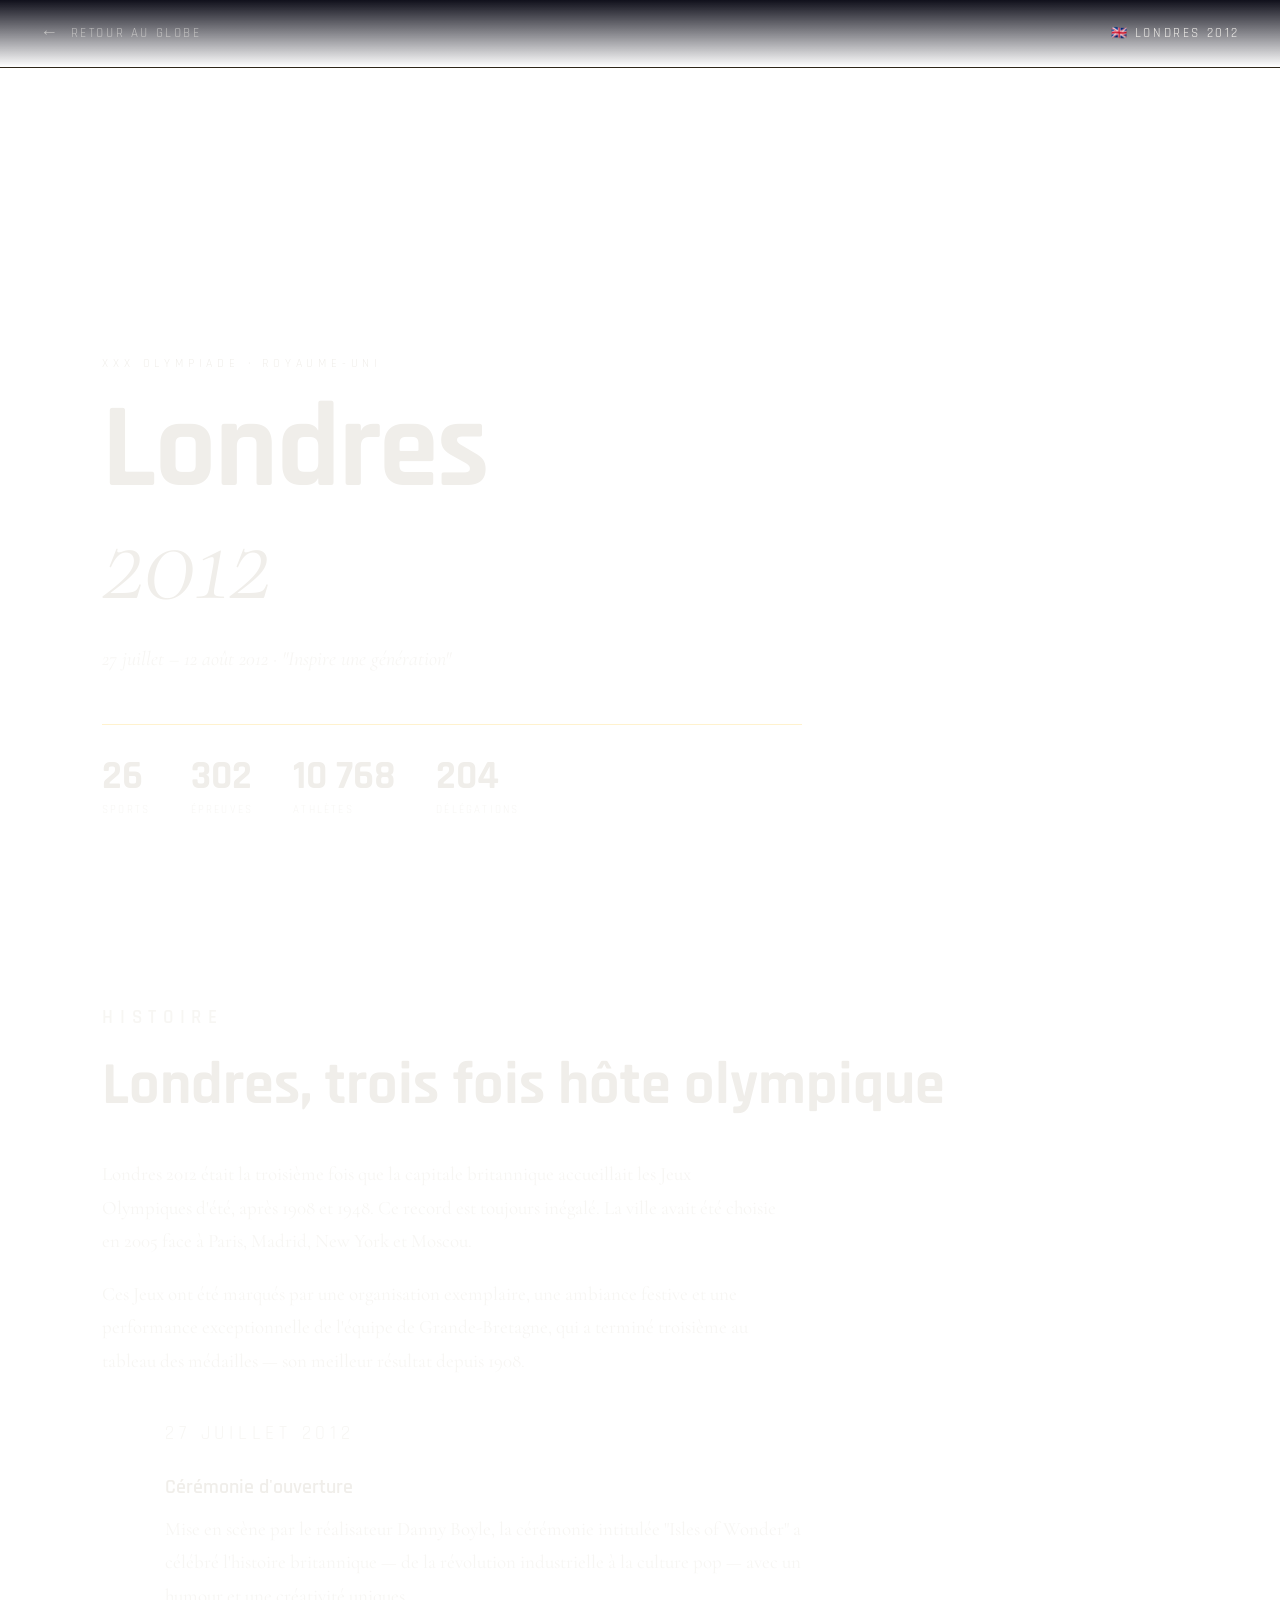
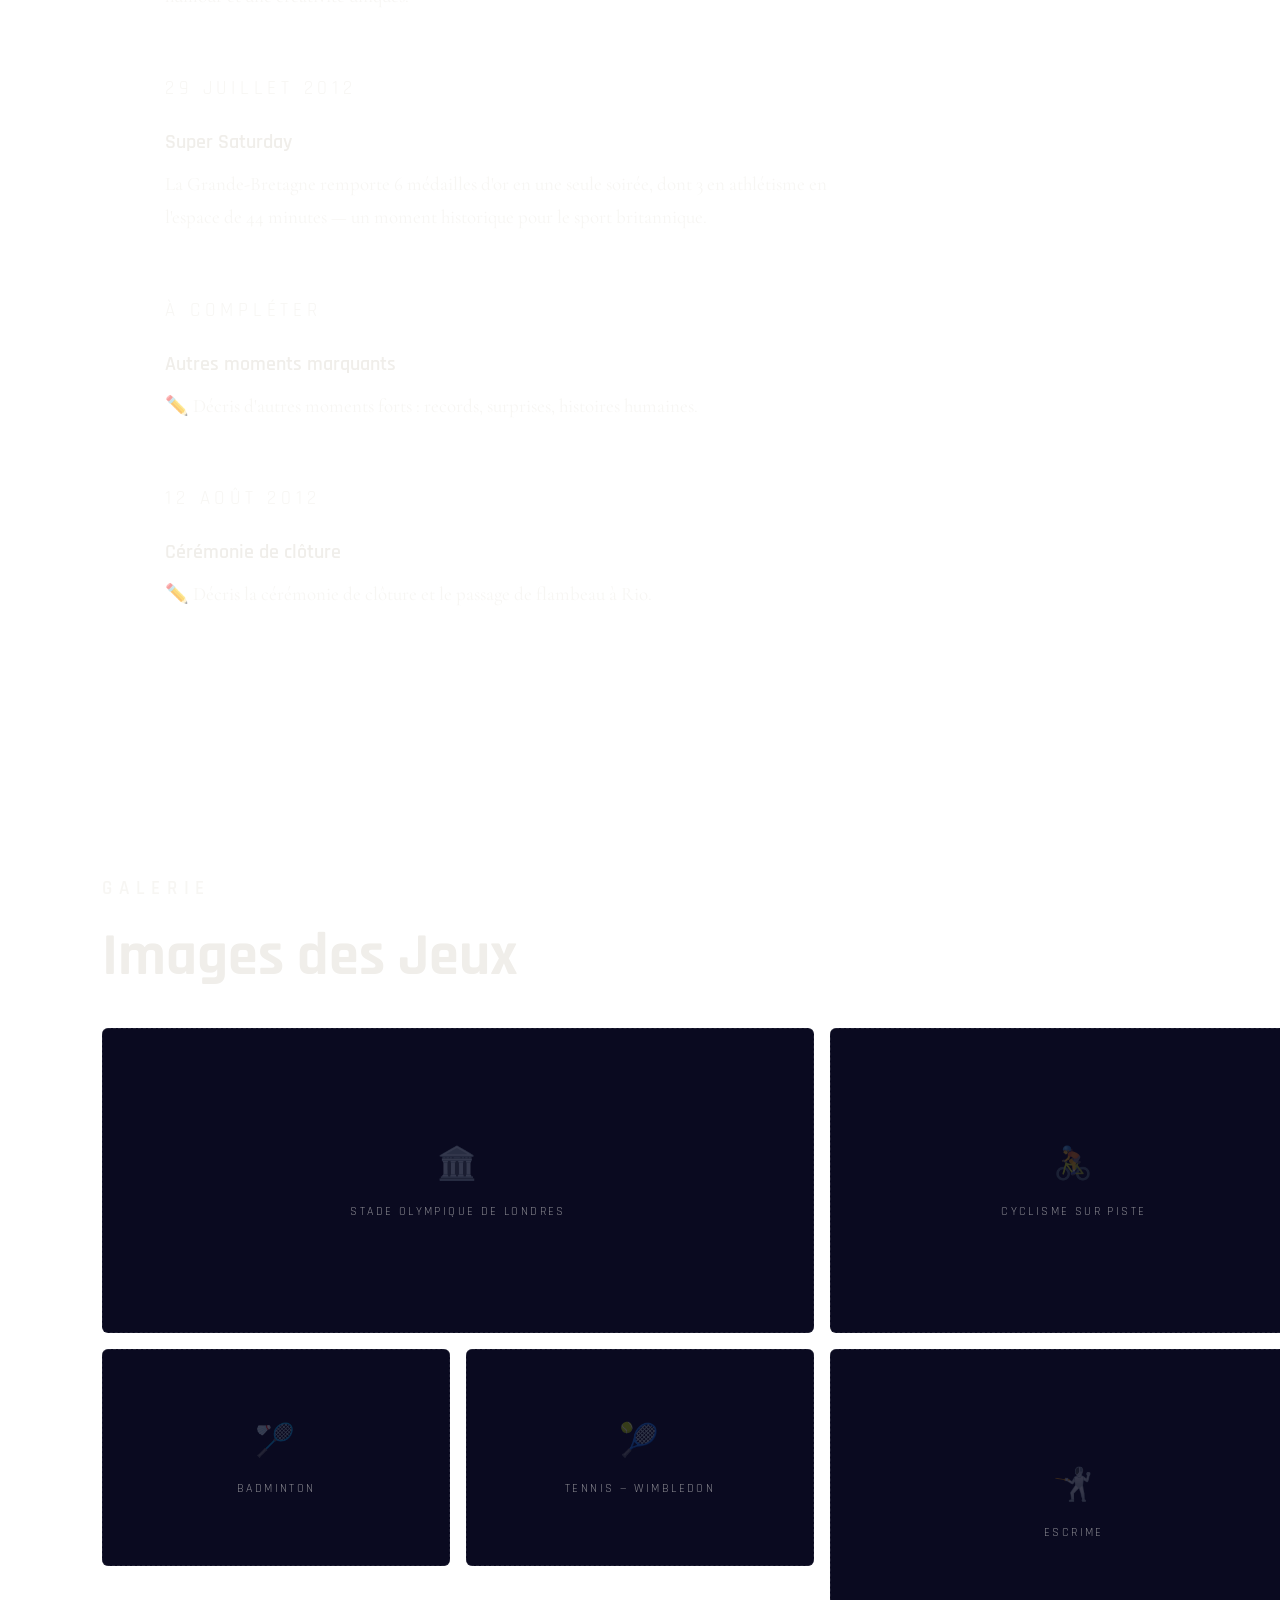
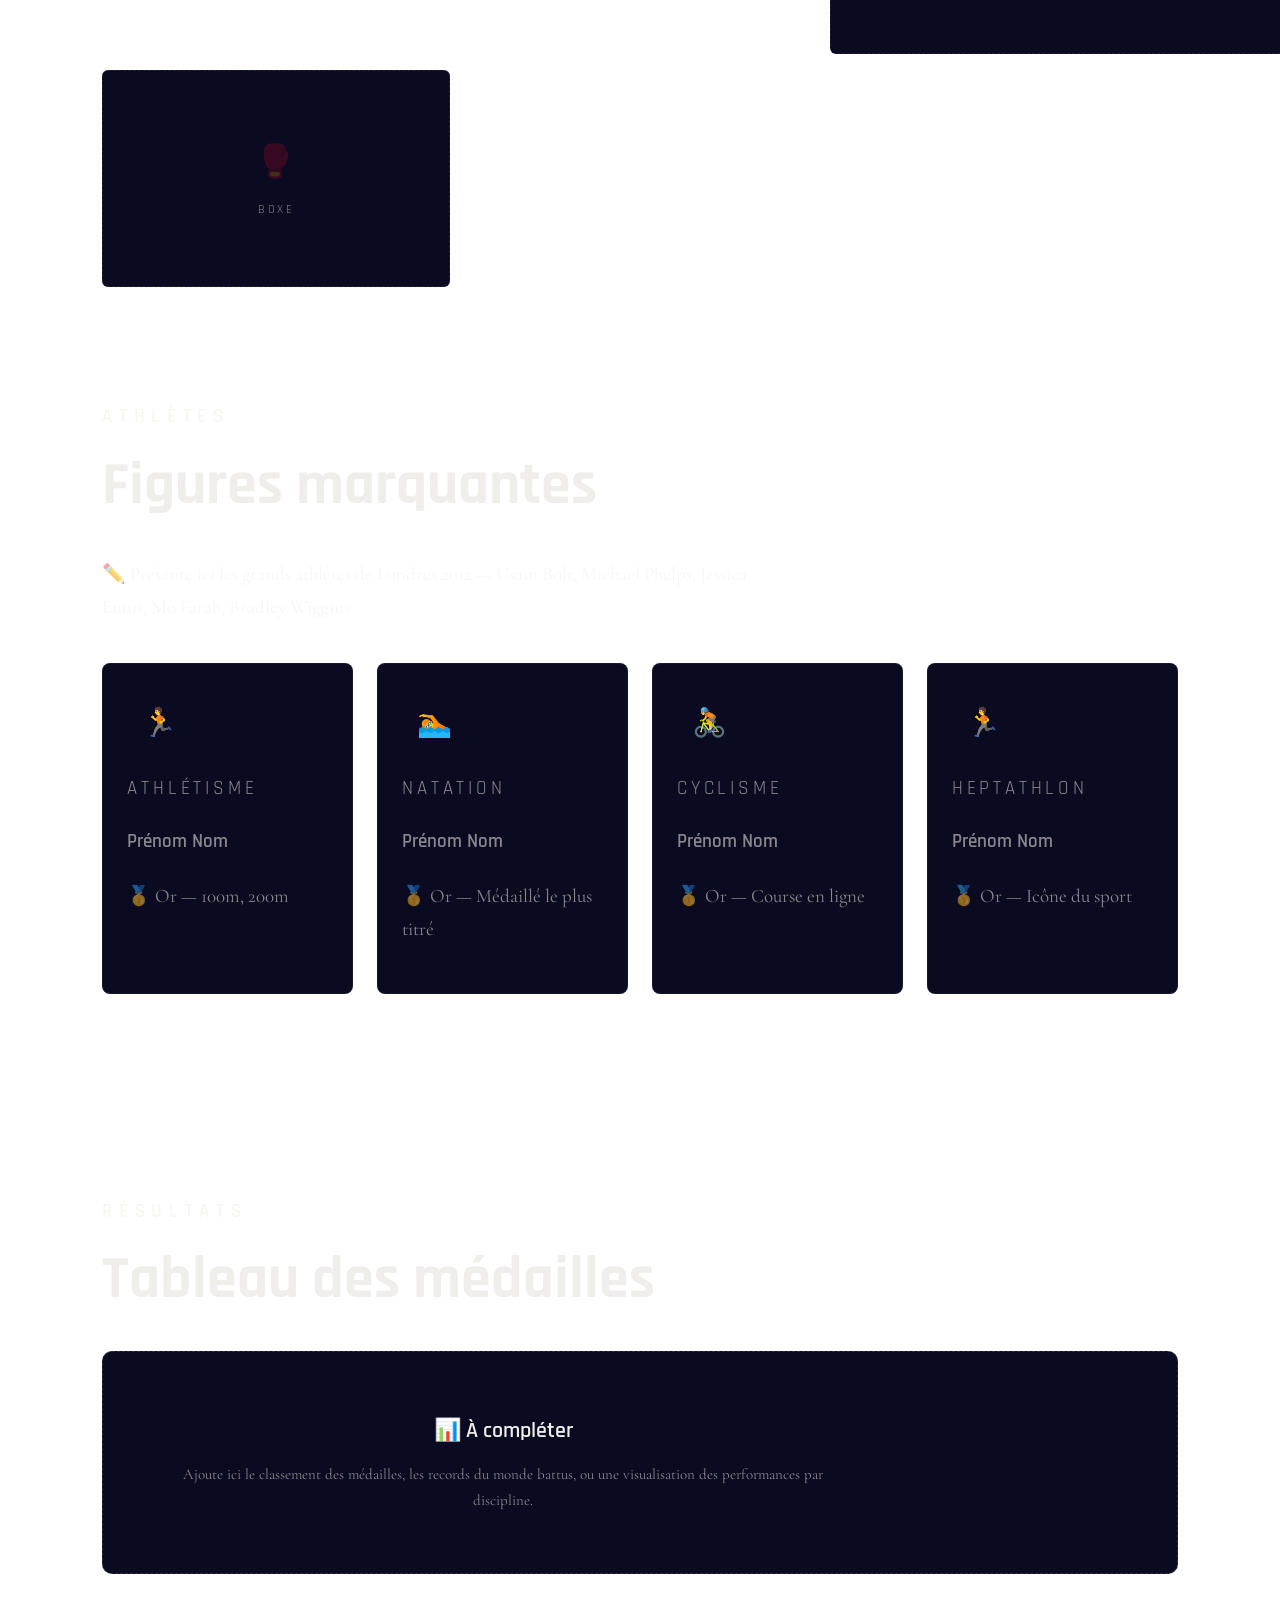
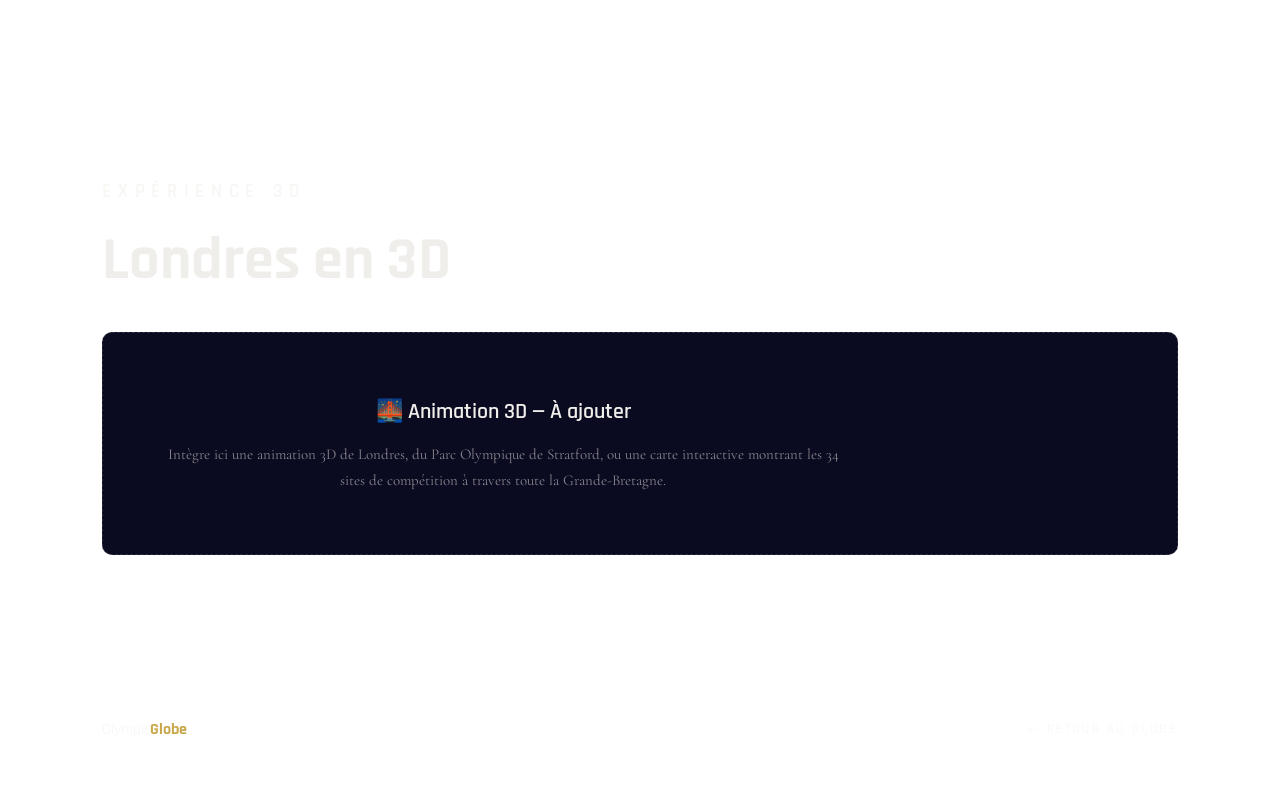
==== pages/london-2012.html @ 2f96860a "Add files via upload" ====
<!DOCTYPE html>
<html lang="fr">
<head>
  <meta charset="UTF-8" />
  <meta name="viewport" content="width=device-width, initial-scale=1.0" />
  <title>Londres 2012 — Jeux Olympiques</title>
  <link rel="preconnect" href="https://fonts.googleapis.com" />
  <link href="https://fonts.googleapis.com/css2?family=Rajdhani:wght@300;400;600;700&family=Cormorant+Garamond:ital,wght@0,300;0,400;1,300&display=swap" rel="stylesheet" />
  <link rel="stylesheet" href="../css/london-2012.css" />
</head>
<body>

  <!-- ══ Navigation ══ -->
  <nav class="page-nav">
    <a href="../index.html" class="back-btn">Retour au globe</a>
    <span class="nav-edition">🇬🇧 Londres 2012</span>
  </nav>

  <!-- ══ Section Héro ══ -->
  <section class="hero">
    <div class="hero-bg"></div>
    <div class="hero-content">
      <p class="hero-eyebrow fade-in">XXX Olympiade · Royaume-Uni</p>
      <h1 class="fade-in fade-in-delay-1">
        Londres<br /><em>2012</em>
      </h1>
      <p class="hero-subtitle fade-in fade-in-delay-2">
        27 juillet – 12 août 2012 · "Inspire une génération"
      </p>

      <div class="hero-stats fade-in fade-in-delay-3">
        <div class="stat-item">
          <span class="stat-number">26</span>
          <span class="stat-label">Sports</span>
        </div>
        <div class="stat-item">
          <span class="stat-number">302</span>
          <span class="stat-label">Épreuves</span>
        </div>
        <div class="stat-item">
          <span class="stat-number">10 768</span>
          <span class="stat-label">Athlètes</span>
        </div>
        <div class="stat-item">
          <span class="stat-number">204</span>
          <span class="stat-label">Délégations</span>
        </div>
      </div>
    </div>
  </section>

  <!-- ══ Section Histoire ══ -->
  <section class="section" id="histoire">
    <p class="section-label">Histoire</p>
    <h2>Londres, trois fois hôte olympique</h2>

    <p>
      Londres 2012 était la troisième fois que la capitale britannique accueillait 
      les Jeux Olympiques d'été, après 1908 et 1948. Ce record est toujours inégalé. 
      La ville avait été choisie en 2005 face à Paris, Madrid, New York et Moscou.
    </p>

    <p>
      Ces Jeux ont été marqués par une organisation exemplaire, une ambiance festive 
      et une performance exceptionnelle de l'équipe de Grande-Bretagne, qui a terminé 
      troisième au tableau des médailles — son meilleur résultat depuis 1908.
    </p>

    <div class="timeline">
      <div class="timeline-item">
        <p class="timeline-date">27 Juillet 2012</p>
        <h3 class="timeline-title">Cérémonie d'ouverture</h3>
        <p class="timeline-desc">
          Mise en scène par le réalisateur Danny Boyle, la cérémonie intitulée 
          "Isles of Wonder" a célébré l'histoire britannique — de la révolution 
          industrielle à la culture pop — avec un humour et une créativité uniques.
        </p>
      </div>
      <div class="timeline-item">
        <p class="timeline-date">29 Juillet 2012</p>
        <h3 class="timeline-title">Super Saturday</h3>
        <p class="timeline-desc">
          La Grande-Bretagne remporte 6 médailles d'or en une seule soirée, dont 
          3 en athlétisme en l'espace de 44 minutes — un moment historique pour 
          le sport britannique.
        </p>
      </div>
      <div class="timeline-item">
        <p class="timeline-date">À compléter</p>
        <h3 class="timeline-title">Autres moments marquants</h3>
        <p class="timeline-desc">
          ✏️ Décris d'autres moments forts : records, surprises, histoires humaines.
        </p>
      </div>
      <div class="timeline-item">
        <p class="timeline-date">12 Août 2012</p>
        <h3 class="timeline-title">Cérémonie de clôture</h3>
        <p class="timeline-desc">
          ✏️ Décris la cérémonie de clôture et le passage de flambeau à Rio.
        </p>
      </div>
    </div>
  </section>

  <!-- ══ Section Galerie ══ -->
  <section class="section" id="galerie">
    <p class="section-label">Galerie</p>
    <h2>Images des Jeux</h2>

    <div class="gallery-grid">
      <div class="span-2">
        <div class="img-placeholder">
          <span class="ph-icon">🏛️</span>
          <span>Stade olympique de Londres</span>
        </div>
      </div>
      <div class="img-placeholder">
        <span class="ph-icon">🚴</span>
        <span>Cyclisme sur piste</span>
      </div>
      <div class="img-placeholder">
        <span class="ph-icon">🏸</span>
        <span>Badminton</span>
      </div>
      <div class="img-placeholder">
        <span class="ph-icon">🎾</span>
        <span>Tennis — Wimbledon</span>
      </div>
      <div class="img-placeholder">
        <span class="ph-icon">🤺</span>
        <span>Escrime</span>
      </div>
      <div class="img-placeholder">
        <span class="ph-icon">🥊</span>
        <span>Boxe</span>
      </div>
    </div>
  </section>

  <!-- ══ Section Athlètes ══ -->
  <section class="section" id="athletes">
    <p class="section-label">Athlètes</p>
    <h2>Figures marquantes</h2>

    <p>
      ✏️ Présente ici les grands athlètes de Londres 2012 — Usain Bolt, 
      Michael Phelps, Jessica Ennis, Mo Farah, Bradley Wiggins...
    </p>

    <div class="athletes-grid">
      <div class="athlete-card">
        <div class="athlete-avatar">🏃</div>
        <p class="athlete-sport">Athlétisme</p>
        <p class="athlete-name">Prénom Nom</p>
        <p class="athlete-medal">🥇 Or — 100m, 200m</p>
      </div>
      <div class="athlete-card">
        <div class="athlete-avatar">🏊</div>
        <p class="athlete-sport">Natation</p>
        <p class="athlete-name">Prénom Nom</p>
        <p class="athlete-medal">🥇 Or — Médaillé le plus titré</p>
      </div>
      <div class="athlete-card">
        <div class="athlete-avatar">🚴</div>
        <p class="athlete-sport">Cyclisme</p>
        <p class="athlete-name">Prénom Nom</p>
        <p class="athlete-medal">🥇 Or — Course en ligne</p>
      </div>
      <div class="athlete-card">
        <div class="athlete-avatar">🏃</div>
        <p class="athlete-sport">Heptathlon</p>
        <p class="athlete-name">Prénom Nom</p>
        <p class="athlete-medal">🥇 Or — Icône du sport</p>
      </div>
    </div>
  </section>

  <!-- ══ Section Résultats ══ -->
  <section class="section" id="resultats">
    <p class="section-label">Résultats</p>
    <h2>Tableau des médailles</h2>
    <div class="todo-placeholder">
      <p class="ph-title">📊 À compléter</p>
      <p>Ajoute ici le classement des médailles, les records du monde battus, ou une visualisation des performances par discipline.</p>
    </div>
  </section>

  <!-- ══ Section Animation 3D future ══ -->
  <section class="section" id="animation-3d">
    <p class="section-label">Expérience 3D</p>
    <h2>Londres en 3D</h2>
    <div class="todo-placeholder">
      <p class="ph-title">🌉 Animation 3D — À ajouter</p>
      <p>Intègre ici une animation 3D de Londres, du Parc Olympique de Stratford, ou une carte interactive montrant les 34 sites de compétition à travers toute la Grande-Bretagne.</p>
    </div>
  </section>

  <!-- ══ Footer ══ -->
  <footer class="page-footer">
    <p class="footer-brand">Olympic<strong>Globe</strong></p>
    <a href="../index.html" class="footer-back">← Retour au globe</a>
  </footer>

</body>
</html>
---- css/london-2012.css ----
/* ════════════════════════════════════════════════════════════
   css/page.css  —  Styles partagés pour toutes les pages ville
   
   Ce fichier est utilisé par :
     - pages/paris-2024.html
     - pages/tokyo-2020.html
     - pages/rio-2016.html
     - pages/london-2012.html
   
   Tu peux personnaliser l'apparence de chaque page en 
   modifiant les variables CSS --city-color et --city-accent
   dans la balise <style> de chaque page.
   ════════════════════════════════════════════════════════════ */

/* ── Variables par défaut (peuvent être remplacées par page) ── */
:root {
  --city-color:  #ffbe0b   /* couleur principale de la ville */
  --city-accent: #c8102e   /* couleur d'accent */
  --bg-dark:     #03030f;
  --bg-mid:      #0a0a20;
  --text:        #f0eeea;
  --text-dim:    rgba(240, 238, 234, 0.55);
  --gold:        #c9a84c;

  --font-title: 'Rajdhani', sans-serif;
  --font-body:  'Cormorant Garamond', serif;
}

/* ── Reset & base ───────────────────────────────────────────── */
*, *::before, *::after { box-sizing: border-box; margin: 0; padding: 0; }

html { scroll-behavior: smooth; }

body {
  background: var(--bg-dark);
  color: var(--text);
  font-family: var(--font-body);
  font-size: 18px;
  line-height: 1.7;
  overflow-x: hidden;
}

img {
  width: 100%;
  display: block;
  border-radius: 6px;
}

/* ── Barre de navigation (retour au globe) ──────────────────── */
.page-nav {
  position: fixed;
  top: 0; left: 0; right: 0;
  z-index: 100;
  padding: 18px 40px;
  display: flex;
  justify-content: space-between;
  align-items: center;
  background: linear-gradient(to bottom, rgba(3,3,15,0.95), transparent);
  backdrop-filter: blur(8px);
}

.back-btn {
  display: flex;
  align-items: center;
  gap: 10px;
  text-decoration: none;
  color: var(--text-dim);
  font-family: var(--font-title);
  font-size: 13px;
  letter-spacing: 0.2em;
  text-transform: uppercase;
  transition: color 0.25s;
}

.back-btn:hover { color: var(--city-color); }

.back-btn::before {
  content: '←';
  font-size: 18px;
  transition: transform 0.25s;
}

.back-btn:hover::before { transform: translateX(-4px); }

.nav-edition {
  font-family: var(--font-title);
  font-size: 13px;
  letter-spacing: 0.2em;
  text-transform: uppercase;
  color: var(--city-color);
}

/* ── Section Héro ───────────────────────────────────────────── */
.hero {
  position: relative;
  min-height: 100vh;
  display: flex;
  flex-direction: column;
  justify-content: flex-end;
  padding: 0 8% 80px;
  overflow: hidden;
}

/* Fond dégradé coloré de la ville (personnaliser dans chaque page) */
.hero-bg {
  position: absolute;
  inset: 0;
  background:
    radial-gradient(ellipse 80% 60% at 70% 40%, color-mix(in srgb, var(--city-color) 25%, transparent), transparent 70%),
    linear-gradient(to bottom, var(--bg-dark) 0%, #050518 100%);
}

/* Image de fond (si fournie) */
.hero-bg-img {
  position: absolute;
  inset: 0;
  background-size: cover;
  background-position: center;
  opacity: 0.18;
  filter: saturate(0.6);
}

.hero-content { position: relative; z-index: 1; max-width: 700px; }

.hero-eyebrow {
  font-family: var(--font-title);
  font-size: 12px;
  letter-spacing: 0.4em;
  text-transform: uppercase;
  color: var(--city-color);
  margin-bottom: 20px;
}

.hero h1 {
  font-family: var(--font-title);
  font-size: clamp(56px, 10vw, 120px);
  font-weight: 700;
  line-height: 0.92;
  letter-spacing: -0.01em;
  color: var(--text);
}

.hero h1 em {
  font-family: var(--font-body);
  font-style: italic;
  font-weight: 300;
  color: var(--city-color);
}

.hero-subtitle {
  margin-top: 24px;
  font-size: 20px;
  font-style: italic;
  color: var(--text-dim);
}

/* Bande de statistiques rapides sous le titre */
.hero-stats {
  display: flex;
  gap: 40px;
  margin-top: 48px;
  padding-top: 32px;
  border-top: 1px solid rgba(255,255,255,0.1);
  flex-wrap: wrap;
}

.stat-item {
  display: flex;
  flex-direction: column;
  gap: 4px;
}

.stat-number {
  font-family: var(--font-title);
  font-size: 36px;
  font-weight: 700;
  color: var(--city-color);
  line-height: 1;
}

.stat-label {
  font-family: var(--font-title);
  font-size: 11px;
  letter-spacing: 0.2em;
  text-transform: uppercase;
  color: var(--text-dim);
}

/* ── Sections principales ───────────────────────────────────── */
.section {
  padding: 100px 8%;
  border-top: 1px solid rgba(255,255,255,0.06);
}

.section-label {
  font-family: var(--font-title);
  font-size: 11px;
  letter-spacing: 0.4em;
  text-transform: uppercase;
  color: var(--city-color);
  margin-bottom: 24px;
}

.section h2 {
  font-family: var(--font-title);
  font-size: clamp(32px, 5vw, 60px);
  font-weight: 700;
  line-height: 1.05;
  color: var(--text);
  margin-bottom: 40px;
}

.section p {
  max-width: 680px;
  color: var(--text-dim);
  font-size: 19px;
  line-height: 1.75;
  margin-bottom: 20px;
}

/* ── Grille de galerie photo ────────────────────────────────── */
.gallery-grid {
  display: grid;
  grid-template-columns: repeat(3, 1fr);
  gap: 16px;
  margin-top: 40px;
}

.gallery-grid .span-2 {
  grid-column: span 2;
}

/* Placeholder image (à remplacer par de vraies images) */
.img-placeholder {
  background: var(--bg-mid);
  border: 1px dashed rgba(255,255,255,0.1);
  border-radius: 6px;
  aspect-ratio: 16/10;
  display: flex;
  align-items: center;
  justify-content: center;
  flex-direction: column;
  gap: 10px;
  color: var(--text-dim);
  font-family: var(--font-title);
  font-size: 12px;
  letter-spacing: 0.2em;
  text-transform: uppercase;
}

.img-placeholder .ph-icon { font-size: 32px; opacity: 0.4; }

.gallery-grid .span-2 .img-placeholder { aspect-ratio: 21/9; }

/* ── Grille athlètes ────────────────────────────────────────── */
.athletes-grid {
  display: grid;
  grid-template-columns: repeat(auto-fill, minmax(220px, 1fr));
  gap: 24px;
  margin-top: 40px;
}

.athlete-card {
  background: var(--bg-mid);
  border: 1px solid rgba(255,255,255,0.06);
  border-radius: 8px;
  padding: 28px 24px;
  transition: border-color 0.25s, transform 0.25s;
}

.athlete-card:hover {
  border-color: var(--city-color);
  transform: translateY(-4px);
}

.athlete-avatar {
  width: 64px;
  height: 64px;
  border-radius: 50%;
  background: linear-gradient(135deg, var(--city-color), var(--bg-mid));
  margin-bottom: 16px;
  display: flex;
  align-items: center;
  justify-content: center;
  font-size: 28px;
}

.athlete-name {
  font-family: var(--font-title);
  font-size: 17px;
  font-weight: 600;
  color: var(--text);
  margin-bottom: 4px;
}

.athlete-sport {
  font-family: var(--font-title);
  font-size: 11px;
  letter-spacing: 0.2em;
  text-transform: uppercase;
  color: var(--city-color);
  margin-bottom: 8px;
}

.athlete-medal {
  font-size: 20px;
}

/* ── Section "À compléter" (placeholder visuel) ─────────────── */
.todo-placeholder {
  background: var(--bg-mid);
  border: 1px dashed rgba(255,255,255,0.15);
  border-radius: 10px;
  padding: 60px;
  text-align: center;
  margin-top: 30px;
  color: var(--text-dim);
}

.todo-placeholder .ph-title {
  font-family: var(--font-title);
  font-size: 22px;
  font-weight: 600;
  margin-bottom: 10px;
  color: var(--text);
}

.todo-placeholder p {
  font-size: 15px;
  color: var(--text-dim);
  margin: 0;
}

/* ── Timeline ────────────────────────────────────────────────── */
.timeline {
  position: relative;
  padding-left: 30px;
  margin-top: 40px;
  border-left: 2px solid rgba(255,255,255,0.1);
}

.timeline-item {
  position: relative;
  padding: 0 0 40px 30px;
}

.timeline-item::before {
  content: '';
  position: absolute;
  left: -7px;
  top: 6px;
  width: 12px;
  height: 12px;
  border-radius: 50%;
  background: var(--city-color);
}

.timeline-date {
  font-family: var(--font-title);
  font-size: 12px;
  letter-spacing: 0.25em;
  text-transform: uppercase;
  color: var(--city-color);
  margin-bottom: 8px;
}

.timeline-title {
  font-family: var(--font-title);
  font-size: 20px;
  font-weight: 600;
  color: var(--text);
  margin-bottom: 8px;
}

.timeline-desc {
  font-size: 16px;
  color: var(--text-dim);
  line-height: 1.6;
  margin: 0;
}

/* ── Footer ──────────────────────────────────────────────────── */
.page-footer {
  padding: 60px 8%;
  border-top: 1px solid rgba(255,255,255,0.06);
  display: flex;
  justify-content: space-between;
  align-items: center;
  flex-wrap: wrap;
  gap: 20px;
}

.footer-brand {
  font-family: var(--font-title);
  font-size: 16px;
  color: var(--text-dim);
}

.footer-brand strong { color: var(--gold); }

.footer-back {
  font-family: var(--font-title);
  font-size: 13px;
  letter-spacing: 0.2em;
  text-transform: uppercase;
  color: var(--text-dim);
  text-decoration: none;
  transition: color 0.25s;
}

.footer-back:hover { color: var(--city-color); }

/* ── Animations d'entrée ─────────────────────────────────────── */
@keyframes fadeInUp {
  from { opacity: 0; transform: translateY(30px); }
  to   { opacity: 1; transform: translateY(0);    }
}

.fade-in {
  opacity: 0;
  animation: fadeInUp 0.8s ease forwards;
}

.fade-in-delay-1 { animation-delay: 0.1s; }
.fade-in-delay-2 { animation-delay: 0.25s; }
.fade-in-delay-3 { animation-delay: 0.4s; }
.fade-in-delay-4 { animation-delay: 0.6s; }

/* ── Responsive ──────────────────────────────────────────────── */
@media (max-width: 768px) {
  .page-nav  { padding: 16px 20px; }
  .hero      { padding: 0 6% 60px; }
  .section   { padding: 70px 6%; }
  .gallery-grid { grid-template-columns: 1fr 1fr; }
  .gallery-grid .span-2 { grid-column: span 2; }
  .hero-stats { gap: 24px; }
  .page-footer { flex-direction: column; text-align: center; }
}

@media (max-width: 480px) {
  .gallery-grid { grid-template-columns: 1fr; }
  .gallery-grid .span-2 { grid-column: span 1; }
}

/* Londres 2012 — Classicisme britannique */
.page-nav { border-bottom: 1px solid rgba(255,190,11,0.12); }
.timeline { border-left-width: 3px; }
.section-label { font-size: 13px; font-weight: 600; letter-spacing: 0.35em; }
.stat-number { font-size: 40px; }
.hero-stats { border-top-color: rgba(255,190,11,0.2); }
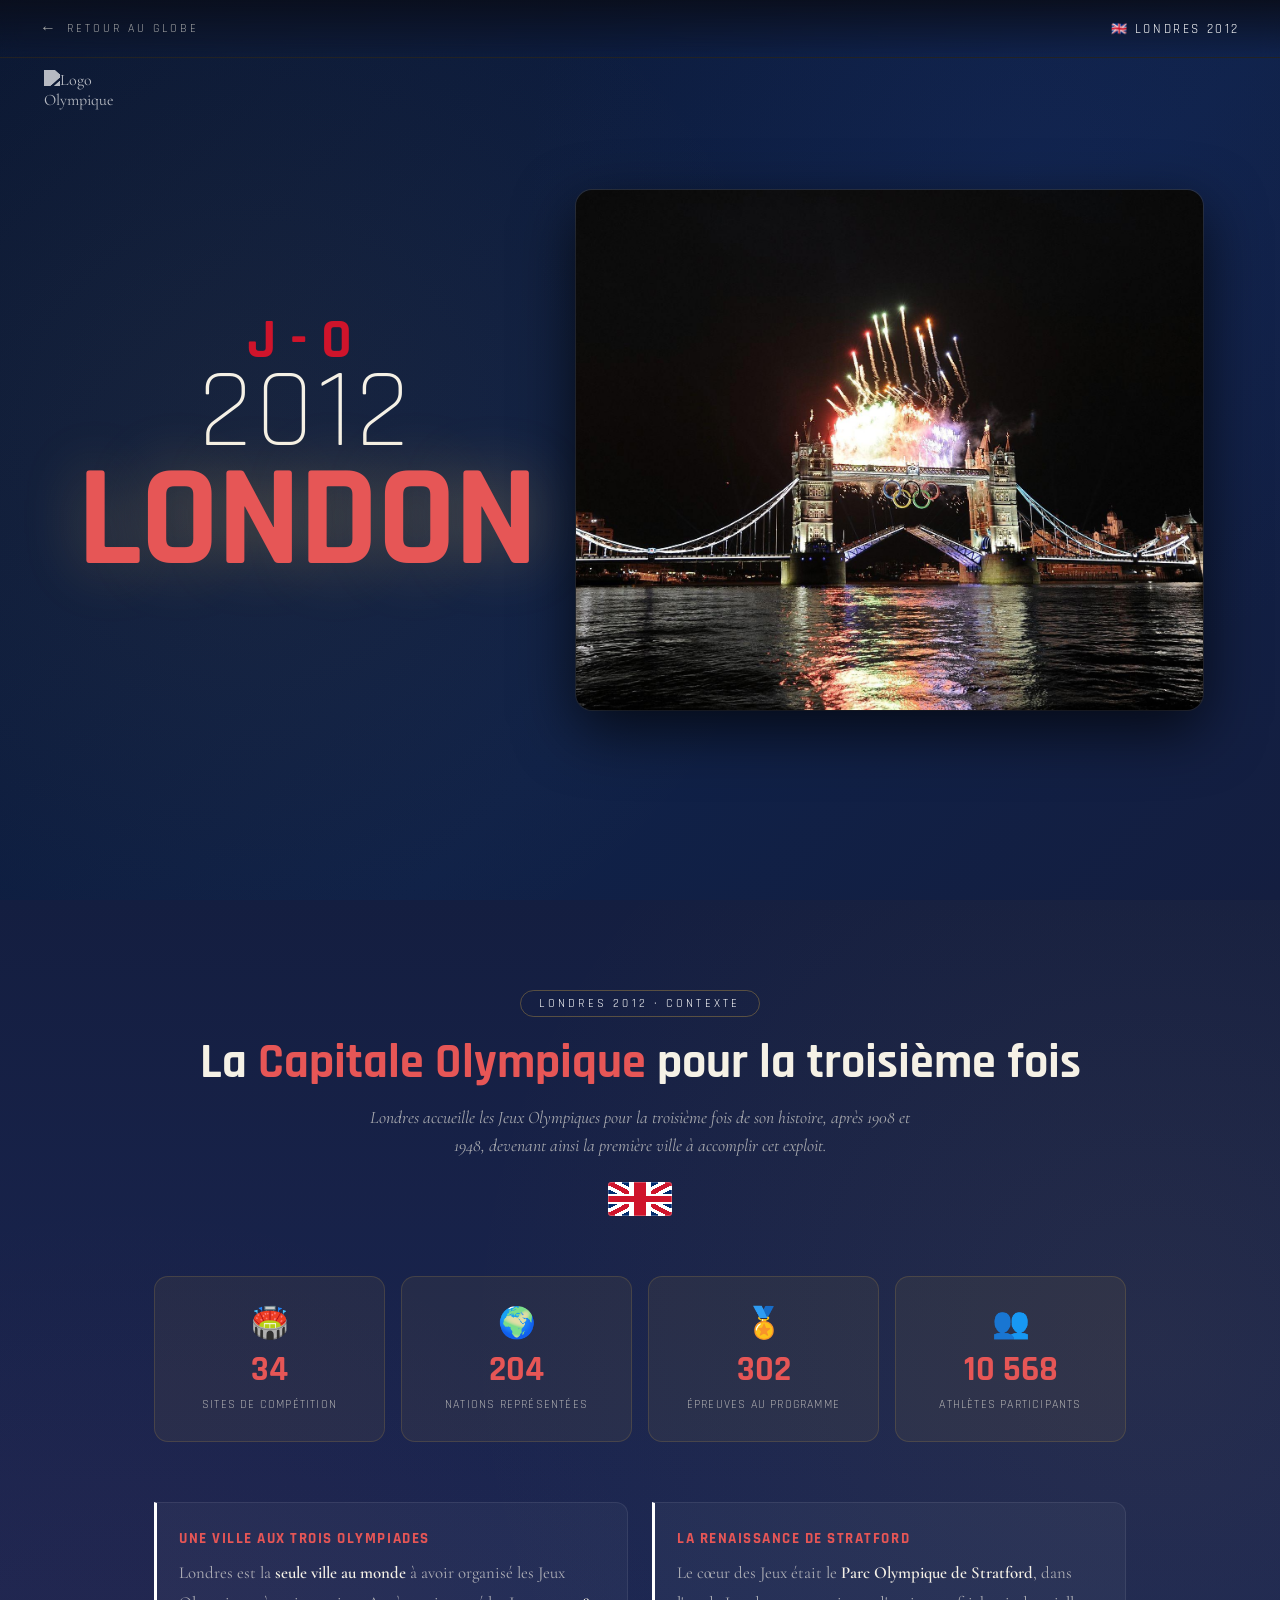
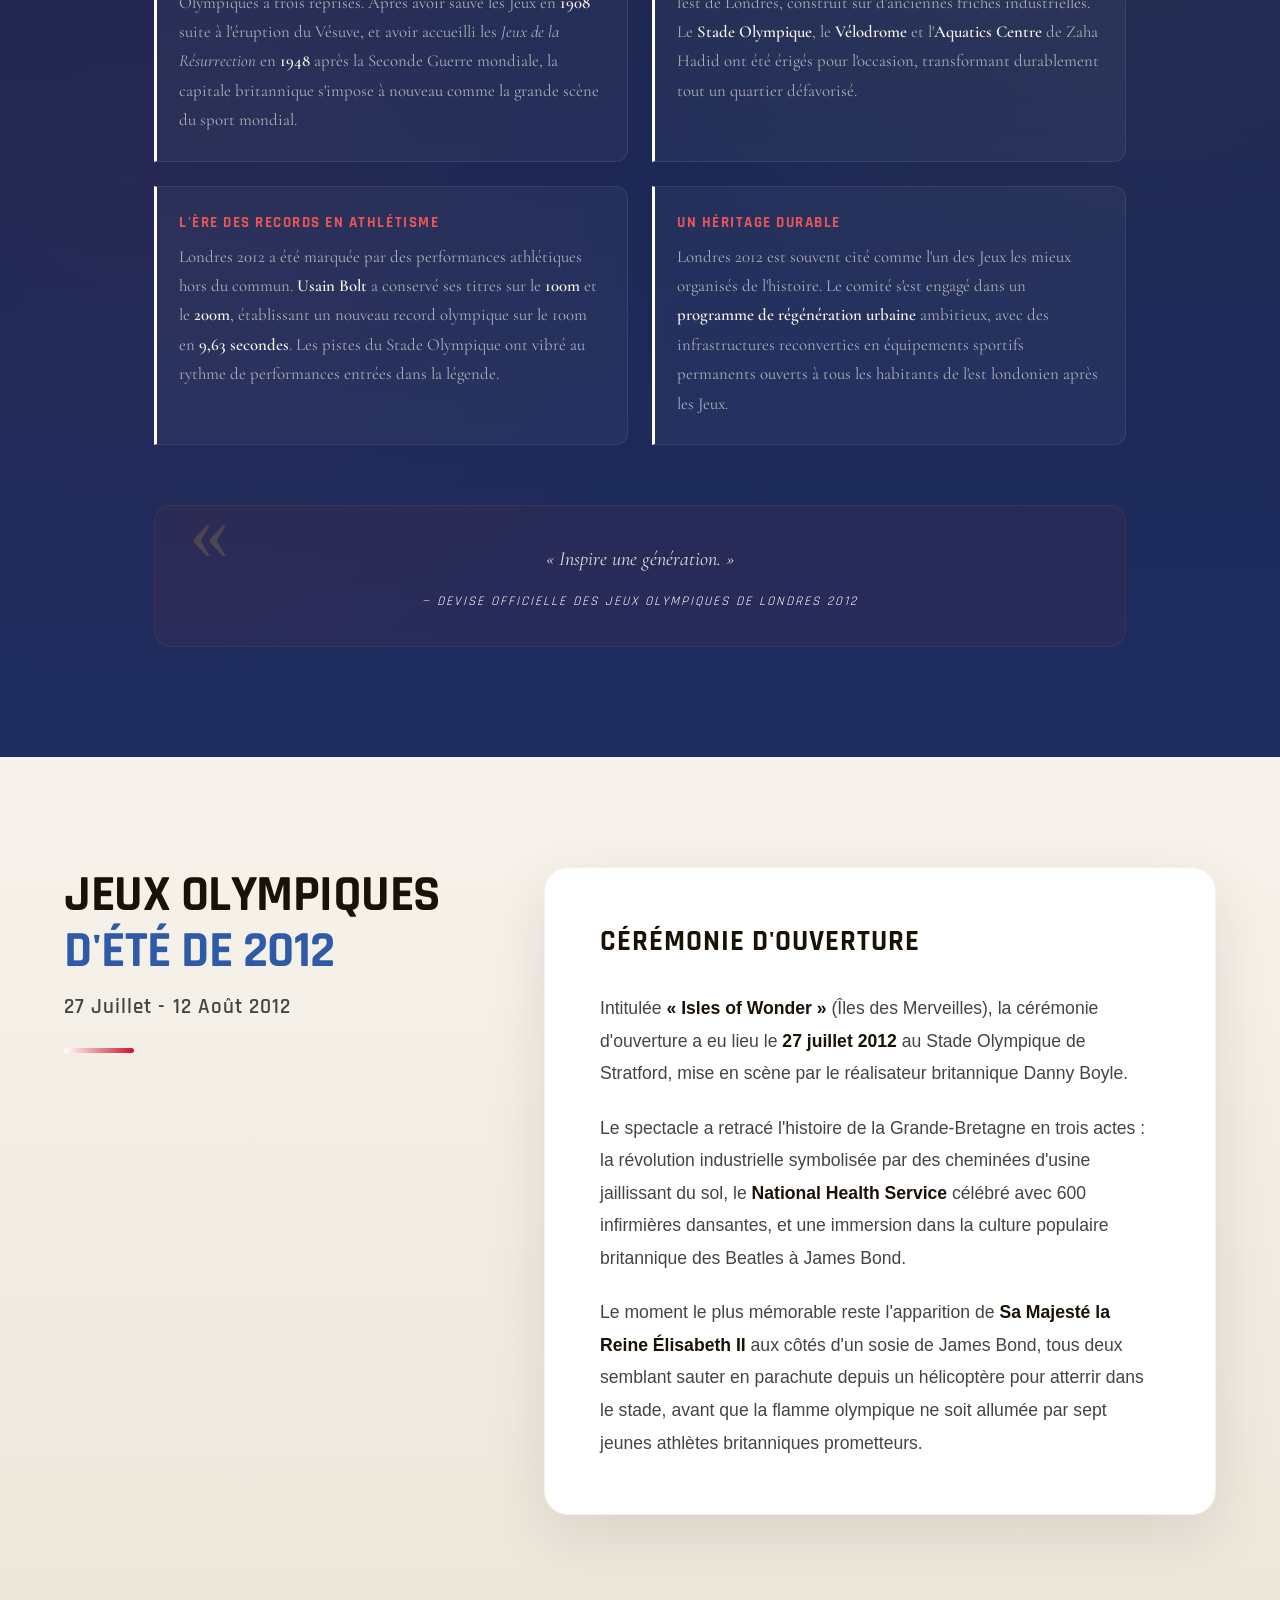
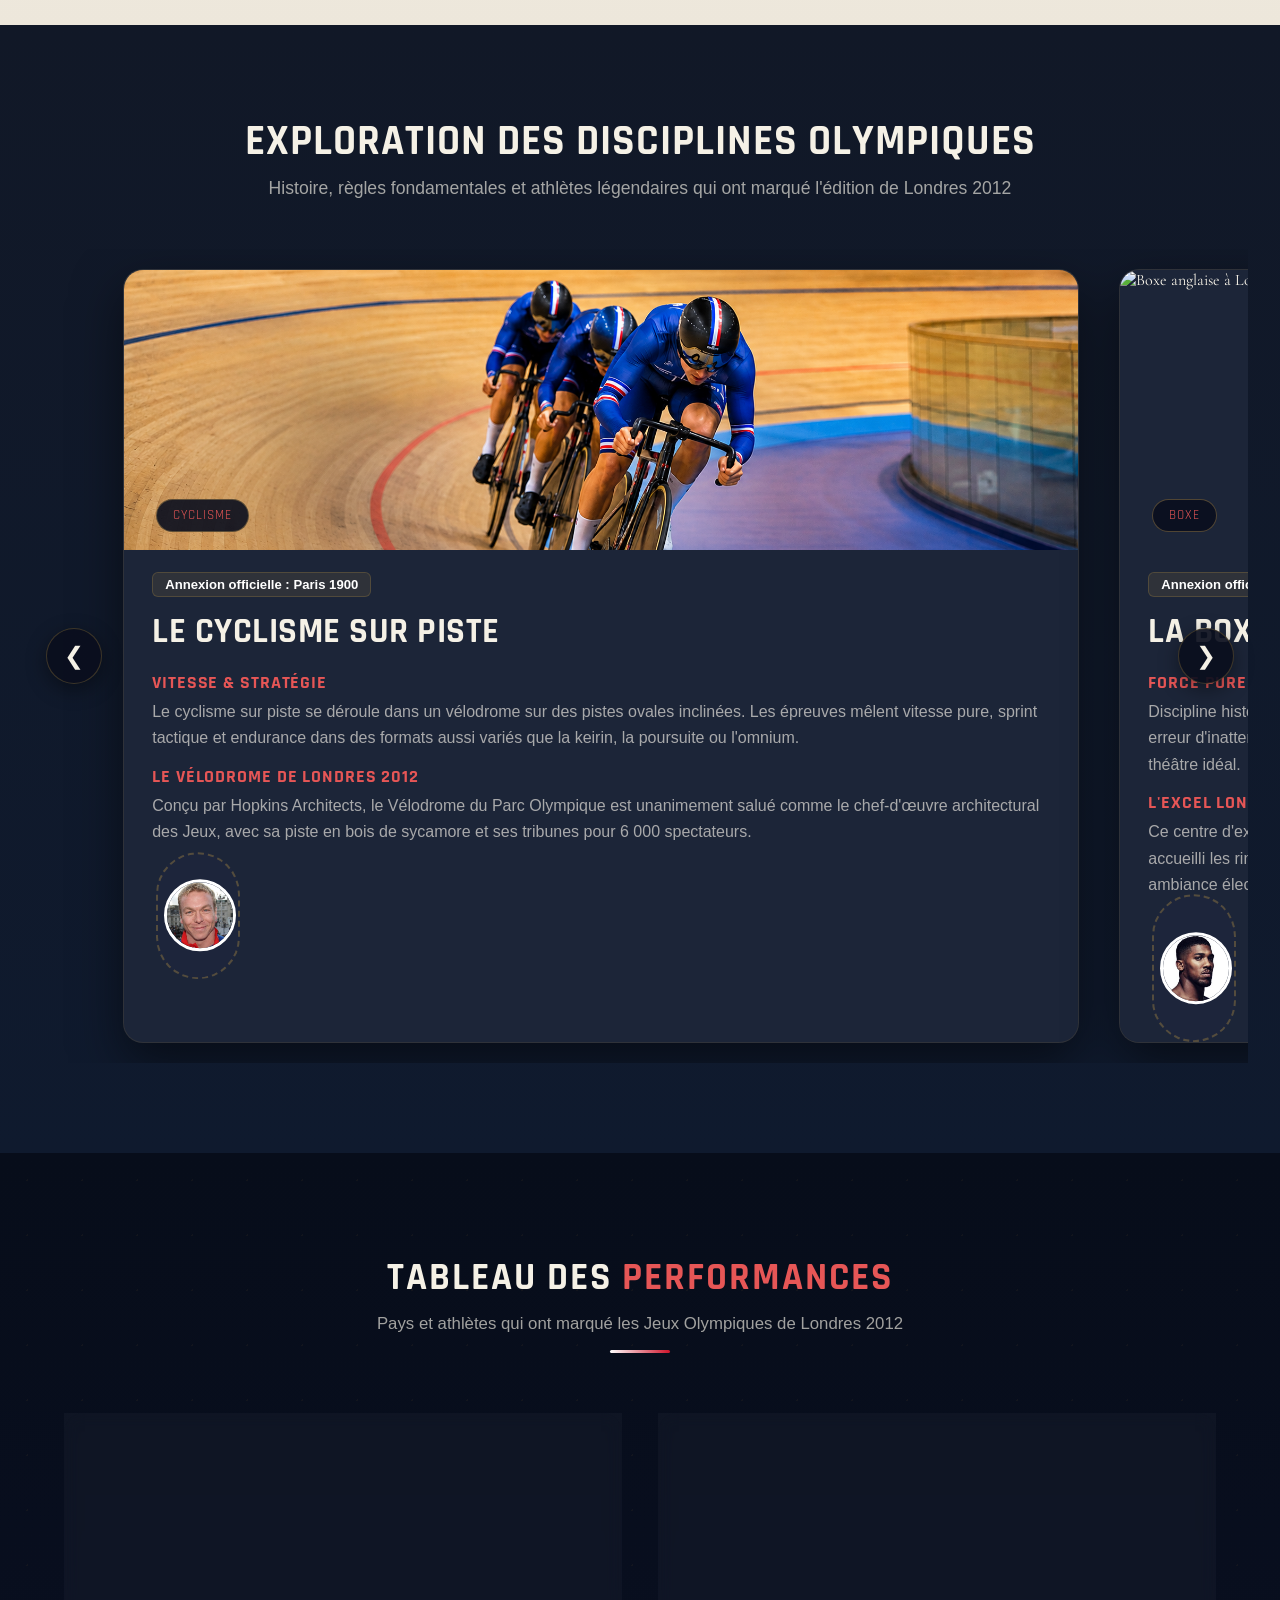
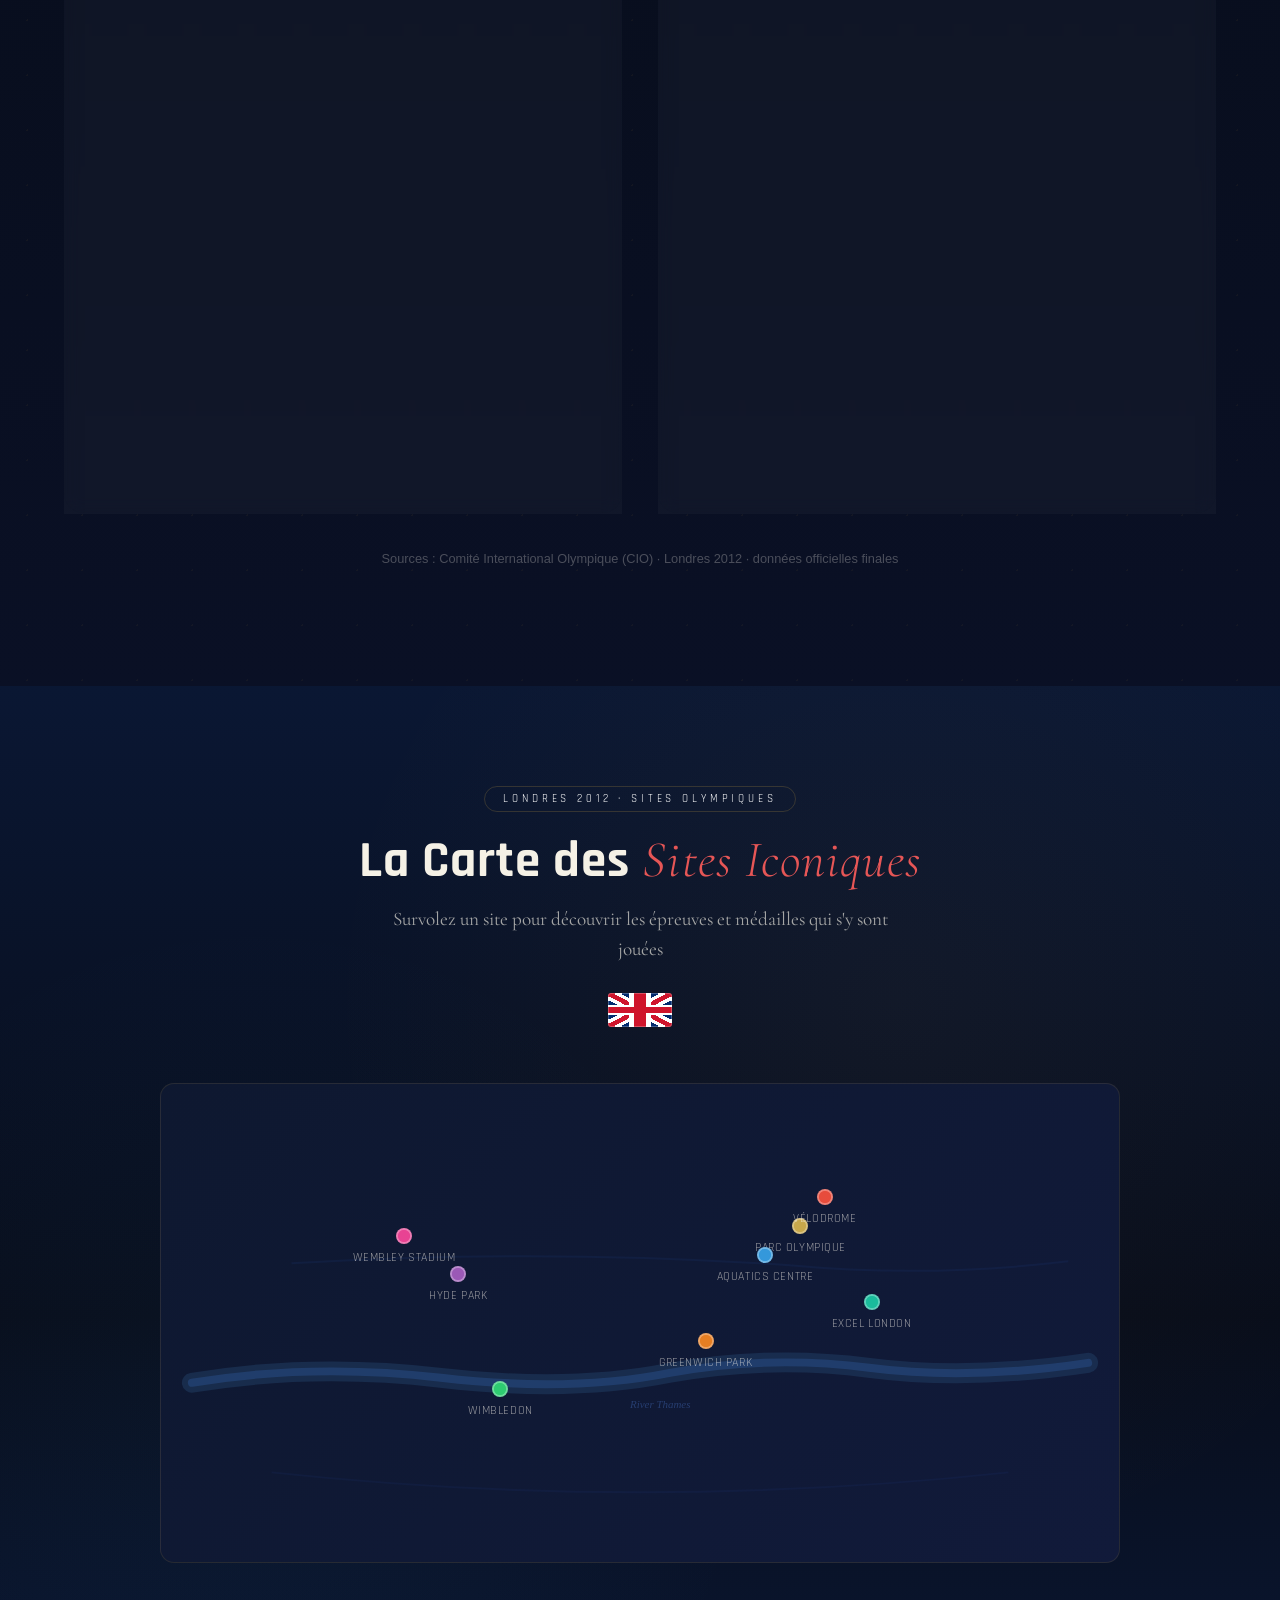
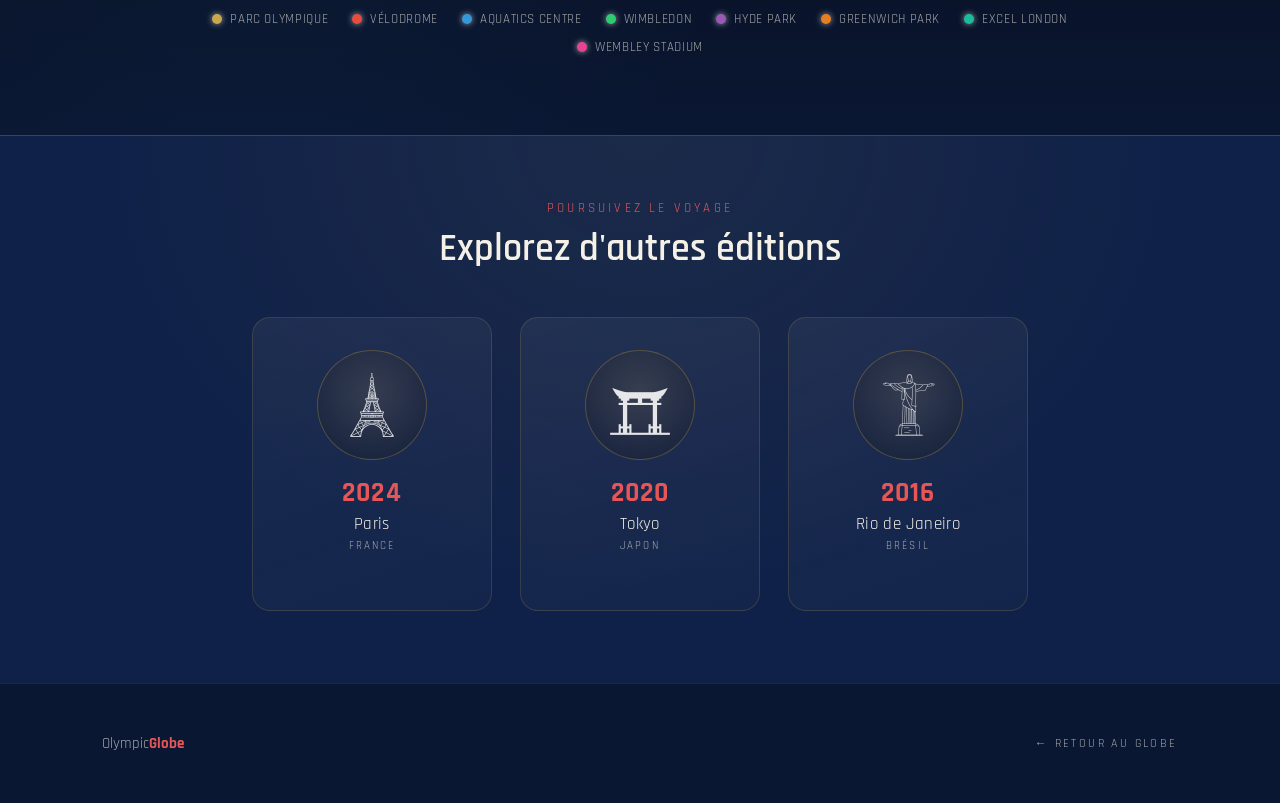
==== commit b62266e9: "Add files via upload" ====
--- a/pages/london-2012.html
+++ b/pages/london-2012.html
@@ -16,190 +16,890 @@
     <span class="nav-edition">🇬🇧 Londres 2012</span>
   </nav>
 
-  <!-- ══ Section Héro ══ -->
-  <section class="hero">
-    <div class="hero-bg"></div>
-    <div class="hero-content">
-      <p class="hero-eyebrow fade-in">XXX Olympiade · Royaume-Uni</p>
-      <h1 class="fade-in fade-in-delay-1">
-        Londres<br /><em>2012</em>
-      </h1>
-      <p class="hero-subtitle fade-in fade-in-delay-2">
-        27 juillet – 12 août 2012 · "Inspire une génération"
-      </p>
-
-      <div class="hero-stats fade-in fade-in-delay-3">
-        <div class="stat-item">
-          <span class="stat-number">26</span>
-          <span class="stat-label">Sports</span>
-        </div>
-        <div class="stat-item">
-          <span class="stat-number">302</span>
-          <span class="stat-label">Épreuves</span>
-        </div>
-        <div class="stat-item">
-          <span class="stat-number">10 768</span>
-          <span class="stat-label">Athlètes</span>
-        </div>
-        <div class="stat-item">
-          <span class="stat-number">204</span>
-          <span class="stat-label">Délégations</span>
-        </div>
+    <img src="https://upload.wikimedia.org/wikipedia/commons/5/5c/Olympic_rings_without_rims.svg" class="top-logo" alt="Logo Olympique">
+
+    <section class="hero-section">
+        <div class="hero-text">
+            <h1 class="jo-title">
+                <span class="red small">J-O</span>
+                <span class="white medium">2012</span>
+                <span class="blue-paris large">LONDON</span>
+            </h1>
+        </div>
+
+        <div class="hero-image-container">
+            <div class="slider">
+                <img src="../Images/ph_london/i1.avif" class="slide active">
+                <img src="../Images/ph_london/i2.jpg" class="slide">
+                <img src="../Images/ph_london/i4.jpg" class="slide">
+            </div>
+        </div>
+    </section>
+
+    <!-- ══════════════════════════════════════════════════
+         SECTION CONTEXTE — Londres 2012
+         ══════════════════════════════════════════════════ -->
+    <section class="section-contexte">
+      <div class="contexte-interieur">
+
+        <div class="contexte-entete">
+          <span class="contexte-etiquette">Londres 2012 · Contexte</span>
+          <h2 class="contexte-titre">La <em>Capitale Olympique</em> pour la troisième fois</h2>
+          <p class="contexte-sous-titre">
+            Londres accueille les Jeux Olympiques pour la troisième fois de son histoire,
+            après 1908 et 1948, devenant ainsi la première ville à accomplir cet exploit.
+          </p>
+          <!-- Drapeau du Royaume-Uni : il est dessine entierement en CSS,
+               donc cette balise vide suffit (voir .bande-tricolore dans le CSS). -->
+          <div class="bande-tricolore"></div>
+        </div>
+
+        <div class="chiffres-cles">
+          <div class="chiffre-cle-carte">
+            <span class="chiffre-cle-icone">🏟️</span>
+            <span class="chiffre-cle-valeur">34</span>
+            <span class="chiffre-cle-label">Sites de compétition</span>
+          </div>
+          <div class="chiffre-cle-carte">
+            <span class="chiffre-cle-icone">🌍</span>
+            <span class="chiffre-cle-valeur">204</span>
+            <span class="chiffre-cle-label">Nations représentées</span>
+          </div>
+          <div class="chiffre-cle-carte">
+            <span class="chiffre-cle-icone">🏅</span>
+            <span class="chiffre-cle-valeur">302</span>
+            <span class="chiffre-cle-label">Épreuves au programme</span>
+          </div>
+          <div class="chiffre-cle-carte">
+            <span class="chiffre-cle-icone">👥</span>
+            <span class="chiffre-cle-valeur">10 568</span>
+            <span class="chiffre-cle-label">Athlètes participants</span>
+          </div>
+        </div>
+
+        <div class="contexte-colonnes">
+          <div class="contexte-bloc">
+            <h3 class="contexte-bloc-titre">Une ville aux trois Olympiades</h3>
+            <p class="contexte-bloc-texte">
+              Londres est la <strong>seule ville au monde</strong> à avoir organisé les Jeux Olympiques
+              à trois reprises. Après avoir sauvé les Jeux en <strong>1908</strong> suite à l'éruption
+              du Vésuve, et avoir accueilli les <em>Jeux de la Résurrection</em> en <strong>1948</strong>
+              après la Seconde Guerre mondiale, la capitale britannique s'impose à nouveau comme
+              la grande scène du sport mondial.
+            </p>
+          </div>
+          <div class="contexte-bloc">
+            <h3 class="contexte-bloc-titre">La renaissance de Stratford</h3>
+            <p class="contexte-bloc-texte">
+              Le cœur des Jeux était le <strong>Parc Olympique de Stratford</strong>, dans l'est de Londres,
+              construit sur d'anciennes friches industrielles. Le <strong>Stade Olympique</strong>,
+              le <strong>Vélodrome</strong> et l'<strong>Aquatics Centre</strong> de Zaha Hadid
+              ont été érigés pour l'occasion, transformant durablement tout un quartier défavorisé.
+            </p>
+          </div>
+          <div class="contexte-bloc">
+            <h3 class="contexte-bloc-titre">L'ère des records en athlétisme</h3>
+            <p class="contexte-bloc-texte">
+              Londres 2012 a été marquée par des performances athlétiques hors du commun.
+              <strong>Usain Bolt</strong> a conservé ses titres sur le <strong>100m</strong> et le <strong>200m</strong>,
+              établissant un nouveau record olympique sur le 100m en <strong>9,63 secondes</strong>.
+              Les pistes du Stade Olympique ont vibré au rythme de performances entrées dans la légende.
+            </p>
+          </div>
+          <div class="contexte-bloc">
+            <h3 class="contexte-bloc-titre">Un héritage durable</h3>
+            <p class="contexte-bloc-texte">
+              Londres 2012 est souvent cité comme l'un des Jeux les mieux organisés de l'histoire.
+              Le comité s'est engagé dans un <strong>programme de régénération urbaine</strong>
+              ambitieux, avec des infrastructures reconverties en équipements sportifs permanents
+              ouverts à tous les habitants de l'est londonien après les Jeux.
+            </p>
+          </div>
+        </div>
+
+        <blockquote class="contexte-citation">
+          <p class="citation-texte">
+            « Inspire une génération. »
+          </p>
+          <cite class="citation-auteur">— Devise officielle des Jeux Olympiques de Londres 2012</cite>
+        </blockquote>
+
       </div>
+    </section>
+    <!-- FIN SECTION CONTEXTE -->
+
+    <section class="ceremoni-overture">
+        <div class="ceremoni-container">
+            
+            <div class="ceremoni-title-block">
+                <h2>Jeux Olympiques<br><span class="highlight">d'été de 2012</span></h2>
+                <p class="dates">27 Juillet - 12 Août 2012</p>
+                <div class="decorative-line"></div>
+            </div>
+            
+            <div class="ceremoni-content-card">
+                <h3>Cérémonie d'ouverture</h3>
+                
+                <p>
+                    Intitulée <strong>« Isles of Wonder »</strong> (Îles des Merveilles), la cérémonie d'ouverture a eu lieu le <strong>27 juillet 2012</strong> au Stade Olympique de Stratford, mise en scène par le réalisateur britannique Danny Boyle.
+                </p>
+                
+                <p>
+                    Le spectacle a retracé l'histoire de la Grande-Bretagne en trois actes : la révolution industrielle symbolisée par des cheminées d'usine jaillissant du sol, le <strong>National Health Service</strong> célébré avec 600 infirmières dansantes, et une immersion dans la culture populaire britannique des Beatles à James Bond.
+                </p>
+                
+                <p>
+                    Le moment le plus mémorable reste l'apparition de <strong>Sa Majesté la Reine Élisabeth II</strong> aux côtés d'un sosie de James Bond, tous deux semblant sauter en parachute depuis un hélicoptère pour atterrir dans le stade, avant que la flamme olympique ne soit allumée par sept jeunes athlètes britanniques prometteurs.
+                </p>
+                
+            </div>
+
+        </div>
+    </section>
+
+    <section class="sports-section">
+        <h1 class="main-carousel-title">Exploration des Disciplines Olympiques</h1>
+        <p class="main-carousel-subtitle">Histoire, règles fondamentales et athlètes légendaires qui ont marqué l'édition de Londres 2012</p>
+        
+        <div class="carousel-container">
+            <button class="nav-btn prev-btn" aria-label="Précédent">&#10094;</button>
+            
+            <div class="carousel-track-container">
+                <div class="carousel-track">
+
+                    <!-- CARD 1: CYCLISME SUR PISTE (Chris Hoy) -->
+                    <div class="sport-card">
+                        <div class="sport-image-wrapper">
+                            <img src="../Images/ph_london/i6.png" alt="Cyclisme sur piste à Londres 2012">
+                            <div class="sport-tag">Cyclisme</div>
+                        </div>
+                        
+                        <div class="sport-info">
+                            <div class="sport-text">
+                                <span class="sport-date-badge">Annexion officielle : Paris 1900</span>
+                                <h3>Le Cyclisme sur Piste</h3>
+                                <h4 class="sub-part-title">Vitesse & Stratégie</h4>
+                                <p class="sport-desc">
+                                    Le cyclisme sur piste se déroule dans un vélodrome sur des pistes ovales inclinées. Les épreuves mêlent vitesse pure, sprint tactique et endurance dans des formats aussi variés que la keirin, la poursuite ou l'omnium.
+                                </p>
+                                <h4 class="sub-part-title">Le Vélodrome de Londres 2012</h4>
+                                <p class="sport-desc">
+                                    Conçu par Hopkins Architects, le Vélodrome du Parc Olympique est unanimement salué comme le chef-d'œuvre architectural des Jeux, avec sa piste en bois de sycamore et ses tribunes pour 6 000 spectateurs.
+                                </p>
+                            </div>
+                        </div>
+
+                        <div class="athlete-footer-zone">
+                            <div class="athlete-anchor">
+                                <div class="athlete-spotlight">
+                                    <div class="athlete-avatar">
+                                        <img src="../Images/ph_london/i8.jpg" alt="Chris Hoy">
+                                    </div>
+                                    <div class="athlete-details">
+                                        <div class="athlete-header">
+                                            <h5>Chris Hoy</h5>
+                                            <span class="country-tag">Grande-Bretagne 🇬🇧</span>
+                                        </div>
+                                        <span class="athlete-status">Le Plus Grand Cycliste Olympique Britannique</span>
+                                        <p class="athlete-bio">
+                                            À domicile, Sir Chris Hoy a décroché deux médailles d'or (keirin et sprint par équipes), portant son total olympique à 6 titres et devenant le Britannique le plus médaillé de l'histoire olympique.
+                                        </p>
+                                    </div>
+                                </div>
+                            </div>
+                        </div>
+                    </div>
+
+                    <!-- CARD 2: BOXE ANGLAISE (Anthony Joshua) -->
+                    <div class="sport-card">
+                        <div class="sport-image-wrapper">
+                            <!-- IMAGE A REMPLACER : deposer une photo de boxe a la place
+                                 de i7.jpg (on garde le meme nom de fichier pour ne rien casser). -->
+                            <img src="../Images\ph_london\i7.png" alt="Boxe anglaise à Londres 2012">
+                            <div class="sport-tag">Boxe</div>
+                        </div>
+                        
+                        <div class="sport-info">
+                            <div class="sport-text">
+                                <span class="sport-date-badge">Annexion officielle : Saint-Louis 1904</span>
+                                <h3>La Boxe Anglaise</h3>
+                                <h4 class="sub-part-title">Force Pure & Stratégie</h4>
+                                <p class="sport-desc">
+                                    Discipline historique regroupant plusieurs catégories de poids où la vitesse de bras s'allie à la science de l'esquive. La moindre erreur d'inattention ou de garde y est fatale. L'ExCeL London, immense complexe moderne au cœur des Docklands, en était le théâtre idéal.
+                                </p>
+                                <h4 class="sub-part-title">L'ExCeL London</h4>
+                                <p class="sport-desc">
+                                    Ce centre d'exposition gigantesque est devenu l'épicentre des sports de combat des Jeux de 2012. Ses arènes survoltées ont accueilli les rings olympiques et des milliers de spectateurs venus encourager les meilleurs boxeurs de la planète dans une ambiance électrique.
+                                </p>
+                            </div>
+                        </div>
+
+                        <div class="athlete-footer-zone">
+                            <div class="athlete-anchor">
+                                <div class="athlete-spotlight">
+                                    <div class="athlete-avatar">
+                                        <!-- IMAGE A REMPLACER : deposer une photo d'Anthony Joshua
+                                             a la place de i9.jpg (meme nom de fichier conserve). -->
+                                        <img src="../Images\ph_london\i9.jfif" alt="Anthony Joshua">
+                                    </div>
+                                    <div class="athlete-details">
+                                        <div class="athlete-header">
+                                            <h5>Anthony Joshua</h5>
+                                            <span class="country-tag">Grande-Bretagne 🇬🇧</span>
+                                        </div>
+                                        <span class="athlete-status">Le Nouveau Roi des Super-Lourds</span>
+                                        <p class="athlete-bio">
+                                            À Londres, Joshua a fait vibrer son public en décrochant la médaille d'or des super-lourds au terme d'une finale d'anthologie — un sacre historique qui allait marquer le début de son ascension vers les sommets de la boxe mondiale.
+                                        </p>
+                                    </div>
+                                </div>
+                            </div>
+                        </div>
+                    </div>
+
+
+                    <!-- CARD 3: ATHLÉTISME (Usain Bolt) -->
+                    <div class="sport-card">
+                        <div class="sport-image-wrapper">
+                            <img src="../Images/ph_london/i5.png" alt="Athlétisme à Londres 2012">
+                            <div class="sport-tag">Athlétisme</div>
+                        </div>
+                        
+                        <div class="sport-info">
+                            <div class="sport-text">
+                                <span class="sport-date-badge">Annexion officielle : Athènes 1896</span>
+                                <h3>L'Athlétisme</h3>
+                                <h4 class="sub-part-title">La Reine des Sports</h4>
+                                <p class="sport-desc">
+                                    L'athlétisme regroupe les disciplines de course, de saut et de lancer. Programme le plus fourni des Jeux, il est le reflet direct des capacités physiques humaines, de la vitesse pure au marathon de 42 km.
+                                </p>
+                                <h4 class="sub-part-title">Le Super Saturday de Londres</h4>
+                                <p class="sport-desc">
+                                    Le 4 août 2012, surnommé « Super Saturday », la Grande-Bretagne a remporté 3 médailles d'or en athlétisme en moins d'une heure : Jessica Ennis (heptathlon), Greg Rutherford (saut en longueur) et Mo Farah (10 000m).
+                                </p>
+                            </div>
+                        </div>
+
+                        <div class="athlete-footer-zone">
+                            <div class="athlete-anchor">
+                                <div class="athlete-spotlight">
+                                    <div class="athlete-avatar">
+                                        <img src="../Images/ph_london/i10.jpg" alt="Usain Bolt">
+                                    </div>
+                                    <div class="athlete-details">
+                                        <div class="athlete-header">
+                                            <h5>Usain Bolt</h5>
+                                            <span class="country-tag">Jamaïque 🇯🇲</span>
+                                        </div>
+                                        <span class="athlete-status">L'Homme le Plus Rapide de la Planète</span>
+                                        <p class="athlete-bio">
+                                            Le Jamaïcain a conservé ses trois titres olympiques (100m, 200m, relais 4×100m), établissant au passage un nouveau record olympique sur le 100m en 9,63s, confirmant son statut de légende vivante.
+                                        </p>
+                                    </div>
+                                </div>
+                            </div>
+                        </div>
+                    </div>
+
+                </div>
+            </div>
+            
+            <button class="nav-btn next-btn" aria-label="Suivant">&#10095;</button>
+        </div>
+    </section>
+
+    <!-- ============================================================
+         SECTION CLASSEMENTS LONDRES 2012
+         ============================================================ -->
+    <section class="leaderboard-section">
+
+        <div class="leaderboard-header">
+            <h2>Tableau des <span>Performances</span></h2>
+            <p>Pays et athlètes qui ont marqué les Jeux Olympiques de Londres 2012</p>
+            <div class="leaderboard-divider"></div>
+        </div>
+
+        <div class="leaderboard-grid">
+
+            <!-- ==============================
+                 CLASSEMENT PAYS (médailles)
+                 ============================== -->
+            <div class="lb-card">
+                <div class="lb-card-header">
+                    <div class="lb-card-icon countries">🏆</div>
+                    <div class="lb-card-title">
+                        <h3>Top 10 Nations</h3>
+                        <p>Classement par nombre d'or — Londres 2012</p>
+                    </div>
+                </div>
+                <div class="lb-list">
+
+                    <!-- 1. USA -->
+                    <div class="lb-entry rank-1">
+                        <div class="lb-rank">1</div>
+                        <div class="lb-flag">🇺🇸</div>
+                        <div class="lb-info">
+                            <div class="lb-name">États-Unis</div>
+                            <div class="lb-sub">46 🥇 · 29 🥈 · 29 🥉 = 104 total</div>
+                        </div>
+                        <div class="lb-medals">
+                            <span class="medal-pill medal-gold">🥇 46</span>
+                            <span class="medal-pill medal-total">104</span>
+                        </div>
+                    </div>
+
+                    <!-- 2. Chine -->
+                    <div class="lb-entry rank-2">
+                        <div class="lb-rank">2</div>
+                        <div class="lb-flag">🇨🇳</div>
+                        <div class="lb-info">
+                            <div class="lb-name">Chine</div>
+                            <div class="lb-sub">38 🥇 · 27 🥈 · 23 🥉 = 88 total</div>
+                        </div>
+                        <div class="lb-medals">
+                            <span class="medal-pill medal-gold">🥇 38</span>
+                            <span class="medal-pill medal-total">88</span>
+                        </div>
+                    </div>
+
+                    <!-- 3. Grande-Bretagne (pays hôte) -->
+                    <div class="lb-entry rank-3">
+                        <div class="lb-rank">3</div>
+                        <div class="lb-flag">🇬🇧</div>
+                        <div class="lb-info">
+                            <div class="lb-name">Grande-Bretagne <span style="font-size:0.7rem; color:#c8a84b; font-family:sans-serif;">Pays hôte</span></div>
+                            <div class="lb-sub">29 🥇 · 17 🥈 · 19 🥉 = 65 total</div>
+                        </div>
+                        <div class="lb-medals">
+                            <span class="medal-pill medal-gold">🥇 29</span>
+                            <span class="medal-pill medal-total">65</span>
+                        </div>
+                    </div>
+
+                    <!-- 4. Russie -->
+                    <div class="lb-entry">
+                        <div class="lb-rank">4</div>
+                        <div class="lb-flag">🇷🇺</div>
+                        <div class="lb-info">
+                            <div class="lb-name">Russie</div>
+                            <div class="lb-sub">24 🥇 · 26 🥈 · 32 🥉 = 82 total</div>
+                        </div>
+                        <div class="lb-medals">
+                            <span class="medal-pill medal-gold">🥇 24</span>
+                            <span class="medal-pill medal-total">82</span>
+                        </div>
+                    </div>
+
+                    <!-- 5. Corée du Sud -->
+                    <div class="lb-entry">
+                        <div class="lb-rank">5</div>
+                        <div class="lb-flag">🇰🇷</div>
+                        <div class="lb-info">
+                            <div class="lb-name">Corée du Sud</div>
+                            <div class="lb-sub">13 🥇 · 8 🥈 · 7 🥉 = 28 total</div>
+                        </div>
+                        <div class="lb-medals">
+                            <span class="medal-pill medal-gold">🥇 13</span>
+                            <span class="medal-pill medal-total">28</span>
+                        </div>
+                    </div>
+
+                    <!-- 6. Allemagne -->
+                    <div class="lb-entry">
+                        <div class="lb-rank">6</div>
+                        <div class="lb-flag">🇩🇪</div>
+                        <div class="lb-info">
+                            <div class="lb-name">Allemagne</div>
+                            <div class="lb-sub">11 🥇 · 19 🥈 · 14 🥉 = 44 total</div>
+                        </div>
+                        <div class="lb-medals">
+                            <span class="medal-pill medal-gold">🥇 11</span>
+                            <span class="medal-pill medal-total">44</span>
+                        </div>
+                    </div>
+
+                    <!-- 7. France -->
+                    <div class="lb-entry">
+                        <div class="lb-rank">7</div>
+                        <div class="lb-flag">🇫🇷</div>
+                        <div class="lb-info">
+                            <div class="lb-name">France</div>
+                            <div class="lb-sub">11 🥇 · 11 🥈 · 12 🥉 = 34 total</div>
+                        </div>
+                        <div class="lb-medals">
+                            <span class="medal-pill medal-gold">🥇 11</span>
+                            <span class="medal-pill medal-total">34</span>
+                        </div>
+                    </div>
+
+                    <!-- 8. Italie -->
+                    <div class="lb-entry">
+                        <div class="lb-rank">8</div>
+                        <div class="lb-flag">🇮🇹</div>
+                        <div class="lb-info">
+                            <div class="lb-name">Italie</div>
+                            <div class="lb-sub">8 🥇 · 9 🥈 · 11 🥉 = 28 total</div>
+                        </div>
+                        <div class="lb-medals">
+                            <span class="medal-pill medal-gold">🥇 8</span>
+                            <span class="medal-pill medal-total">28</span>
+                        </div>
+                    </div>
+
+                    <!-- 9. Hongrie -->
+                    <div class="lb-entry">
+                        <div class="lb-rank">9</div>
+                        <div class="lb-flag">🇭🇺</div>
+                        <div class="lb-info">
+                            <div class="lb-name">Hongrie</div>
+                            <div class="lb-sub">8 🥇 · 4 🥈 · 5 🥉 = 17 total</div>
+                        </div>
+                        <div class="lb-medals">
+                            <span class="medal-pill medal-gold">🥇 8</span>
+                            <span class="medal-pill medal-total">17</span>
+                        </div>
+                    </div>
+
+                    <!-- 10. Australie -->
+                    <div class="lb-entry">
+                        <div class="lb-rank">10</div>
+                        <div class="lb-flag">🇦🇺</div>
+                        <div class="lb-info">
+                            <div class="lb-name">Australie</div>
+                            <div class="lb-sub">7 🥇 · 16 🥈 · 12 🥉 = 35 total</div>
+                        </div>
+                        <div class="lb-medals">
+                            <span class="medal-pill medal-gold">🥇 7</span>
+                            <span class="medal-pill medal-total">35</span>
+                        </div>
+                    </div>
+
+                </div>
+            </div><!-- /.lb-card countries -->
+
+            <!-- ==============================
+                 CLASSEMENT ATHLÈTES
+                 ============================== -->
+            <div class="lb-card">
+                <div class="lb-card-header">
+                    <div class="lb-card-icon athletes">⭐️</div>
+                    <div class="lb-card-title">
+                        <h3>Top 10 Athlètes</h3>
+                        <p>Les performances individuelles les plus marquantes</p>
+                    </div>
+                </div>
+                <div class="lb-list">
+
+                    <!-- 1. Michael Phelps -->
+                    <div class="lb-entry rank-1">
+                        <div class="lb-rank">1</div>
+                        <div class="lb-flag">🇺🇸</div>
+                        <div class="lb-info">
+                            <div class="lb-name">Michael Phelps</div>
+                            <div class="lb-sub">Natation · 4 🥇 2 🥈 · 22 médailles olympiques</div>
+                        </div>
+                        <div class="lb-score-bar-wrap">
+                            <div class="lb-score-bar"><div class="lb-score-fill" style="width:100%"></div></div>
+                            <span class="lb-score-val">6</span>
+                        </div>
+                    </div>
+
+                    <!-- 2. Usain Bolt -->
+                    <div class="lb-entry rank-2">
+                        <div class="lb-rank">2</div>
+                        <div class="lb-flag">🇯🇲</div>
+                        <div class="lb-info">
+                            <div class="lb-name">Usain Bolt</div>
+                            <div class="lb-sub">Athlétisme · 3 🥇 · 100m en 9,63s (RO)</div>
+                        </div>
+                        <div class="lb-score-bar-wrap">
+                            <div class="lb-score-bar"><div class="lb-score-fill" style="width:90%"></div></div>
+                            <span class="lb-score-val">3</span>
+                        </div>
+                    </div>
+
+                    <!-- 3. Jessica Ennis -->
+                    <div class="lb-entry rank-3">
+                        <div class="lb-rank">3</div>
+                        <div class="lb-flag">🇬🇧</div>
+                        <div class="lb-info">
+                            <div class="lb-name">Jessica Ennis</div>
+                            <div class="lb-sub">Heptathlon · 1 🥇 · Héroïne du Super Saturday</div>
+                        </div>
+                        <div class="lb-score-bar-wrap">
+                            <div class="lb-score-bar"><div class="lb-score-fill" style="width:82%"></div></div>
+                            <span class="lb-score-val">1</span>
+                        </div>
+                    </div>
+
+                    <!-- 4. Chris Hoy -->
+                    <div class="lb-entry">
+                        <div class="lb-rank">4</div>
+                        <div class="lb-flag">🇬🇧</div>
+                        <div class="lb-info">
+                            <div class="lb-name">Chris Hoy</div>
+                            <div class="lb-sub">Cyclisme · 2 🥇 · 6 titres olympiques au total</div>
+                        </div>
+                        <div class="lb-score-bar-wrap">
+                            <div class="lb-score-bar"><div class="lb-score-fill" style="width:78%"></div></div>
+                            <span class="lb-score-val">2</span>
+                        </div>
+                    </div>
+
+                    <!-- 5. Mo Farah -->
+                    <div class="lb-entry">
+                        <div class="lb-rank">5</div>
+                        <div class="lb-flag">🇬🇧</div>
+                        <div class="lb-info">
+                            <div class="lb-name">Mo Farah</div>
+                            <div class="lb-sub">Athlétisme · 2 🥇 · 5 000m et 10 000m</div>
+                        </div>
+                        <div class="lb-score-bar-wrap">
+                            <div class="lb-score-bar"><div class="lb-score-fill" style="width:74%"></div></div>
+                            <span class="lb-score-val">2</span>
+                        </div>
+                    </div>
+
+                    <!-- 6. Ye Shiwen -->
+                    <div class="lb-entry">
+                        <div class="lb-rank">6</div>
+                        <div class="lb-flag">🇨🇳</div>
+                        <div class="lb-info">
+                            <div class="lb-name">Ye Shiwen</div>
+                            <div class="lb-sub">Natation · 2 🥇 · Records du monde à 16 ans</div>
+                        </div>
+                        <div class="lb-score-bar-wrap">
+                            <div class="lb-score-bar"><div class="lb-score-fill" style="width:68%"></div></div>
+                            <span class="lb-score-val">2</span>
+                        </div>
+                    </div>
+
+                    <!-- 7. Gabby Douglas -->
+                    <div class="lb-entry">
+                        <div class="lb-rank">7</div>
+                        <div class="lb-flag">🇺🇸</div>
+                        <div class="lb-info">
+                            <div class="lb-name">Gabby Douglas</div>
+                            <div class="lb-sub">Gymnastique · 2 🥇 · 1ère Afro-Américaine au CG</div>
+                        </div>
+                        <div class="lb-score-bar-wrap">
+                            <div class="lb-score-bar"><div class="lb-score-fill" style="width:64%"></div></div>
+                            <span class="lb-score-val">2</span>
+                        </div>
+                    </div>
+
+                    <!-- 8. Missy Franklin -->
+                    <div class="lb-entry">
+                        <div class="lb-rank">8</div>
+                        <div class="lb-flag">🇺🇸</div>
+                        <div class="lb-info">
+                            <div class="lb-name">Missy Franklin</div>
+                            <div class="lb-sub">Natation · 4 🥇 · Phénomène à 17 ans</div>
+                        </div>
+                        <div class="lb-score-bar-wrap">
+                            <div class="lb-score-bar"><div class="lb-score-fill" style="width:60%"></div></div>
+                            <span class="lb-score-val">4</span>
+                        </div>
+                    </div>
+
+                    <!-- 9. Andy Murray -->
+                    <div class="lb-entry">
+                        <div class="lb-rank">9</div>
+                        <div class="lb-flag">🇬🇧</div>
+                        <div class="lb-info">
+                            <div class="lb-name">Andy Murray</div>
+                            <div class="lb-sub">Tennis · 1 🥇 · Wimbledon en tennis olympique</div>
+                        </div>
+                        <div class="lb-score-bar-wrap">
+                            <div class="lb-score-bar"><div class="lb-score-fill" style="width:55%"></div></div>
+                            <span class="lb-score-val">1</span>
+                        </div>
+                    </div>
+
+                    <!-- 10. Greg Rutherford -->
+                    <div class="lb-entry">
+                        <div class="lb-rank">10</div>
+                        <div class="lb-flag">🇬🇧</div>
+                        <div class="lb-info">
+                            <div class="lb-name">Greg Rutherford</div>
+                            <div class="lb-sub">Saut en longueur · 1 🥇 · Super Saturday</div>
+                        </div>
+                        <div class="lb-score-bar-wrap">
+                            <div class="lb-score-bar"><div class="lb-score-fill" style="width:50%"></div></div>
+                            <span class="lb-score-val">1</span>
+                        </div>
+                    </div>
+
+                </div>
+            </div><!-- /.lb-card athletes -->
+
+        </div><!-- /.leaderboard-grid -->
+
+        <p class="leaderboard-note">
+            Sources : Comité International Olympique (CIO) · Londres 2012 · données officielles finales
+        </p>
+
+    </section>
+    <!-- FIN SECTION CLASSEMENTS -->
+
+    <!-- ============================================================
+         SECTION CARTE DES SITES OLYMPIQUES DE LONDRES
+         ============================================================ -->
+    <section class="venues-map-section">
+      <div class="venues-map-header">
+        <span class="venues-map-etiquette">Londres 2012 · Sites Olympiques</span>
+        <h2 class="venues-map-titre">La Carte des <em>Sites Iconiques</em></h2>
+        <p class="venues-map-sous-titre">
+          Survolez un site pour découvrir les épreuves et médailles qui s'y sont jouées
+        </p>
+        <!-- Drapeau du Royaume-Uni dessine en CSS (voir .bande-tricolore). -->
+        <div class="bande-tricolore"></div>
+      </div>
+
+      <div class="paris-map-container">
+
+        <div class="paris-map-simple">
+
+  <div class="map-point" data-venue="olympicpark" style="left:62%; top:28%">
+    <div class="map-dot" style="background:#c8a84b"></div>
+    <span class="map-label">Parc Olympique</span>
+  </div>
+
+  <div class="map-point" data-venue="velodrome" style="left:66%; top:22%">
+    <div class="map-dot" style="background:#e74c3c"></div>
+    <span class="map-label">Vélodrome</span>
+  </div>
+
+  <div class="map-point" data-venue="aquatics" style="left:58%; top:34%">
+    <div class="map-dot" style="background:#3498db"></div>
+    <span class="map-label">Aquatics Centre</span>
+  </div>
+
+  <div class="map-point" data-venue="wimbledon" style="left:32%; top:62%">
+    <div class="map-dot" style="background:#2ecc71"></div>
+    <span class="map-label">Wimbledon</span>
+  </div>
+
+  <div class="map-point" data-venue="hydropark" style="left:28%; top:38%">
+    <div class="map-dot" style="background:#9b59b6"></div>
+    <span class="map-label">Hyde Park</span>
+  </div>
+
+  <div class="map-point" data-venue="greenwich" style="left:52%; top:52%">
+    <div class="map-dot" style="background:#e67e22"></div>
+    <span class="map-label">Greenwich Park</span>
+  </div>
+
+  <div class="map-point" data-venue="excel" style="left:70%; top:44%">
+    <div class="map-dot" style="background:#1abc9c"></div>
+    <span class="map-label">ExCeL London</span>
+  </div>
+
+  <div class="map-point" data-venue="wembley" style="left:20%; top:30%">
+    <div class="map-dot" style="background:#e84393"></div>
+    <span class="map-label">Wembley Stadium</span>
+  </div>
+
+  <svg class="seine-svg" viewBox="0 0 900 480" xmlns="http://www.w3.org/2000/svg">
+  <!-- La Tamise -->
+  <path d="M 0 300 Q 120 280 250 295 Q 380 310 480 290 Q 580 272 680 285 Q 780 298 900 280"
+        fill="none" stroke="#1e3a5e" stroke-width="20" stroke-linecap="round" opacity="0.6"/>
+  <path d="M 0 300 Q 120 280 250 295 Q 380 310 480 290 Q 580 272 680 285 Q 780 298 900 280"
+        fill="none" stroke="#2e5898" stroke-width="8" stroke-linecap="round" opacity="0.4"/>
+  <!-- Quelques rues -->
+  <path d="M 100 180 Q 350 165 600 182 Q 740 195 880 178"
+        fill="none" stroke="rgba(30,58,120,0.18)" stroke-width="2"/>
+  <path d="M 80 390 Q 450 430 820 390"
+        fill="none" stroke="rgba(30,58,120,0.15)" stroke-width="2"/>
+  <!-- Label Tamise -->
+  <text x="440" y="325" fill="rgba(80,130,220,0.35)" font-size="11"
+        font-family="Georgia, serif" font-style="italic">River Thames</text>
+</svg>
+
+</div>
+
+        <!-- Cartes tooltip survol -->
+        <div class="venue-tooltip" id="tooltip-olympicpark">
+          <div class="tooltip-header" style="border-color:#c8a84b">
+            <span class="tooltip-icon">🏟️</span>
+            <div><h4 class="tooltip-name">Stade Olympique · Parc Olympique</h4>
+            <span class="tooltip-sport">Athlétisme · Cérémonie d'ouverture</span></div>
+          </div>
+          <div class="tooltip-medals">
+            <div class="tooltip-medal-row"><span class="tm-gold">🥇</span><span>Jessica Ennis — Heptathlon (GBR)</span></div>
+            <div class="tooltip-medal-row"><span class="tm-gold">🥇</span><span>Mo Farah — 10 000m & 5 000m (GBR)</span></div>
+            <div class="tooltip-medal-row"><span class="tm-gold">🥇</span><span>Greg Rutherford — Longueur (GBR)</span></div>
+            <div class="tooltip-medal-row"><span class="tm-gold">🥇</span><span>Usain Bolt — 100m, 200m, 4×100m (JAM)</span></div>
+          </div>
+          <p class="tooltip-desc">Le Super Saturday du 4 août 2012 : trois médailles d'or britanniques en moins d'une heure — le soir le plus mémorable de l'histoire sportive britannique.</p>
+        </div>
+
+        <div class="venue-tooltip" id="tooltip-velodrome">
+          <div class="tooltip-header" style="border-color:#e74c3c">
+            <span class="tooltip-icon">🚴</span>
+            <div><h4 class="tooltip-name">Vélodrome Olympique</h4>
+            <span class="tooltip-sport">Cyclisme sur piste</span></div>
+          </div>
+          <div class="tooltip-medals">
+            <div class="tooltip-medal-row"><span class="tm-gold">🥇</span><span>Chris Hoy — Keirin (GBR)</span></div>
+            <div class="tooltip-medal-row"><span class="tm-gold">🥇</span><span>Chris Hoy — Sprint par équipes (GBR)</span></div>
+            <div class="tooltip-medal-row"><span class="tm-gold">🥇</span><span>Victoria Pendleton — Keirin (GBR)</span></div>
+            <div class="tooltip-medal-row"><span class="tm-gold">🥇</span><span>Laura Trott — Omnium (GBR)</span></div>
+          </div>
+          <p class="tooltip-desc">Joyau architectural des Jeux, le Vélodrome de Hopkins Architects est devenu le symbole de la domination britannique sur le cyclisme sur piste mondial.</p>
+        </div>
+
+        <div class="venue-tooltip" id="tooltip-aquatics">
+          <div class="tooltip-header" style="border-color:#3498db">
+            <span class="tooltip-icon">🏊</span>
+            <div><h4 class="tooltip-name">Aquatics Centre · Zaha Hadid</h4>
+            <span class="tooltip-sport">Natation · Plongeon · Water-polo</span></div>
+          </div>
+          <div class="tooltip-medals">
+            <div class="tooltip-medal-row"><span class="tm-gold">🥇</span><span>Michael Phelps — 100m papillon, 4 nages (USA)</span></div>
+            <div class="tooltip-medal-row"><span class="tm-gold">🥇</span><span>Ye Shiwen — 200m & 400m 4 nages (CHN)</span></div>
+            <div class="tooltip-medal-row"><span class="tm-gold">🥇</span><span>Missy Franklin — 100m dos (USA)</span></div>
+            <div class="tooltip-medal-row"><span class="tm-silver">🥈</span><span>Rebecca Adlington — 400m nage libre (GBR)</span></div>
+          </div>
+          <p class="tooltip-desc">La vague ondulante de Zaha Hadid — l'un des plus beaux bâtiments jamais construits pour les Jeux — a été le théâtre des adieux olympiques de Michael Phelps.</p>
+        </div>
+
+        <div class="venue-tooltip" id="tooltip-wimbledon">
+          <div class="tooltip-header" style="border-color:#2ecc71">
+            <span class="tooltip-icon">🎾</span>
+            <div><h4 class="tooltip-name">All England Club · Wimbledon</h4>
+            <span class="tooltip-sport">Tennis</span></div>
+          </div>
+          <div class="tooltip-medals">
+            <div class="tooltip-medal-row"><span class="tm-gold">🥇</span><span>Andy Murray — Simple messieurs (GBR)</span></div>
+            <div class="tooltip-medal-row"><span class="tm-gold">🥇</span><span>Serena Williams — Simple dames (USA)</span></div>
+            <div class="tooltip-medal-row"><span class="tm-gold">🥇</span><span>Williams/Williams — Double dames (USA)</span></div>
+            <div class="tooltip-medal-row"><span class="tm-silver">🥈</span><span>Roger Federer — Simple messieurs (SUI)</span></div>
+          </div>
+          <p class="tooltip-desc">Sur le gazon sacré de Wimbledon, Andy Murray a battu Roger Federer en finale pour offrir à la Grande-Bretagne sa médaille d'or la plus symbolique, deux semaines après sa défaite en finale de Wimbledon face au même adversaire.</p>
+        </div>
+
+        <div class="venue-tooltip" id="tooltip-hydropark">
+          <div class="tooltip-header" style="border-color:#9b59b6">
+            <span class="tooltip-icon">🏃</span>
+            <div><h4 class="tooltip-name">Hyde Park</h4>
+            <span class="tooltip-sport">Triathlon · Marathon natation</span></div>
+          </div>
+          <div class="tooltip-medals">
+            <div class="tooltip-medal-row"><span class="tm-gold">🥇</span><span>Alistair Brownlee — Triathlon hommes (GBR)</span></div>
+            <div class="tooltip-medal-row"><span class="tm-silver">🥈</span><span>Jonathan Brownlee — Triathlon hommes (GBR)</span></div>
+            <div class="tooltip-medal-row"><span class="tm-gold">🥇</span><span>Nicola Spirig — Triathlon femmes (SUI)</span></div>
+          </div>
+          <p class="tooltip-desc">Hyde Park a offert l'une des images les plus touchantes des Jeux : les frères Brownlee, l'un en or et l'autre en argent, devant des centaines de milliers de Londoniens en liesse.</p>
+        </div>
+
+        <div class="venue-tooltip" id="tooltip-greenwich">
+          <div class="tooltip-header" style="border-color:#e67e22">
+            <span class="tooltip-icon">🏰</span>
+            <div><h4 class="tooltip-name">Greenwich Park</h4>
+            <span class="tooltip-sport">Équitation · Pentathlon moderne</span></div>
+          </div>
+          <div class="tooltip-medals">
+            <div class="tooltip-medal-row"><span class="tm-gold">🥇</span><span>Charlotte Dujardin — Dressage individuel (GBR)</span></div>
+            <div class="tooltip-medal-row"><span class="tm-gold">🥇</span><span>Équipe GB — Dressage par équipes (GBR)</span></div>
+            <div class="tooltip-medal-row"><span class="tm-gold">🥇</span><span>Laura Asadauskaite — Pentathlon (LTU)</span></div>
+          </div>
+          <p class="tooltip-desc">Avec l'Observatoire Royal en toile de fond, les épreuves d'équitation de Greenwich Park ont mêlé l'élégance du sport hippique aux paysages historiques de Londres.</p>
+        </div>
+
+        <div class="venue-tooltip" id="tooltip-excel">
+          <div class="tooltip-header" style="border-color:#1abc9c">
+            <span class="tooltip-icon">🥋</span>
+            <div><h4 class="tooltip-name">ExCeL London</h4>
+            <span class="tooltip-sport">Judo · Boxe · Escrime · Haltérophilie</span></div>
+          </div>
+          <div class="tooltip-medals">
+            <div class="tooltip-medal-row"><span class="tm-gold">🥇</span><span>Teddy Riner — Judo +100kg (FRA)</span></div>
+            <div class="tooltip-medal-row"><span class="tm-gold">🥇</span><span>Anthony Joshua — Boxe +91kg (GBR)</span></div>
+            <div class="tooltip-medal-row"><span class="tm-gold">🥇</span><span>Luke Campbell — Boxe 56kg (GBR)</span></div>
+          </div>
+          <p class="tooltip-desc">Le centre d'exposition ExCeL a vibré aux sons des combats de boxe et de judo. Anthony Joshua y a décroché l'or qui lancera sa future carrière professionnelle légendaire.</p>
+        </div>
+
+        <div class="venue-tooltip" id="tooltip-wembley">
+          <div class="tooltip-header" style="border-color:#e84393">
+            <span class="tooltip-icon">⚽</span>
+            <div><h4 class="tooltip-name">Wembley Stadium</h4>
+            <span class="tooltip-sport">Football masculin · Football féminin</span></div>
+          </div>
+          <div class="tooltip-medals">
+            <div class="tooltip-medal-row"><span class="tm-gold">🥇</span><span>Mexique — Football masculin (MEX)</span></div>
+            <div class="tooltip-medal-row"><span class="tm-gold">🥇</span><span>États-Unis — Football féminin (USA)</span></div>
+            <div class="tooltip-medal-row"><span class="tm-silver">🥈</span><span>Brésil — Football masculin (BRA)</span></div>
+          </div>
+          <p class="tooltip-desc">La cathédrale du football britannique a accueilli les finales olympiques de football, avec 80 000 spectateurs pour chaque match, une ambiance incomparable dans cette enceinte mythique.</p>
+        </div>
+
+      </div><!-- /.paris-map-container -->
+
+      <div class="venues-legend">
+        <div class="legend-item"><span class="legend-dot" style="background:#c8a84b"></span>Parc Olympique</div>
+        <div class="legend-item"><span class="legend-dot" style="background:#e74c3c"></span>Vélodrome</div>
+        <div class="legend-item"><span class="legend-dot" style="background:#3498db"></span>Aquatics Centre</div>
+        <div class="legend-item"><span class="legend-dot" style="background:#2ecc71"></span>Wimbledon</div>
+        <div class="legend-item"><span class="legend-dot" style="background:#9b59b6"></span>Hyde Park</div>
+        <div class="legend-item"><span class="legend-dot" style="background:#e67e22"></span>Greenwich Park</div>
+        <div class="legend-item"><span class="legend-dot" style="background:#1abc9c"></span>ExCeL London</div>
+        <div class="legend-item"><span class="legend-dot" style="background:#e84393"></span>Wembley Stadium</div>
+      </div>
+
+    </section>
+
+<!--///////////////////////////////////////////////////////////////////////////////////////////////-->
+<section class="skyline-footer">
+    <p class="autres-editions-surtitre">Poursuivez le voyage</p>
+    <h2 class="autres-editions-titre">Explorez d'autres éditions</h2>
+
+    <div class="skyline-container">
+        <a href="../pages/paris-2024.html" class="monument-link" title="JO Paris 2024">
+            <div class="monument-cadre">
+                <img src="../Images/ph_london/eiffel.png" alt="Tour Eiffel" class="monument-img">
+            </div>
+            <div class="monument-infos">
+                <span class="monument-annee">2024</span>
+                <span class="monument-ville">Paris</span>
+                <span class="monument-pays">France</span>
+                <span class="monument-fleche">Découvrir →</span>
+            </div>
+        </a>
+
+        <a href="../pages/tokyo-2020.html" class="monument-link" title="JO Tokyo 2020">
+            <div class="monument-cadre">
+                <img src="../Images/ph_paris/japan.png" alt="Temple Japonais" class="monument-img">
+            </div>
+            <div class="monument-infos">
+                <span class="monument-annee">2020</span>
+                <span class="monument-ville">Tokyo</span>
+                <span class="monument-pays">Japon</span>
+                <span class="monument-fleche">Découvrir →</span>
+            </div>
+        </a>
+
+        <a href="../pages/rio-2016.html" class="monument-link" title="JO Rio 2016">
+            <div class="monument-cadre">
+                <img src="../Images/ph_paris/christ.png" alt="Statue du Christ Rédempteur" class="monument-img">
+            </div>
+            <div class="monument-infos">
+                <span class="monument-annee">2016</span>
+                <span class="monument-ville">Rio de Janeiro</span>
+                <span class="monument-pays">Brésil</span>
+                <span class="monument-fleche">Découvrir →</span>
+            </div>
+        </a>
     </div>
-  </section>
-
-  <!-- ══ Section Histoire ══ -->
-  <section class="section" id="histoire">
-    <p class="section-label">Histoire</p>
-    <h2>Londres, trois fois hôte olympique</h2>
-
-    <p>
-      Londres 2012 était la troisième fois que la capitale britannique accueillait 
-      les Jeux Olympiques d'été, après 1908 et 1948. Ce record est toujours inégalé. 
-      La ville avait été choisie en 2005 face à Paris, Madrid, New York et Moscou.
-    </p>
-
-    <p>
-      Ces Jeux ont été marqués par une organisation exemplaire, une ambiance festive 
-      et une performance exceptionnelle de l'équipe de Grande-Bretagne, qui a terminé 
-      troisième au tableau des médailles — son meilleur résultat depuis 1908.
-    </p>
-
-    <div class="timeline">
-      <div class="timeline-item">
-        <p class="timeline-date">27 Juillet 2012</p>
-        <h3 class="timeline-title">Cérémonie d'ouverture</h3>
-        <p class="timeline-desc">
-          Mise en scène par le réalisateur Danny Boyle, la cérémonie intitulée 
-          "Isles of Wonder" a célébré l'histoire britannique — de la révolution 
-          industrielle à la culture pop — avec un humour et une créativité uniques.
-        </p>
-      </div>
-      <div class="timeline-item">
-        <p class="timeline-date">29 Juillet 2012</p>
-        <h3 class="timeline-title">Super Saturday</h3>
-        <p class="timeline-desc">
-          La Grande-Bretagne remporte 6 médailles d'or en une seule soirée, dont 
-          3 en athlétisme en l'espace de 44 minutes — un moment historique pour 
-          le sport britannique.
-        </p>
-      </div>
-      <div class="timeline-item">
-        <p class="timeline-date">À compléter</p>
-        <h3 class="timeline-title">Autres moments marquants</h3>
-        <p class="timeline-desc">
-          ✏️ Décris d'autres moments forts : records, surprises, histoires humaines.
-        </p>
-      </div>
-      <div class="timeline-item">
-        <p class="timeline-date">12 Août 2012</p>
-        <h3 class="timeline-title">Cérémonie de clôture</h3>
-        <p class="timeline-desc">
-          ✏️ Décris la cérémonie de clôture et le passage de flambeau à Rio.
-        </p>
-      </div>
-    </div>
-  </section>
-
-  <!-- ══ Section Galerie ══ -->
-  <section class="section" id="galerie">
-    <p class="section-label">Galerie</p>
-    <h2>Images des Jeux</h2>
-
-    <div class="gallery-grid">
-      <div class="span-2">
-        <div class="img-placeholder">
-          <span class="ph-icon">🏛️</span>
-          <span>Stade olympique de Londres</span>
-        </div>
-      </div>
-      <div class="img-placeholder">
-        <span class="ph-icon">🚴</span>
-        <span>Cyclisme sur piste</span>
-      </div>
-      <div class="img-placeholder">
-        <span class="ph-icon">🏸</span>
-        <span>Badminton</span>
-      </div>
-      <div class="img-placeholder">
-        <span class="ph-icon">🎾</span>
-        <span>Tennis — Wimbledon</span>
-      </div>
-      <div class="img-placeholder">
-        <span class="ph-icon">🤺</span>
-        <span>Escrime</span>
-      </div>
-      <div class="img-placeholder">
-        <span class="ph-icon">🥊</span>
-        <span>Boxe</span>
-      </div>
-    </div>
-  </section>
-
-  <!-- ══ Section Athlètes ══ -->
-  <section class="section" id="athletes">
-    <p class="section-label">Athlètes</p>
-    <h2>Figures marquantes</h2>
-
-    <p>
-      ✏️ Présente ici les grands athlètes de Londres 2012 — Usain Bolt, 
-      Michael Phelps, Jessica Ennis, Mo Farah, Bradley Wiggins...
-    </p>
-
-    <div class="athletes-grid">
-      <div class="athlete-card">
-        <div class="athlete-avatar">🏃</div>
-        <p class="athlete-sport">Athlétisme</p>
-        <p class="athlete-name">Prénom Nom</p>
-        <p class="athlete-medal">🥇 Or — 100m, 200m</p>
-      </div>
-      <div class="athlete-card">
-        <div class="athlete-avatar">🏊</div>
-        <p class="athlete-sport">Natation</p>
-        <p class="athlete-name">Prénom Nom</p>
-        <p class="athlete-medal">🥇 Or — Médaillé le plus titré</p>
-      </div>
-      <div class="athlete-card">
-        <div class="athlete-avatar">🚴</div>
-        <p class="athlete-sport">Cyclisme</p>
-        <p class="athlete-name">Prénom Nom</p>
-        <p class="athlete-medal">🥇 Or — Course en ligne</p>
-      </div>
-      <div class="athlete-card">
-        <div class="athlete-avatar">🏃</div>
-        <p class="athlete-sport">Heptathlon</p>
-        <p class="athlete-name">Prénom Nom</p>
-        <p class="athlete-medal">🥇 Or — Icône du sport</p>
-      </div>
-    </div>
-  </section>
-
-  <!-- ══ Section Résultats ══ -->
-  <section class="section" id="resultats">
-    <p class="section-label">Résultats</p>
-    <h2>Tableau des médailles</h2>
-    <div class="todo-placeholder">
-      <p class="ph-title">📊 À compléter</p>
-      <p>Ajoute ici le classement des médailles, les records du monde battus, ou une visualisation des performances par discipline.</p>
-    </div>
-  </section>
-
-  <!-- ══ Section Animation 3D future ══ -->
-  <section class="section" id="animation-3d">
-    <p class="section-label">Expérience 3D</p>
-    <h2>Londres en 3D</h2>
-    <div class="todo-placeholder">
-      <p class="ph-title">🌉 Animation 3D — À ajouter</p>
-      <p>Intègre ici une animation 3D de Londres, du Parc Olympique de Stratford, ou une carte interactive montrant les 34 sites de compétition à travers toute la Grande-Bretagne.</p>
-    </div>
-  </section>
-
-  <!-- ══ Footer ══ -->
-  <footer class="page-footer">
+</section>
+
+     <footer class="page-footer">
     <p class="footer-brand">Olympic<strong>Globe</strong></p>
     <a href="../index.html" class="footer-back">← Retour au globe</a>
   </footer>
 
+    <script src="../js/paris.js"></script>
+
 </body>
-</html>
+</html>
--- a/css/london-2012.css
+++ b/css/london-2012.css
@@ -1,424 +1,1198 @@
-/* ════════════════════════════════════════════════════════════
-   css/page.css  —  Styles partagés pour toutes les pages ville
-   
-   Ce fichier est utilisé par :
-     - pages/paris-2024.html
-     - pages/tokyo-2020.html
-     - pages/rio-2016.html
-     - pages/london-2012.html
-   
-   Tu peux personnaliser l'apparence de chaque page en 
-   modifiant les variables CSS --city-color et --city-accent
-   dans la balise <style> de chaque page.
-   ════════════════════════════════════════════════════════════ */
-
-/* ── Variables par défaut (peuvent être remplacées par page) ── */
+/* ==========================================================================
+   london-2012.css — Styles de la page Londres 2012
+   Auteur : Projet Web L2 Informatique
+
+   Palette choisie : "Nuit royale britannique"
+   (inspiree des couleurs du Royaume-Uni : Union Jack + or de la monarchie)
+   - Fond principal : bleu nuit profond (#0a1733)
+   - Accent or royal : #c9a44a / #f0c873
+   - Accent bleu marine / royal : #0f2148 -> #2e5aa8
+   - Blanc creme : #f5f1e6
+   - Rouge Union Jack : #cf142b
+
+   Remarque : on garde volontairement les MEMES noms de variables
+   (--bleu-nuit, --rouge-paris, etc.) que dans la version precedente
+   pour ne rien casser dans le reste de la feuille de style. Seules
+   les VALEURS changent pour coller au theme anglais.
+   ========================================================================== */
+
+/* ── Variables CSS globales ─────────────────────────────────── */
 :root {
-  --city-color:  #ffbe0b   /* couleur principale de la ville */
-  --city-accent: #c8102e   /* couleur d'accent */
-  --bg-dark:     #03030f;
-  --bg-mid:      #0a0a20;
-  --text:        #f0eeea;
-  --text-dim:    rgba(240, 238, 234, 0.55);
-  --gold:        #c9a84c;
-
-  --font-title: 'Rajdhani', sans-serif;
-  --font-body:  'Cormorant Garamond', serif;
-}
-
-/* ── Reset & base ───────────────────────────────────────────── */
-*, *::before, *::after { box-sizing: border-box; margin: 0; padding: 0; }
-
-html { scroll-behavior: smooth; }
+    /* Or royal (accent principal de la page) */
+    --or-vif:       #e65656;   /* or clair lumineux (grands titres) */
+    --or-doux:      #ffffff;   /* or doux (filets, survols, details) */
+    --or-profond:   #00f773;   /* or sombre */
+
+    /* Bleus du theme britannique (fonds et degrades) */
+    --bleu-nuit:    #0a1733;   /* bleu nuit profond : fond principal */
+    --bleu-fonce:   #0f2148;   /* bleu marine */
+    --bleu-moyen:   #1d3a6e;   /* bleu intermediaire */
+    --bleu-clair:   #2e5aa8;   /* bleu royal clair */
+
+    /* Rouge du drapeau du Royaume-Uni */
+    --rouge-paris:  #cf142b;   /* rouge Union Jack (nom garde pour compatibilite) */
+
+    /* Blancs et creme */
+    --blanc-creme:  #f5f1e6;   /* blanc creme (texte principal) */
+    --blanc-dim:    rgba(245, 241, 230, 0.65);
+    --gris-carte:   rgba(255, 255, 255, 0.05);
+
+    /* Typographies */
+    --police-titre: 'Rajdhani', sans-serif;
+    --police-texte: 'Cormorant Garamond', serif;
+}
+
+/* ── Reset & Base ───────────────────────────────────────────── */
+* {
+    box-sizing: border-box;
+    margin: 0;
+    padding: 0;
+}
 
 body {
-  background: var(--bg-dark);
-  color: var(--text);
-  font-family: var(--font-body);
-  font-size: 18px;
-  line-height: 1.7;
-  overflow-x: hidden;
-}
-
-img {
-  width: 100%;
-  display: block;
-  border-radius: 6px;
-}
-
-/* ── Barre de navigation (retour au globe) ──────────────────── */
+    background-color: var(--bleu-nuit);
+    font-family: var(--police-texte);
+    color: var(--blanc-creme);
+    overflow-x: hidden;
+}
+
+/* ==========================================================================
+   BARRE DE NAVIGATION
+   ========================================================================== */
 .page-nav {
-  position: fixed;
-  top: 0; left: 0; right: 0;
-  z-index: 100;
-  padding: 18px 40px;
-  display: flex;
-  justify-content: space-between;
-  align-items: center;
-  background: linear-gradient(to bottom, rgba(3,3,15,0.95), transparent);
-  backdrop-filter: blur(8px);
+    position: fixed;
+    top: 0;
+    left: 0;
+    right: 0;
+    z-index: 200;
+    padding: 18px 40px;
+    display: flex;
+    justify-content: space-between;
+    align-items: center;
+    background: linear-gradient(to bottom, rgba(10, 15, 30, 0.97), transparent);
+    backdrop-filter: blur(10px);
+    border-bottom: 1px solid rgba(212, 168, 67, 0.12);
 }
 
 .back-btn {
-  display: flex;
-  align-items: center;
-  gap: 10px;
-  text-decoration: none;
-  color: var(--text-dim);
-  font-family: var(--font-title);
-  font-size: 13px;
-  letter-spacing: 0.2em;
-  text-transform: uppercase;
-  transition: color 0.25s;
-}
-
-.back-btn:hover { color: var(--city-color); }
+    display: flex;
+    align-items: center;
+    gap: 8px;
+    text-decoration: none;
+    color: var(--blanc-dim);
+    font-family: var(--police-titre);
+    font-size: 12px;
+    letter-spacing: 0.25em;
+    text-transform: uppercase;
+    transition: color 0.25s ease;
+}
 
 .back-btn::before {
-  content: '←';
-  font-size: 18px;
-  transition: transform 0.25s;
-}
-
-.back-btn:hover::before { transform: translateX(-4px); }
+    content: '←';
+    font-size: 16px;
+    transition: transform 0.25s ease;
+}
+
+.back-btn:hover {
+    color: var(--or-vif);
+}
+
+.back-btn:hover::before {
+    transform: translateX(-4px);
+}
 
 .nav-edition {
-  font-family: var(--font-title);
-  font-size: 13px;
-  letter-spacing: 0.2em;
-  text-transform: uppercase;
-  color: var(--city-color);
-}
-
-/* ── Section Héro ───────────────────────────────────────────── */
-.hero {
-  position: relative;
-  min-height: 100vh;
-  display: flex;
-  flex-direction: column;
-  justify-content: flex-end;
-  padding: 0 8% 80px;
-  overflow: hidden;
-}
-
-/* Fond dégradé coloré de la ville (personnaliser dans chaque page) */
-.hero-bg {
-  position: absolute;
-  inset: 0;
-  background:
-    radial-gradient(ellipse 80% 60% at 70% 40%, color-mix(in srgb, var(--city-color) 25%, transparent), transparent 70%),
-    linear-gradient(to bottom, var(--bg-dark) 0%, #050518 100%);
-}
-
-/* Image de fond (si fournie) */
-.hero-bg-img {
-  position: absolute;
-  inset: 0;
-  background-size: cover;
-  background-position: center;
-  opacity: 0.18;
-  filter: saturate(0.6);
-}
-
-.hero-content { position: relative; z-index: 1; max-width: 700px; }
-
-.hero-eyebrow {
-  font-family: var(--font-title);
-  font-size: 12px;
-  letter-spacing: 0.4em;
-  text-transform: uppercase;
-  color: var(--city-color);
-  margin-bottom: 20px;
-}
-
-.hero h1 {
-  font-family: var(--font-title);
-  font-size: clamp(56px, 10vw, 120px);
-  font-weight: 700;
-  line-height: 0.92;
-  letter-spacing: -0.01em;
-  color: var(--text);
-}
-
-.hero h1 em {
-  font-family: var(--font-body);
-  font-style: italic;
-  font-weight: 300;
-  color: var(--city-color);
-}
-
-.hero-subtitle {
-  margin-top: 24px;
-  font-size: 20px;
-  font-style: italic;
-  color: var(--text-dim);
-}
-
-/* Bande de statistiques rapides sous le titre */
-.hero-stats {
-  display: flex;
-  gap: 40px;
-  margin-top: 48px;
-  padding-top: 32px;
-  border-top: 1px solid rgba(255,255,255,0.1);
-  flex-wrap: wrap;
-}
-
-.stat-item {
-  display: flex;
-  flex-direction: column;
-  gap: 4px;
-}
-
-.stat-number {
-  font-family: var(--font-title);
-  font-size: 36px;
-  font-weight: 700;
-  color: var(--city-color);
-  line-height: 1;
-}
-
-.stat-label {
-  font-family: var(--font-title);
-  font-size: 11px;
-  letter-spacing: 0.2em;
-  text-transform: uppercase;
-  color: var(--text-dim);
-}
-
-/* ── Sections principales ───────────────────────────────────── */
-.section {
-  padding: 100px 8%;
-  border-top: 1px solid rgba(255,255,255,0.06);
-}
-
-.section-label {
-  font-family: var(--font-title);
-  font-size: 11px;
-  letter-spacing: 0.4em;
-  text-transform: uppercase;
-  color: var(--city-color);
-  margin-bottom: 24px;
-}
-
-.section h2 {
-  font-family: var(--font-title);
-  font-size: clamp(32px, 5vw, 60px);
-  font-weight: 700;
-  line-height: 1.05;
-  color: var(--text);
-  margin-bottom: 40px;
-}
-
-.section p {
-  max-width: 680px;
-  color: var(--text-dim);
-  font-size: 19px;
-  line-height: 1.75;
-  margin-bottom: 20px;
-}
-
-/* ── Grille de galerie photo ────────────────────────────────── */
-.gallery-grid {
-  display: grid;
-  grid-template-columns: repeat(3, 1fr);
-  gap: 16px;
-  margin-top: 40px;
-}
-
-.gallery-grid .span-2 {
-  grid-column: span 2;
-}
-
-/* Placeholder image (à remplacer par de vraies images) */
-.img-placeholder {
-  background: var(--bg-mid);
-  border: 1px dashed rgba(255,255,255,0.1);
-  border-radius: 6px;
-  aspect-ratio: 16/10;
-  display: flex;
-  align-items: center;
-  justify-content: center;
-  flex-direction: column;
-  gap: 10px;
-  color: var(--text-dim);
-  font-family: var(--font-title);
-  font-size: 12px;
-  letter-spacing: 0.2em;
-  text-transform: uppercase;
-}
-
-.img-placeholder .ph-icon { font-size: 32px; opacity: 0.4; }
-
-.gallery-grid .span-2 .img-placeholder { aspect-ratio: 21/9; }
-
-/* ── Grille athlètes ────────────────────────────────────────── */
-.athletes-grid {
-  display: grid;
-  grid-template-columns: repeat(auto-fill, minmax(220px, 1fr));
-  gap: 24px;
-  margin-top: 40px;
-}
-
-.athlete-card {
-  background: var(--bg-mid);
-  border: 1px solid rgba(255,255,255,0.06);
-  border-radius: 8px;
-  padding: 28px 24px;
-  transition: border-color 0.25s, transform 0.25s;
-}
-
-.athlete-card:hover {
-  border-color: var(--city-color);
-  transform: translateY(-4px);
+    font-family: var(--police-titre);
+    font-size: 13px;
+    letter-spacing: 0.2em;
+    text-transform: uppercase;
+    color: var(--or-doux);
+}
+
+/* ==========================================================================
+   LOGO OLYMPIQUE EN HAUT DE PAGE
+   ========================================================================== */
+.top-logo {
+    position: absolute;
+    top: 70px;
+    left: 44px;
+    width: 90px;
+    z-index: 100;
+    filter: brightness(0) invert(1);
+    opacity: 0.7;
+}
+
+/* ==========================================================================
+   1. SECTION HERO — titre + slider photo
+   ========================================================================== */
+.hero-section {
+    display: flex;
+    align-items: center;
+    justify-content: center;
+    min-height: 100vh;
+    padding: 0 6%;
+    gap: 40px;
+    background: linear-gradient(135deg, var(--bleu-nuit) 0%, var(--bleu-fonce) 60%, #141e40 100%);
+    position: relative;
+    overflow: hidden;
+}
+
+/* Motif de fond subtil */
+.hero-section::before {
+    content: '';
+    position: absolute;
+    inset: 0;
+    background-image: radial-gradient(circle at 20% 50%, rgba(212, 168, 67, 0.06) 0%, transparent 50%),
+                      radial-gradient(circle at 80% 20%, rgba(42, 68, 148, 0.12) 0%, transparent 40%);
+    pointer-events: none;
+}
+
+/* Bloc de titre à gauche */
+.hero-text {
+    flex: 1.2;
+    z-index: 10;
+    text-align: center;
+}
+
+.jo-title {
+    margin: 0;
+    text-transform: uppercase;
+    line-height: 0.85;
+    display: inline-block;
+}
+
+.red.small {
+    color: var(--rouge-paris);
+    display: block;
+    font-size: 3.5rem;
+    letter-spacing: 14px;
+    font-family: var(--police-titre);
+}
+
+.white.medium {
+    color: var(--blanc-creme);
+    display: block;
+    font-size: 7rem;
+    letter-spacing: 4px;
+    font-family: var(--police-titre);
+    font-weight: 300;
+}
+
+.blue-paris.large {
+    color: var(--or-vif);
+    display: block;
+    font-size: 9rem;
+    letter-spacing: -2px;
+    font-family: var(--police-titre);
+    font-weight: 700;
+    text-shadow: 0 0 60px rgba(240, 192, 96, 0.3);
+}
+
+/* Slider d'images à droite */
+.hero-image-container {
+    flex: 2;
+    height: 520px;
+    position: relative;
+}
+
+.slider {
+    position: relative;
+    width: 100%;
+    height: 100%;
+}
+
+.slide {
+    position: absolute;
+    top: 0;
+    left: 0;
+    width: 100%;
+    height: 100%;
+    object-fit: cover;
+    opacity: 0;
+    transition: opacity 1.8s ease-in-out;
+    border-radius: 16px;
+    box-shadow: 0 20px 60px rgba(0, 0, 0, 0.7), 0 0 0 1px rgba(212, 168, 67, 0.15);
+}
+
+.slide.active {
+    opacity: 1;
+}
+
+/* ==========================================================================
+   SECTION CONTEXTE — informations sur Paris 2024
+   ========================================================================== */
+.section-contexte {
+    width: 100%;
+    padding: 90px 0;
+    background: linear-gradient(180deg,
+        #141e40 0%,
+        #1a2550 40%,
+        #1e2d60 100%
+    );
+    position: relative;
+    overflow: hidden;
+}
+
+.section-contexte::before {
+    content: '';
+    position: absolute;
+    inset: 0;
+    background-image:
+        radial-gradient(circle at 10% 60%, rgba(192, 57, 43, 0.06) 0%, transparent 40%),
+        radial-gradient(circle at 90% 30%, rgba(212, 168, 67, 0.07) 0%, transparent 45%);
+    pointer-events: none;
+}
+
+.contexte-interieur {
+    max-width: 1100px;
+    margin: 0 auto;
+    padding: 0 5%;
+    position: relative;
+    z-index: 2;
+}
+
+/* En-tête de la section contexte */
+.contexte-entete {
+    text-align: center;
+    margin-bottom: 60px;
+}
+
+.contexte-etiquette {
+    display: inline-block;
+    font-family: var(--police-titre);
+    font-size: 0.72rem;
+    letter-spacing: 0.28em;
+    text-transform: uppercase;
+    color: var(--or-doux);
+    border: 1px solid rgba(212, 168, 67, 0.35);
+    padding: 5px 18px;
+    border-radius: 20px;
+    margin-bottom: 20px;
+}
+
+.contexte-titre {
+    font-family: var(--police-titre);
+    font-size: clamp(2rem, 4vw, 3rem);
+    font-weight: 700;
+    color: var(--blanc-creme);
+    margin: 0 0 14px;
+    line-height: 1.1;
+}
+
+.contexte-titre em {
+    font-style: normal;
+    color: var(--or-vif);
+}
+
+.contexte-sous-titre {
+    font-family: var(--police-texte);
+    font-size: 1.1rem;
+    color: var(--blanc-dim);
+    max-width: 540px;
+    margin: 0 auto;
+    font-style: italic;
+    line-height: 1.6;
+}
+
+/* ──────────────────────────────────────────────────────────────
+   Petit drapeau du Royaume-Uni (Union Jack), dessine entierement
+   en CSS. On garde le nom de classe ".bande-tricolore" car il est
+   deja utilise dans le HTML : on change seulement son apparence.
+
+   Methode (niveau scolaire) : on empile plusieurs degrades lineaires
+   les uns au-dessus des autres pour reconstituer les croix du drapeau.
+   Dans la propriete "background-image", le PREMIER degrade liste est
+   celui du DESSUS. On dessine donc, du dessus vers le dessous :
+     1) la croix rouge droite (Saint Georges)
+     2) le fond blanc de cette croix
+     3) les diagonales rouges (Saint Patrick)
+     4) les diagonales blanches (Saint Andre)
+   et tout en dessous : le fond bleu marine.
+   ────────────────────────────────────────────────────────────── */
+.bande-tricolore {
+    width: 64px;
+    height: 34px;
+    margin: 22px auto 0;
+    border-radius: 3px;
+    overflow: hidden;
+    border: 1px solid rgba(255, 255, 255, 0.25);
+
+    /* fond bleu marine du drapeau */
+    background-color: #012a6e;
+
+    background-image:
+        /* 1) croix ROUGE verticale + horizontale (croix de Saint Georges) */
+        linear-gradient(to bottom, transparent 41%, #cf142b 41%, #cf142b 59%, transparent 59%),
+        linear-gradient(to right,  transparent 41%, #cf142b 41%, #cf142b 59%, transparent 59%),
+        /* 2) fond BLANC de la croix centrale */
+        linear-gradient(to bottom, transparent 33%, #ffffff 33%, #ffffff 67%, transparent 67%),
+        linear-gradient(to right,  transparent 33%, #ffffff 33%, #ffffff 67%, transparent 67%),
+        /* 3) diagonales ROUGES fines (croix de Saint Patrick) */
+        linear-gradient(to bottom right, transparent 46%, #cf142b 46%, #cf142b 54%, transparent 54%),
+        linear-gradient(to bottom left,  transparent 46%, #cf142b 46%, #cf142b 54%, transparent 54%),
+        /* 4) diagonales BLANCHES larges (croix de Saint Andre) */
+        linear-gradient(to bottom right, transparent 40%, #ffffff 40%, #ffffff 60%, transparent 60%),
+        linear-gradient(to bottom left,  transparent 40%, #ffffff 40%, #ffffff 60%, transparent 60%);
+}
+
+/* Grille des chiffres clés */
+.chiffres-cles {
+    display: grid;
+    grid-template-columns: repeat(4, 1fr);
+    gap: 16px;
+    margin-bottom: 60px;
+}
+
+.chiffre-cle-carte {
+    background: rgba(212, 168, 67, 0.07);
+    border: 1px solid rgba(212, 168, 67, 0.18);
+    border-radius: 14px;
+    padding: 28px 16px;
+    text-align: center;
+    transition: transform 0.3s ease, background 0.3s ease;
+}
+
+.chiffre-cle-carte:hover {
+    transform: translateY(-5px);
+    background: rgba(212, 168, 67, 0.13);
+}
+
+.chiffre-cle-icone {
+    font-size: 1.9rem;
+    margin-bottom: 10px;
+    display: block;
+}
+
+.chiffre-cle-valeur {
+    display: block;
+    font-family: var(--police-titre);
+    font-size: 2.2rem;
+    font-weight: 700;
+    color: var(--or-vif);
+    line-height: 1;
+    margin-bottom: 6px;
+}
+
+.chiffre-cle-label {
+    font-family: var(--police-titre);
+    font-size: 0.75rem;
+    letter-spacing: 0.1em;
+    text-transform: uppercase;
+    color: var(--blanc-dim);
+}
+
+/* Blocs de texte en deux colonnes */
+.contexte-colonnes {
+    display: grid;
+    grid-template-columns: 1fr 1fr;
+    gap: 24px;
+    margin-bottom: 60px;
+}
+
+.contexte-bloc {
+    background: rgba(255, 255, 255, 0.04);
+    border: 1px solid rgba(255, 255, 255, 0.08);
+    border-left: 3px solid var(--or-doux);
+    border-radius: 0 12px 12px 0;
+    padding: 26px 26px 26px 22px;
+}
+
+.contexte-bloc-titre {
+    font-family: var(--police-titre);
+    font-size: 0.95rem;
+    font-weight: 700;
+    letter-spacing: 0.1em;
+    text-transform: uppercase;
+    color: var(--or-vif);
+    margin: 0 0 10px;
+}
+
+.contexte-bloc-texte {
+    font-family: var(--police-texte);
+    font-size: 1.05rem;
+    line-height: 1.75;
+    color: var(--blanc-dim);
+    margin: 0;
+}
+
+.contexte-bloc-texte strong {
+    color: var(--blanc-creme);
+    font-weight: 600;
+}
+
+/* Citation de Coubertin */
+.contexte-citation {
+    background: rgba(192, 57, 43, 0.07);
+    border: 1px solid rgba(192, 57, 43, 0.2);
+    border-radius: 16px;
+    padding: 36px 40px;
+    text-align: center;
+    margin-bottom: 20px;
+    position: relative;
+}
+
+.contexte-citation::before {
+    content: '«';
+    position: absolute;
+    top: -14px;
+    left: 34px;
+    font-size: 5rem;
+    font-family: Georgia, serif;
+    color: rgba(212, 168, 67, 0.2);
+    line-height: 1;
+}
+
+.citation-texte {
+    font-family: var(--police-texte);
+    font-size: 1.25rem;
+    font-style: italic;
+    color: rgba(245, 240, 232, 0.9);
+    margin: 0 0 14px;
+    line-height: 1.7;
+}
+
+.citation-auteur {
+    font-family: var(--police-titre);
+    font-size: 0.82rem;
+    letter-spacing: 0.15em;
+    text-transform: uppercase;
+    color: var(--or-doux);
+}
+
+/* ==========================================================================
+   2. SECTION CÉRÉMONIE D'OUVERTURE
+   ========================================================================== */
+.ceremoni-overture {
+    width: 100%;
+    padding: 110px 0;
+    background: linear-gradient(180deg, #f7f3ec 0%, #ede7db 100%);
+    color: #1a1205;
+    display: flex;
+    justify-content: center;
+    align-items: center;
+}
+
+.ceremoni-container {
+    width: 90%;
+    max-width: 1500px;
+    display: flex;
+    gap: 80px;
+    align-items: flex-start;
+}
+
+.ceremoni-title-block {
+    flex: 1;
+    position: sticky;
+    top: 40px;
+    text-align: left;
+}
+
+.ceremoni-title-block h2 {
+    font-family: var(--police-titre);
+    font-size: 3.2rem;
+    line-height: 1.1;
+    margin: 0 0 14px;
+    text-transform: uppercase;
+    color: #1a1205;
+    letter-spacing: -0.5px;
+}
+
+.ceremoni-title-block h2 .highlight {
+    color: var(--bleu-clair);
+}
+
+.ceremoni-title-block .dates {
+    font-family: var(--police-titre);
+    font-size: 1.3rem;
+    color: #444;
+    margin: 0 0 28px;
+    font-weight: 600;
+    letter-spacing: 0.05em;
+}
+
+.decorative-line {
+    width: 70px;
+    height: 5px;
+    background: linear-gradient(90deg, var(--or-doux), var(--rouge-paris));
+    border-radius: 3px;
+}
+
+.ceremoni-content-card {
+    flex: 1.4;
+    background: #ffffff;
+    padding: 55px;
+    border-radius: 24px;
+    box-shadow: 0 20px 60px rgba(26, 18, 5, 0.1);
+    border: 1px solid rgba(212, 168, 67, 0.15);
+    text-align: left;
+}
+
+.ceremoni-content-card h3 {
+    font-family: var(--police-titre);
+    font-size: 1.8rem;
+    margin: 0 0 32px;
+    text-transform: uppercase;
+    letter-spacing: 1px;
+    color: #1a1205;
+    position: relative;
+}
+
+.ceremoni-content-card h3::after {
+    content: '';
+    position: absolute;
+    bottom: -10px;
+    left: 0;
+    width: 50px;
+    height: 3px;
+    background: linear-gradient(90deg, var(--or-doux), transparent);
+}
+
+.ceremoni-content-card p {
+    font-family: sans-serif;
+    color: #444;
+    font-size: 1.1rem;
+    line-height: 1.85;
+    margin-bottom: 22px;
+}
+
+.ceremoni-content-card p:last-of-type {
+    margin-bottom: 0;
+}
+
+.ceremoni-content-card strong {
+    color: #1a1205;
+    font-weight: 800;
+}
+
+/* ==========================================================================
+   3. SECTION SPORTS — CARROUSEL
+   ========================================================================== */
+.sports-section {
+    padding: 90px 0;
+    background: linear-gradient(180deg, #111827 0%, #0f1a2e 100%);
+    color: var(--blanc-creme);
+    text-align: center;
+}
+
+.main-carousel-title {
+    font-family: var(--police-titre);
+    font-size: 2.6rem;
+    margin: 0 0 10px;
+    text-transform: uppercase;
+    letter-spacing: 1px;
+    color: var(--blanc-creme);
+}
+
+.main-carousel-subtitle {
+    font-family: sans-serif;
+    font-size: 1.1rem;
+    color: var(--blanc-dim);
+    margin: 0 0 50px;
+}
+
+.carousel-container {
+    position: relative;
+    width: 95%;
+    max-width: 1600px;
+    margin: 0 auto;
+    display: flex;
+    align-items: center;
+}
+
+.carousel-track-container {
+    width: 100%;
+    overflow: hidden;
+    padding: 20px 0;
+}
+
+.carousel-track {
+    display: flex;
+    gap: 40px;
+    transition: transform 0.6s cubic-bezier(0.25, 1, 0.5, 1);
+    padding-left: 7.5%;
+}
+
+/* Carte d'un sport */
+.sport-card {
+    flex: 0 0 85%;
+    background: #1c2538;
+    border: 1px solid rgba(212, 168, 67, 0.1);
+    border-radius: 20px;
+    overflow: hidden;
+    box-shadow: 0 20px 50px rgba(0, 0, 0, 0.5);
+    display: flex;
+    flex-direction: column;
+    text-align: left;
+    transition: border-color 0.3s ease;
+}
+
+.sport-card:hover {
+    border-color: rgba(212, 168, 67, 0.3);
+}
+
+.sport-image-wrapper {
+    width: 100%;
+    height: 280px;
+    position: relative;
+    overflow: hidden;
+}
+
+.sport-image-wrapper img {
+    width: 100%;
+    height: 100%;
+    object-fit: cover;
+    transition: transform 0.5s ease;
+}
+
+.sport-card:hover .sport-image-wrapper img {
+    transform: scale(1.04);
+}
+
+.sport-tag {
+    position: absolute;
+    bottom: 18px;
+    left: 32px;
+    background: rgba(10, 15, 30, 0.9);
+    color: var(--or-vif);
+    padding: 7px 16px;
+    border-radius: 30px;
+    font-family: var(--police-titre);
+    font-size: 0.82rem;
+    text-transform: uppercase;
+    letter-spacing: 1px;
+    border: 1px solid rgba(240, 192, 96, 0.3);
+}
+
+/* Zone de texte du sport */
+.sport-info {
+    padding: 22px 28px 16px;
+    background: #1c2538;
+}
+
+.sport-date-badge {
+    display: inline-block;
+    font-family: sans-serif;
+    font-size: 0.82rem;
+    background: rgba(212, 168, 67, 0.1);
+    color: var(--or-doux);
+    border: 1px solid rgba(212, 168, 67, 0.2);
+    padding: 4px 12px;
+    border-radius: 6px;
+    margin-bottom: 12px;
+    font-weight: 600;
+}
+
+.sport-info h3 {
+    margin: 0 0 18px;
+    font-family: var(--police-titre);
+    font-size: 2.2rem;
+    color: var(--blanc-creme);
+    text-transform: uppercase;
+    letter-spacing: 0.5px;
+}
+
+.sub-part-title {
+    margin: 14px 0 5px;
+    font-family: var(--police-titre);
+    font-size: 1.1rem;
+    color: var(--or-vif);
+    text-transform: uppercase;
+    letter-spacing: 0.05em;
+}
+
+.sport-desc {
+    margin: 0 0 12px;
+    font-family: sans-serif;
+    color: rgba(245, 240, 232, 0.65);
+    font-size: 1rem;
+    line-height: 1.65;
+}
+
+/* ── Section athlète (carte dépliable) ── */
+.athlete-footer-zone {
+    padding: 0 32px 32px;
+    background: #1c2538;
+    display: flex;
+    justify-content: flex-start;
+}
+
+.athlete-anchor {
+    position: relative;
+    width: 84px;
+    height: 84px;
+    flex-shrink: 0;
+}
+
+.athlete-spotlight {
+    position: absolute;
+    left: 0;
+    top: 50%;
+    transform: translateY(-50%);
+    display: flex;
+    align-items: center;
+    background: rgba(30, 38, 60, 0.9);
+    border: 2px dashed rgba(212, 168, 67, 0.3);
+    border-radius: 50px;
+    padding: 6px;
+    width: 84px;
+    height: auto;
+    min-height: 84px;
+    overflow: hidden;
+    z-index: 50;
+    transition: width 0.65s cubic-bezier(0.25, 1, 0.5, 1),
+                box-shadow 0.4s ease,
+                border-color 0.4s ease,
+                background-color 0.4s ease;
 }
 
 .athlete-avatar {
-  width: 64px;
-  height: 64px;
-  border-radius: 50%;
-  background: linear-gradient(135deg, var(--city-color), var(--bg-mid));
-  margin-bottom: 16px;
-  display: flex;
-  align-items: center;
-  justify-content: center;
-  font-size: 28px;
-}
-
-.athlete-name {
-  font-family: var(--font-title);
-  font-size: 17px;
-  font-weight: 600;
-  color: var(--text);
-  margin-bottom: 4px;
-}
-
-.athlete-sport {
-  font-family: var(--font-title);
-  font-size: 11px;
-  letter-spacing: 0.2em;
-  text-transform: uppercase;
-  color: var(--city-color);
-  margin-bottom: 8px;
-}
-
-.athlete-medal {
-  font-size: 20px;
-}
-
-/* ── Section "À compléter" (placeholder visuel) ─────────────── */
-.todo-placeholder {
-  background: var(--bg-mid);
-  border: 1px dashed rgba(255,255,255,0.15);
-  border-radius: 10px;
-  padding: 60px;
-  text-align: center;
-  margin-top: 30px;
-  color: var(--text-dim);
-}
-
-.todo-placeholder .ph-title {
-  font-family: var(--font-title);
-  font-size: 22px;
-  font-weight: 600;
-  margin-bottom: 10px;
-  color: var(--text);
-}
-
-.todo-placeholder p {
-  font-size: 15px;
-  color: var(--text-dim);
-  margin: 0;
-}
-
-/* ── Timeline ────────────────────────────────────────────────── */
-.timeline {
-  position: relative;
-  padding-left: 30px;
-  margin-top: 40px;
-  border-left: 2px solid rgba(255,255,255,0.1);
-}
-
-.timeline-item {
-  position: relative;
-  padding: 0 0 40px 30px;
-}
-
-.timeline-item::before {
-  content: '';
-  position: absolute;
-  left: -7px;
-  top: 6px;
-  width: 12px;
-  height: 12px;
-  border-radius: 50%;
-  background: var(--city-color);
-}
-
-.timeline-date {
-  font-family: var(--font-title);
-  font-size: 12px;
-  letter-spacing: 0.25em;
-  text-transform: uppercase;
-  color: var(--city-color);
-  margin-bottom: 8px;
-}
-
-.timeline-title {
-  font-family: var(--font-title);
-  font-size: 20px;
-  font-weight: 600;
-  color: var(--text);
-  margin-bottom: 8px;
-}
-
-.timeline-desc {
-  font-size: 16px;
-  color: var(--text-dim);
-  line-height: 1.6;
-  margin: 0;
-}
-
-/* ── Footer ──────────────────────────────────────────────────── */
+    position: relative;
+    width: 72px;
+    height: 72px;
+    flex-shrink: 0;
+    cursor: pointer;
+}
+
+.athlete-avatar img {
+    width: 100%;
+    height: 100%;
+    border-radius: 50%;
+    object-fit: cover;
+    border: 3px solid var(--or-doux);
+}
+
+.athlete-details {
+    width: 520px;
+    opacity: 0;
+    padding: 0 22px 0 18px;
+    flex-shrink: 0;
+    transition: opacity 0.4s ease;
+    pointer-events: none;
+    box-sizing: border-box;
+}
+
+.athlete-header {
+    display: flex;
+    justify-content: space-between;
+    align-items: center;
+    margin-bottom: 4px;
+}
+
+.athlete-header h5 {
+    margin: 0;
+    font-family: var(--police-titre);
+    font-size: 1.2rem;
+    color: var(--blanc-creme);
+}
+
+.country-tag {
+    font-size: 0.9rem;
+    font-weight: bold;
+}
+
+.athlete-status {
+    display: block;
+    font-family: var(--police-titre);
+    font-size: 0.78rem;
+    color: var(--or-vif);
+    margin-bottom: 6px;
+    text-transform: uppercase;
+    letter-spacing: 0.05em;
+}
+
+.athlete-bio {
+    margin: 0;
+    font-family: sans-serif;
+    font-size: 0.87rem;
+    color: rgba(245, 240, 232, 0.72);
+    line-height: 1.45;
+}
+
+/* Déploiement de la carte athlète au survol (PC uniquement : souris).
+   Sur tactile le survol "reste collé" et ne se referme pas, donc on
+   reserve le survol aux appareils qui ont un vrai pointeur. */
+@media (hover: hover) {
+    .athlete-anchor:hover .athlete-spotlight {
+        width: 620px;
+        background: #0e1a30;
+        border-color: var(--or-doux);
+        border-style: solid;
+        box-shadow: 0 12px 40px rgba(0, 0, 0, 0.5), 0 0 20px rgba(212, 168, 67, 0.1);
+        border-radius: 30px;
+    }
+
+    .athlete-anchor:hover .athlete-details {
+        opacity: 1;
+        pointer-events: auto;
+        transition-delay: 0.2s;
+    }
+}
+
+/* État "ouvert" déclenché au clic / tap (surtout utile sur mobile).
+   On peut l'ouvrir puis le refermer en tapant a nouveau (voir paris.js). */
+.athlete-anchor.ouvert .athlete-spotlight {
+    width: 620px;
+    background: #0e1a30;
+    border-color: var(--or-doux);
+    border-style: solid;
+    box-shadow: 0 12px 40px rgba(0, 0, 0, 0.5), 0 0 20px rgba(212, 168, 67, 0.1);
+    border-radius: 30px;
+}
+
+.athlete-anchor.ouvert .athlete-details {
+    opacity: 1;
+    pointer-events: auto;
+}
+
+/* Boutons de navigation du carrousel */
+.nav-btn {
+    position: absolute;
+    top: 50%;
+    transform: translateY(-50%);
+    background: rgba(10, 15, 30, 0.92);
+    color: var(--blanc-creme);
+    border: 1px solid rgba(212, 168, 67, 0.25);
+    width: 56px;
+    height: 56px;
+    border-radius: 50%;
+    cursor: pointer;
+    z-index: 20;
+    font-size: 1.5rem;
+    box-shadow: 0 6px 20px rgba(0, 0, 0, 0.4);
+    transition: background 0.3s ease, transform 0.3s ease, border-color 0.3s ease;
+    display: flex;
+    align-items: center;
+    justify-content: center;
+}
+
+.nav-btn:hover {
+    background: var(--or-doux);
+    color: var(--bleu-nuit);
+    border-color: var(--or-doux);
+    transform: translateY(-50%) scale(1.1);
+}
+
+.prev-btn { left: 14px; }
+.next-btn { right: 14px; }
+
+/* ==========================================================================
+   4. SECTION CLASSEMENTS
+   ========================================================================== */
+.leaderboard-section {
+    width: 100%;
+    padding: 100px 0 120px;
+    background: linear-gradient(180deg, #070d1a 0%, #0a1025 100%);
+    position: relative;
+    overflow: hidden;
+}
+
+/* Motif de points dorés en fond */
+.leaderboard-section::before {
+    content: '';
+    position: absolute;
+    top: 0; left: 0; right: 0; bottom: 0;
+    background-image: radial-gradient(circle, rgba(212, 168, 67, 0.05) 1px, transparent 1px);
+    background-size: 55px 55px;
+    pointer-events: none;
+}
+
+.leaderboard-header {
+    text-align: center;
+    margin-bottom: 60px;
+    position: relative;
+    z-index: 2;
+    padding: 0 20px;
+}
+
+.leaderboard-header h2 {
+    font-family: var(--police-titre);
+    font-size: clamp(1.8rem, 3vw, 3rem);
+    text-transform: uppercase;
+    letter-spacing: 2px;
+    color: var(--blanc-creme);
+    margin: 0 0 12px;
+}
+
+.leaderboard-header h2 span {
+    color: var(--or-vif);
+}
+
+.leaderboard-header p {
+    font-family: sans-serif;
+    font-size: 1.05rem;
+    color: var(--blanc-dim);
+    margin: 0;
+}
+
+.leaderboard-divider {
+    width: 60px;
+    height: 3px;
+    background: linear-gradient(90deg, var(--or-doux), var(--rouge-paris));
+    border-radius: 2px;
+    margin: 16px auto 0;
+}
+
+/* Grille des deux tableaux */
+.leaderboard-grid {
+    display: grid;
+    grid-template-columns: 1fr 1fr;
+    gap: 36px;
+    width: 90%;
+    max-width: 1380px;
+    margin: 0 auto;
+    position: relative;
+    z-index: 2;
+}
+
+/* Carte de classement */
+.lb-card {
+    background: rgba(255, 255, 255, 0.03);
+    border: 1px solid rgba(212, 168, 67, 0.12);
+    border-radius: 20px;
+    overflow: hidden;
+    backdrop-filter: blur(8px);
+}
+
+.lb-card-header {
+    padding: 22px 28px 18px;
+    border-bottom: 1px solid rgba(212, 168, 67, 0.08);
+    display: flex;
+    align-items: center;
+    gap: 14px;
+}
+
+.lb-card-icon {
+    width: 42px;
+    height: 42px;
+    border-radius: 10px;
+    display: flex;
+    align-items: center;
+    justify-content: center;
+    font-size: 1.3rem;
+    flex-shrink: 0;
+}
+
+.lb-card-icon.countries { background: rgba(212, 168, 67, 0.15); }
+.lb-card-icon.athletes  { background: rgba(192, 57, 43, 0.15); }
+
+.lb-card-title h3 {
+    margin: 0 0 2px;
+    font-family: var(--police-titre);
+    font-size: 1.05rem;
+    color: var(--blanc-creme);
+    text-transform: uppercase;
+    letter-spacing: 1px;
+}
+
+.lb-card-title p {
+    margin: 0;
+    font-family: sans-serif;
+    font-size: 0.8rem;
+    color: var(--blanc-dim);
+}
+
+/* Liste des entrées */
+.lb-list {
+    padding: 8px 0;
+}
+
+.lb-entry {
+    display: flex;
+    align-items: center;
+    padding: 12px 28px;
+    gap: 14px;
+    transition: background 0.2s ease;
+    border-bottom: 1px solid rgba(255, 255, 255, 0.03);
+    cursor: default;
+}
+
+.lb-entry:last-child { border-bottom: none; }
+
+.lb-entry:hover {
+    background: rgba(212, 168, 67, 0.05);
+}
+
+/* Top 3 mis en valeur */
+.lb-entry.rank-1 { background: rgba(255, 215, 0,   0.07); }
+.lb-entry.rank-2 { background: rgba(192, 192, 192, 0.06); }
+.lb-entry.rank-3 { background: rgba(205, 127, 50,  0.06); }
+
+.lb-entry.rank-1:hover { background: rgba(255, 215, 0,   0.12); }
+.lb-entry.rank-2:hover { background: rgba(192, 192, 192, 0.1); }
+.lb-entry.rank-3:hover { background: rgba(205, 127, 50,  0.1); }
+
+/* Badge de rang */
+.lb-rank {
+    width: 30px;
+    height: 30px;
+    border-radius: 50%;
+    display: flex;
+    align-items: center;
+    justify-content: center;
+    font-size: 0.82rem;
+    font-weight: 900;
+    flex-shrink: 0;
+    font-family: 'Arial Black', sans-serif;
+}
+
+.rank-1 .lb-rank { background: rgba(255, 215, 0, 0.2);   color: #ffd700; border: 1.5px solid rgba(255, 215, 0, 0.4); }
+.rank-2 .lb-rank { background: rgba(192, 192, 192, 0.18); color: #c0c0c0; border: 1.5px solid rgba(192, 192, 192, 0.35); }
+.rank-3 .lb-rank { background: rgba(205, 127, 50, 0.2);  color: #cd7f32; border: 1.5px solid rgba(205, 127, 50, 0.4); }
+.lb-entry:not(.rank-1):not(.rank-2):not(.rank-3) .lb-rank {
+    background: rgba(255, 255, 255, 0.05);
+    color: rgba(255, 255, 255, 0.35);
+    border: 1px solid rgba(255, 255, 255, 0.08);
+    font-size: 0.75rem;
+}
+
+.lb-flag {
+    font-size: 1.4rem;
+    width: 34px;
+    text-align: center;
+    flex-shrink: 0;
+}
+
+.lb-info { flex: 1; min-width: 0; }
+
+.lb-name {
+    font-family: var(--police-titre);
+    font-size: 0.95rem;
+    font-weight: 700;
+    color: var(--blanc-creme);
+    white-space: nowrap;
+    overflow: hidden;
+    text-overflow: ellipsis;
+    margin-bottom: 2px;
+}
+
+.lb-sub {
+    font-family: sans-serif;
+    font-size: 0.74rem;
+    color: var(--blanc-dim);
+}
+
+/* Pilules de médailles */
+.lb-medals {
+    display: flex;
+    align-items: center;
+    gap: 5px;
+    flex-shrink: 0;
+}
+
+.medal-pill {
+    display: flex;
+    align-items: center;
+    gap: 3px;
+    padding: 3px 8px;
+    border-radius: 20px;
+    font-size: 0.76rem;
+    font-weight: 900;
+    font-family: 'Arial Black', sans-serif;
+}
+
+.medal-gold   { background: rgba(255, 215, 0,   0.12); color: #ffd700; border: 1px solid rgba(255, 215, 0, 0.25); }
+.medal-silver { background: rgba(192, 192, 192, 0.1);  color: #c8c8c8; border: 1px solid rgba(192, 192, 192, 0.22); }
+.medal-bronze { background: rgba(205, 127, 50,  0.12); color: #e09b5a; border: 1px solid rgba(205, 127, 50, 0.25); }
+.medal-total  { background: rgba(212, 168, 67,  0.1);  color: var(--or-vif); border: 1px solid rgba(212, 168, 67, 0.22); }
+
+/* Barres de progression (classement athlètes) */
+.lb-score-bar-wrap {
+    display: flex;
+    align-items: center;
+    gap: 9px;
+    flex-shrink: 0;
+}
+
+.lb-score-bar {
+    width: 76px;
+    height: 4px;
+    background: rgba(255, 255, 255, 0.08);
+    border-radius: 3px;
+    overflow: hidden;
+}
+
+.lb-score-fill {
+    height: 100%;
+    border-radius: 3px;
+    background: linear-gradient(90deg, var(--or-doux), var(--or-vif));
+}
+
+.rank-1 .lb-score-fill { background: linear-gradient(90deg, #ffd700, #ffe966); }
+.rank-2 .lb-score-fill { background: linear-gradient(90deg, #c0c0c0, #e0e0e0); }
+.rank-3 .lb-score-fill { background: linear-gradient(90deg, #cd7f32, #e09b5a); }
+
+.lb-score-val {
+    font-family: 'Arial Black', sans-serif;
+    font-size: 0.84rem;
+    font-weight: 900;
+    color: var(--or-doux);
+    min-width: 18px;
+    text-align: right;
+}
+
+.rank-1 .lb-score-val { color: #ffd700; }
+.rank-2 .lb-score-val { color: #c0c0c0; }
+.rank-3 .lb-score-val { color: #cd7f32; }
+
+.leaderboard-note {
+    text-align: center;
+    margin-top: 38px;
+    font-family: sans-serif;
+    font-size: 0.8rem;
+    color: rgba(245, 240, 232, 0.28);
+    position: relative;
+    z-index: 2;
+}
+
+/* ==========================================================================
+   PIED DE PAGE
+   ========================================================================== */
 .page-footer {
-  padding: 60px 8%;
-  border-top: 1px solid rgba(255,255,255,0.06);
-  display: flex;
-  justify-content: space-between;
-  align-items: center;
-  flex-wrap: wrap;
-  gap: 20px;
+    padding: 50px 8%;
+    border-top: 1px solid rgba(212, 168, 67, 0.1);
+    background: var(--bleu-nuit);
+    display: flex;
+    justify-content: space-between;
+    align-items: center;
+    flex-wrap: wrap;
+    gap: 16px;
 }
 
 .footer-brand {
-  font-family: var(--font-title);
-  font-size: 16px;
-  color: var(--text-dim);
-}
-
-.footer-brand strong { color: var(--gold); }
+    font-family: var(--police-titre);
+    font-size: 15px;
+    color: var(--blanc-dim);
+}
+
+.footer-brand strong {
+    color: var(--or-vif);
+}
 
 .footer-back {
-  font-family: var(--font-title);
-  font-size: 13px;
-  letter-spacing: 0.2em;
-  text-transform: uppercase;
-  color: var(--text-dim);
-  text-decoration: none;
-  transition: color 0.25s;
-}
-
-.footer-back:hover { color: var(--city-color); }
-
-/* ── Animations d'entrée ─────────────────────────────────────── */
+    font-family: var(--police-titre);
+    font-size: 12px;
+    letter-spacing: 0.2em;
+    text-transform: uppercase;
+    color: var(--blanc-dim);
+    text-decoration: none;
+    transition: color 0.25s ease;
+}
+
+.footer-back:hover {
+    color: var(--or-vif);
+}
+
+/* ==========================================================================
+   ANIMATIONS
+   ========================================================================== */
 @keyframes fadeInUp {
-  from { opacity: 0; transform: translateY(30px); }
-  to   { opacity: 1; transform: translateY(0);    }
+    from { opacity: 0; transform: translateY(28px); }
+    to   { opacity: 1; transform: translateY(0); }
 }
 
 .fade-in {
-  opacity: 0;
-  animation: fadeInUp 0.8s ease forwards;
+    opacity: 0;
+    animation: fadeInUp 0.8s ease forwards;
 }
 
 .fade-in-delay-1 { animation-delay: 0.1s; }
@@ -426,25 +1200,752 @@
 .fade-in-delay-3 { animation-delay: 0.4s; }
 .fade-in-delay-4 { animation-delay: 0.6s; }
 
-/* ── Responsive ──────────────────────────────────────────────── */
+/* ==========================================================================
+   SECTION CARTE DES ARÈNES ICONIQUES
+   ========================================================================== */
+.venues-map-section {
+    padding: 100px 5% 80px;
+    background: linear-gradient(180deg, var(--bleu-nuit) 0%, #080d1a 60%, var(--bleu-nuit) 100%);
+    position: relative;
+    overflow: visible;
+}
+
+.venues-map-section::before {
+    content: '';
+    position: absolute;
+    inset: 0;
+    background-image:
+        radial-gradient(circle at 70% 30%, rgba(240,192,96,0.04) 0%, transparent 50%),
+        radial-gradient(circle at 20% 70%, rgba(52,152,219,0.05) 0%, transparent 40%);
+    pointer-events: none;
+}
+
+.venues-map-header {
+    text-align: center;
+    margin-bottom: 56px;
+    position: relative;
+    z-index: 2;
+}
+
+.venues-map-etiquette {
+    display: inline-block;
+    font-family: var(--police-titre);
+    font-size: 11px;
+    letter-spacing: 0.35em;
+    text-transform: uppercase;
+    color: var(--or-doux);
+    border: 1px solid rgba(212,168,67,0.2);
+    padding: 5px 18px;
+    border-radius: 30px;
+    margin-bottom: 20px;
+}
+
+.venues-map-titre {
+    font-family: var(--police-titre);
+    font-size: clamp(2rem, 4vw, 3.2rem);
+    font-weight: 700;
+    color: var(--blanc-creme);
+    line-height: 1.1;
+    margin-bottom: 14px;
+    letter-spacing: 0.02em;
+}
+
+.venues-map-titre em {
+    color: var(--or-vif);
+    font-style: italic;
+    font-family: var(--police-texte);
+    font-weight: 300;
+}
+
+.venues-map-sous-titre {
+    font-family: var(--police-texte);
+    font-size: clamp(1rem, 2vw, 1.2rem);
+    color: var(--blanc-dim);
+    max-width: 500px;
+    margin: 0 auto 28px;
+    line-height: 1.6;
+}
+
+/* Carte principale */
+.paris-map-container {
+    position: relative;
+    max-width: 960px;
+    margin: 0 auto 48px;
+}
+
+
+
+/* Marqueurs interactifs */
+
+/* Animation pulsation — ne pas intercepter les clics */
+
+/* Tooltips */
+.venue-tooltip {
+    position: absolute;
+    width: 340px;
+    background: linear-gradient(135deg, rgba(14,24,48,0.98) 0%, rgba(10,15,30,0.98) 100%);
+    border: 1px solid rgba(212,168,67,0.15);
+    border-radius: 14px;
+    padding: 20px;
+    box-shadow:
+        0 20px 60px rgba(0,0,0,0.7),
+        0 0 30px rgba(212,168,67,0.06),
+        inset 0 1px 0 rgba(255,255,255,0.04);
+    opacity: 0;
+    pointer-events: none;
+    transform: translateY(10px) scale(0.97);
+    transition: opacity 0.22s ease, transform 0.22s ease;
+    z-index: 100;
+    backdrop-filter: blur(20px);
+}
+
+.venue-tooltip.visible {
+    opacity: 1;
+    pointer-events: auto;
+    transform: translateY(0) scale(1);
+}
+
+.tooltip-header {
+    display: flex;
+    align-items: flex-start;
+    gap: 14px;
+    border-left: 3px solid var(--or-vif);
+    padding-left: 14px;
+    margin-bottom: 16px;
+}
+
+.tooltip-icon {
+    font-size: 1.6rem;
+    line-height: 1;
+    flex-shrink: 0;
+}
+
+.tooltip-name {
+    font-family: var(--police-titre);
+    font-size: 1rem;
+    font-weight: 700;
+    color: var(--blanc-creme);
+    margin-bottom: 4px;
+    letter-spacing: 0.03em;
+}
+
+.tooltip-sport {
+    font-family: sans-serif;
+    font-size: 0.75rem;
+    color: var(--blanc-dim);
+    letter-spacing: 0.05em;
+    text-transform: uppercase;
+}
+
+.tooltip-medals {
+    display: flex;
+    flex-direction: column;
+    gap: 7px;
+    margin-bottom: 14px;
+}
+
+.tooltip-medal-row {
+    display: flex;
+    align-items: center;
+    gap: 9px;
+    font-family: sans-serif;
+    font-size: 0.8rem;
+    color: rgba(245,240,232,0.75);
+    line-height: 1.3;
+}
+
+.tm-gold   { font-size: 1rem; }
+.tm-silver { font-size: 1rem; }
+.tm-bronze { font-size: 1rem; }
+
+.tooltip-desc {
+    font-family: var(--police-texte);
+    font-size: 0.9rem;
+    font-style: italic;
+    color: var(--blanc-dim);
+    line-height: 1.55;
+    border-top: 1px solid rgba(255,255,255,0.06);
+    padding-top: 12px;
+    margin-top: 4px;
+}
+
+/* Légende colorée */
+.venues-legend {
+    display: flex;
+    flex-wrap: wrap;
+    gap: 12px 24px;
+    justify-content: center;
+    max-width: 900px;
+    margin: 0 auto;
+    position: relative;
+    z-index: 2;
+}
+
+.legend-item {
+    display: flex;
+    align-items: center;
+    gap: 8px;
+    font-family: var(--police-titre);
+    font-size: 0.8rem;
+    color: var(--blanc-dim);
+    letter-spacing: 0.05em;
+    text-transform: uppercase;
+}
+
+.legend-dot {
+    width: 10px;
+    height: 10px;
+    border-radius: 50%;
+    flex-shrink: 0;
+    box-shadow: 0 0 6px currentColor;
+}
+.paris-map-simple {
+    position: relative;
+    width: 100%;
+    height: 480px;
+    background: linear-gradient(135deg, #0e1830 0%, #111a3a 100%);
+    border-radius: 14px;
+    border: 1px solid rgba(212,168,67,0.12);
+    overflow: visible;
+}
+
+.map-point {
+    position: absolute;
+    display: flex;
+    flex-direction: column;
+    align-items: center;
+    gap: 6px;
+    cursor: pointer;
+    z-index: 10;
+}
+
+.map-dot {
+    width: 16px;
+    height: 16px;
+    border-radius: 50%;
+    border: 2px solid rgba(255,255,255,0.3);
+    transition: transform 0.15s ease;
+}
+
+.map-point:hover .map-dot {
+    transform: scale(1.4);
+}
+
+.map-label {
+    font-family: var(--police-titre);
+    font-size: 0.72rem;
+    color: rgba(245,240,232,0.6);
+    letter-spacing: 0.05em;
+    white-space: nowrap;
+    text-transform: uppercase;
+}
+.seine-svg {
+    position: absolute;
+    inset: 0;
+    width: 100%;
+    height: 100%;
+    pointer-events: none;
+    z-index: 1;
+}
+
+.map-point {
+    z-index: 10; /* déjà là, juste vérifier que c'est bien > 1 */
+}
+@keyframes pulse {
+    0%   { transform: scale(1);   opacity: 0.6; }
+    100% { transform: scale(2.8); opacity: 0; }
+}
+
+.map-dot::after {
+    content: '';
+    position: absolute;
+    width: 100%;
+    height: 100%;
+    border-radius: 50%;
+    background: inherit;
+    animation: pulse 2.2s ease-out infinite;
+}
+
+.map-dot {
+    position: relative; /* ajoute ça si pas déjà là */
+}
+
+/* ==========================================================================
+   RESPONSIVE COMPLET — Téléphone & Tablette
+   ========================================================================== */
+
+/* ── Tablette large (≤1100px) ── */
+@media (max-width: 1100px) {
+    .hero-section {
+        padding: 100px 5% 70px;
+        gap: 30px;
+    }
+    .sports-section {
+        padding: 60px 4%;
+    }
+    .leaderboard-section {
+        padding: 60px 4%;
+    }
+    .venues-map-section {
+        padding: 70px 4% 60px;
+    }
+}
+
+/* ── Tablette (≤1024px) ── */
+@media (max-width: 1024px) {
+    .ceremoni-container {
+        flex-direction: column;
+        gap: 40px;
+    }
+    .ceremoni-title-block {
+        text-align: center;
+        position: static;
+    }
+    .decorative-line {
+        margin: 0 auto;
+    }
+    .leaderboard-grid {
+        grid-template-columns: 1fr;
+    }
+    .venue-tooltip {
+        width: 300px;
+    }
+}
+
+/* ── Tablette portrait (≤768px) ── */
 @media (max-width: 768px) {
-  .page-nav  { padding: 16px 20px; }
-  .hero      { padding: 0 6% 60px; }
-  .section   { padding: 70px 6%; }
-  .gallery-grid { grid-template-columns: 1fr 1fr; }
-  .gallery-grid .span-2 { grid-column: span 2; }
-  .hero-stats { gap: 24px; }
-  .page-footer { flex-direction: column; text-align: center; }
-}
-
+    /* === Carte athlète : version mobile ===
+       FERMÉE : une simple pastille ronde 84x84. Le texte est complètement
+       retiré (display:none) pour qu'il n'occupe AUCUNE place et ne puisse
+       pas étirer le cadre.
+       OUVERTE (au tap, classe "ouvert") : la carte prend la largeur dispo,
+       le texte réapparaît et passe à la ligne pour rentrer dans l'écran. */
+    .athlete-footer-zone {
+        padding: 0 16px 20px;
+    }
+    .athlete-anchor {
+        width: 100%;       /* l'ancre peut occuper toute la largeur de la carte */
+        height: auto;
+    }
+    /* --- État FERMÉ --- */
+    .athlete-spotlight {
+        position: relative;  /* plus en absolute : il reste dans la carte */
+        top: auto;
+        transform: none;
+        width: 84px;
+        height: 84px;        /* pastille ronde, taille fixe */
+        min-height: 0;
+        max-width: 100%;
+    }
+    .athlete-details {
+        display: none;       /* fermé : le texte n'occupe aucune place */
+    }
+    /* --- État OUVERT (déclenché au tap, voir paris.js) --- */
+    .athlete-anchor.ouvert .athlete-spotlight {
+        width: 100%;         /* toute la place dispo (et non 620px qui débordait) */
+        height: auto;
+        min-height: 84px;
+        border-radius: 20px;
+    }
+    .athlete-anchor.ouvert .athlete-details {
+        display: block;
+        width: auto;         /* le texte remplit l'espace et passe à la ligne */
+        flex: 1;
+        min-width: 0;        /* autorise le texte a se replier */
+        padding: 0 14px 0 12px;
+    }
+
+    /* Nav */
+    .page-nav {
+        padding: 14px 18px;
+    }
+    .nav-edition {
+        font-size: 11px;
+        letter-spacing: 0.12em;
+    }
+    .back-btn {
+        font-size: 10px;
+    }
+
+    /* Hero */
+    .hero-section {
+        flex-direction: column;
+        padding: 90px 5% 50px;
+        min-height: auto;
+        gap: 30px;
+    }
+    .hero-text {
+        flex: none;
+        width: 100%;
+    }
+    .hero-image-container {
+        width: 100%;
+        height: 260px;
+        flex: none;
+    }
+    .blue-paris.large { font-size: clamp(3rem, 12vw, 5.5rem); }
+    .white.medium     { font-size: clamp(2.2rem, 8vw, 4rem); }
+    .red.small        { font-size: clamp(1.6rem, 5vw, 2.5rem); }
+
+    /* Logo */
+    .top-logo {
+        width: 60px;
+        top: 60px;
+        left: 18px;
+    }
+
+    /* Contexte */
+    .chiffres-cles {
+        grid-template-columns: repeat(2, 1fr);
+        gap: 14px;
+    }
+    .chiffre-cle-carte {
+        padding: 20px 12px;
+    }
+    .contexte-colonnes {
+        grid-template-columns: 1fr;
+    }
+    .section-contexte {
+        padding: 60px 5%;
+    }
+
+    /* Carousel */
+    .sport-card {
+        flex: 0 0 88%;
+    }
+    .carousel-track {
+        padding-left: 6%;
+    }
+    .nav-btn {
+        width: 42px;
+        height: 42px;
+        font-size: 16px;
+    }
+    .main-carousel-title {
+        font-size: clamp(1.5rem, 5vw, 2.2rem);
+    }
+
+    /* Leaderboard */
+    .leaderboard-header h2 {
+        font-size: clamp(1.6rem, 5vw, 2.4rem);
+    }
+    .lb-entry {
+        padding: 10px 12px;
+        gap: 8px;
+    }
+    .lb-name {
+        font-size: 0.85rem;
+    }
+    .lb-sub {
+        font-size: 0.68rem;
+    }
+    .lb-score-bar {
+        width: 55px;
+    }
+
+    /* Carte arènes */
+    .venues-map-section {
+        padding: 60px 4% 50px;
+    }
+    .venues-map-titre {
+        font-size: clamp(1.6rem, 6vw, 2.4rem);
+    }
+    .venue-tooltip {
+        width: min(280px, 88vw);
+        padding: 15px;
+    }
+    .tooltip-name {
+        font-size: 0.9rem;
+    }
+    .tooltip-medal-row {
+        font-size: 0.75rem;
+    }
+    .tooltip-desc {
+        font-size: 0.82rem;
+    }
+    .venues-legend {
+        gap: 10px 18px;
+    }
+    .legend-item {
+        font-size: 0.72rem;
+    }
+
+    /* Footer */
+    .page-footer {
+        flex-direction: column;
+        text-align: center;
+        padding: 36px 5%;
+    }
+}
+
+/* ── Mobile (≤480px) ── */
 @media (max-width: 480px) {
-  .gallery-grid { grid-template-columns: 1fr; }
-  .gallery-grid .span-2 { grid-column: span 1; }
-}
-
-/* Londres 2012 — Classicisme britannique */
-.page-nav { border-bottom: 1px solid rgba(255,190,11,0.12); }
-.timeline { border-left-width: 3px; }
-.section-label { font-size: 13px; font-weight: 600; letter-spacing: 0.35em; }
-.stat-number { font-size: 40px; }
-.hero-stats { border-top-color: rgba(255,190,11,0.2); }
+    .hero-section {
+        padding: 80px 4% 40px;
+    }
+    .hero-image-container {
+        height: 200px;
+    }
+    .blue-paris.large { font-size: clamp(2.5rem, 14vw, 4rem); }
+    .white.medium     { font-size: clamp(1.8rem, 9vw, 3rem); }
+
+    .chiffres-cles {
+        grid-template-columns: repeat(2, 1fr);
+        gap: 10px;
+    }
+    .chiffre-cle-valeur {
+        font-size: clamp(1.6rem, 6vw, 2.2rem);
+    }
+
+    .sport-card {
+        flex: 0 0 94%;
+    }
+
+    .lb-entry {
+        flex-wrap: wrap;
+        gap: 6px;
+    }
+    .lb-medals, .lb-score-bar-wrap {
+        margin-left: auto;
+    }
+
+    /* Tooltip plein écran en bas sur mobile */
+    .venue-tooltip {
+        position: fixed !important;
+        bottom: 0;
+        left: 0 !important;
+        top: auto !important;
+        width: 100vw !important;
+        border-radius: 16px 16px 0 0;
+        border-bottom: none;
+        max-height: 65vh;
+        overflow-y: auto;
+        transform: translateY(20px) !important;
+    }
+    .venue-tooltip.visible {
+        transform: translateY(0) !important;
+    }
+
+    .venues-legend {
+        gap: 8px 14px;
+    }
+    .legend-item {
+        font-size: 0.68rem;
+    }
+
+    .venues-map-section {
+        padding: 50px 3% 40px;
+    }
+}
+
+/* ── Très petit mobile (≤360px) ── */
+@media (max-width: 360px) {
+    .blue-paris.large { font-size: 2.2rem; }
+    .page-nav { padding: 12px 14px; }
+    .nav-edition { display: none; }
+    .chiffres-cles {
+        grid-template-columns: 1fr 1fr;
+    }
+}
+
+/*0000000000000000000000000000000000000000000000000000000000000000000000*/
+/* === SECTION "AUTRES ÉDITIONS" ===
+   Bande basse redessinée pour coller au thème sombre + or de la page.
+   Chaque édition est une carte cliquable qui mène a la page du pays. */
+.skyline-footer {
+    /* Léger halo doré en haut, sur un fond bleu nuit (cohérent avec la page) */
+    background:
+        radial-gradient(ellipse at 50% 0%, rgba(240, 192, 96, 0.06), transparent 60%),
+        var(--bleu-fonce);
+    border-top: 1px solid rgba(212, 168, 67, 0.25);
+    padding: 64px 24px 72px;
+    width: 100%;
+    position: relative;
+    text-align: center;
+}
+
+/* Petit surtitre doré, comme ailleurs sur la page */
+.autres-editions-surtitre {
+    font-family: var(--police-titre);
+    text-transform: uppercase;
+    letter-spacing: 0.25em;
+    font-size: 0.8rem;
+    color: var(--or-vif);
+    margin: 0 0 8px;
+}
+
+/* Titre de la section */
+.autres-editions-titre {
+    font-family: var(--police-titre);
+    font-weight: 600;
+    font-size: clamp(1.6rem, 4vw, 2.4rem);
+    color: var(--blanc-creme);
+    margin: 0 0 44px;
+}
+
+/* Les cartes alignées et centrées */
+.skyline-container {
+    display: flex;
+    justify-content: center;
+    align-items: stretch;
+    flex-wrap: wrap;       /* passe a la ligne si l'écran est étroit */
+    gap: 28px;
+    max-width: 1000px;
+    margin: 0 auto;
+    padding: 0;
+}
+
+/* Une carte d'édition */
+.monument-link {
+    display: flex;
+    flex-direction: column;   /* médaillon en haut, infos en dessous */
+    align-items: center;
+    text-decoration: none;
+    width: 240px;
+    max-width: 100%;
+    padding: 32px 24px 26px;
+    background: linear-gradient(160deg, rgba(255, 255, 255, 0.05), rgba(255, 255, 255, 0.02));
+    border: 1px solid rgba(212, 168, 67, 0.18);
+    border-radius: 18px;
+    transition: transform 0.35s cubic-bezier(0.25, 1, 0.5, 1),
+                border-color 0.35s ease,
+                box-shadow 0.35s ease,
+                background 0.35s ease;
+}
+
+/* Le médaillon rond qui entoure l'icône */
+.monument-cadre {
+    width: 110px;
+    height: 110px;
+    border-radius: 50%;
+    display: flex;
+    align-items: center;
+    justify-content: center;
+    background: radial-gradient(circle at 50% 40%, rgba(240, 192, 96, 0.12), rgba(10, 15, 30, 0.4));
+    border: 1px solid rgba(212, 168, 67, 0.3);
+    margin-bottom: 20px;
+    transition: border-color 0.35s ease, box-shadow 0.35s ease;
+}
+
+/* L'icône : les PNG sont noirs a l'origine, on les passe en crème
+   (brightness(0) -> noir, invert(1) -> blanc) pour qu'ils ressortent
+   sur le fond sombre. */
+.monument-img {
+    height: 64px;
+    width: auto;
+    filter: brightness(0) invert(1);
+    opacity: 0.88;
+    transition: filter 0.35s ease, opacity 0.35s ease, transform 0.35s ease;
+}
+
+/* Bloc de textes (année / ville / pays / flèche) */
+.monument-infos {
+    display: flex;
+    flex-direction: column;
+    align-items: center;
+}
+
+.monument-annee {
+    font-family: var(--police-titre);
+    font-weight: 700;
+    font-size: 1.7rem;
+    letter-spacing: 0.04em;
+    color: var(--or-vif);
+    line-height: 1;
+}
+
+.monument-ville {
+    font-family: var(--police-titre);
+    font-size: 1.05rem;
+    color: var(--blanc-creme);
+    margin-top: 6px;
+    letter-spacing: 0.02em;
+}
+
+.monument-pays {
+    font-family: var(--police-titre);
+    text-transform: uppercase;
+    letter-spacing: 0.18em;
+    font-size: 0.7rem;
+    color: var(--blanc-dim);
+    margin-top: 4px;
+}
+
+/* La flèche "Découvrir" n'apparaît qu'au survol */
+.monument-fleche {
+    font-family: var(--police-titre);
+    text-transform: uppercase;
+    letter-spacing: 0.12em;
+    font-size: 0.72rem;
+    color: var(--or-doux);
+    margin-top: 16px;
+    opacity: 0;
+    transform: translateY(6px);
+    transition: opacity 0.35s ease, transform 0.35s ease;
+}
+
+/* === Effets au survol (PC) === */
+.monument-link:hover {
+    transform: translateY(-8px);
+    border-color: var(--or-doux);
+    background: linear-gradient(160deg, rgba(240, 192, 96, 0.10), rgba(255, 255, 255, 0.02));
+    box-shadow: 0 18px 40px rgba(0, 0, 0, 0.45), 0 0 24px rgba(240, 192, 96, 0.08);
+}
+
+.monument-link:hover .monument-cadre {
+    border-color: var(--or-vif);
+    box-shadow: 0 0 22px rgba(240, 192, 96, 0.25);
+}
+
+.monument-link:hover .monument-img {
+    opacity: 1;
+    transform: scale(1.06);
+}
+
+.monument-link:hover .monument-fleche {
+    opacity: 1;
+    transform: translateY(0);
+}
+
+/* === Version mobile : les cartes passent en liste horizontale compacte === */
+@media (max-width: 768px) {
+    .skyline-footer {
+        padding: 48px 18px 56px;
+    }
+    .autres-editions-titre {
+        margin-bottom: 28px;
+    }
+    .skyline-container {
+        flex-direction: column;
+        align-items: stretch;
+        gap: 14px;
+    }
+    .monument-link {
+        width: 100%;
+        max-width: 420px;
+        margin: 0 auto;
+        flex-direction: row;     /* médaillon a gauche, infos a droite */
+        align-items: center;
+        gap: 18px;
+        padding: 16px 20px;
+    }
+    .monument-cadre {
+        width: 72px;
+        height: 72px;
+        margin-bottom: 0;
+        flex-shrink: 0;
+    }
+    .monument-img {
+        height: 40px;
+        opacity: 1;
+    }
+    .monument-infos {
+        align-items: flex-start;  /* textes alignés a gauche */
+    }
+    .monument-annee {
+        font-size: 1.4rem;
+    }
+    .monument-fleche {
+        display: none;            /* pas de survol sur mobile */
+    }
+}
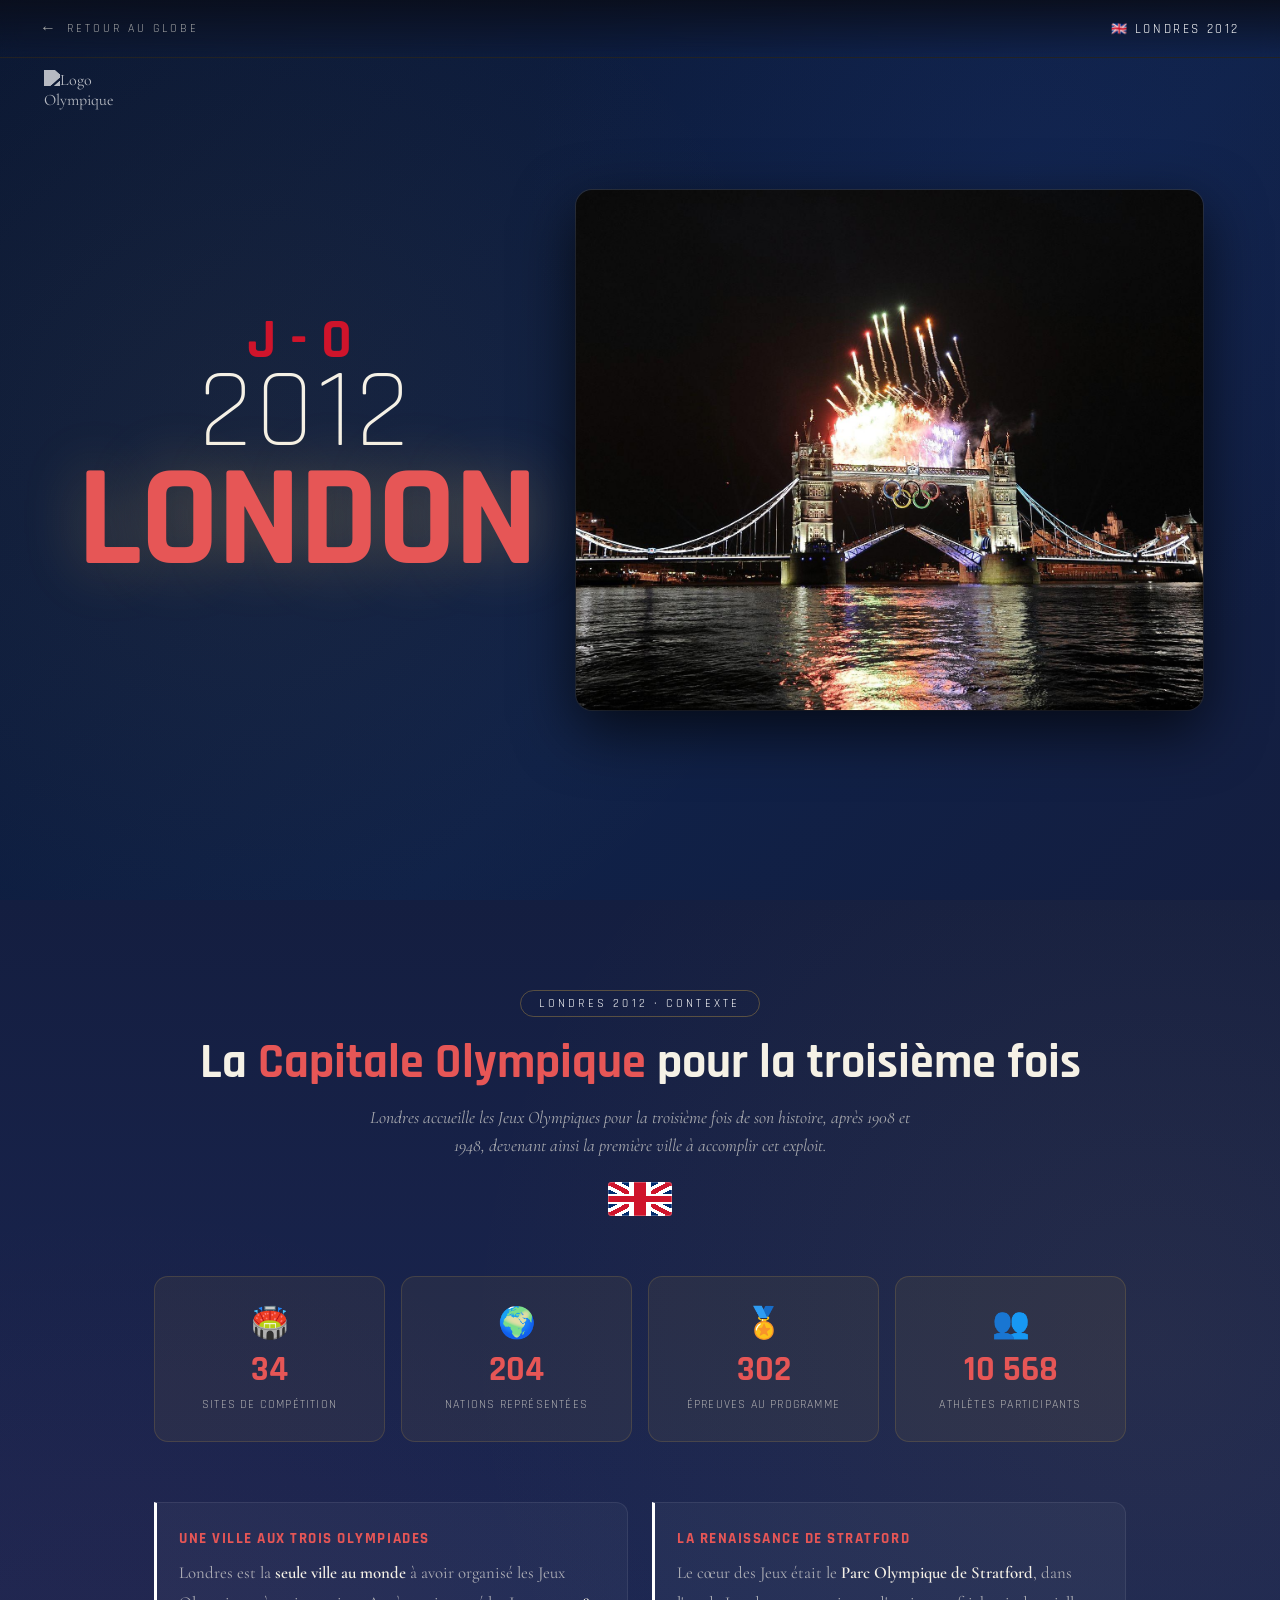
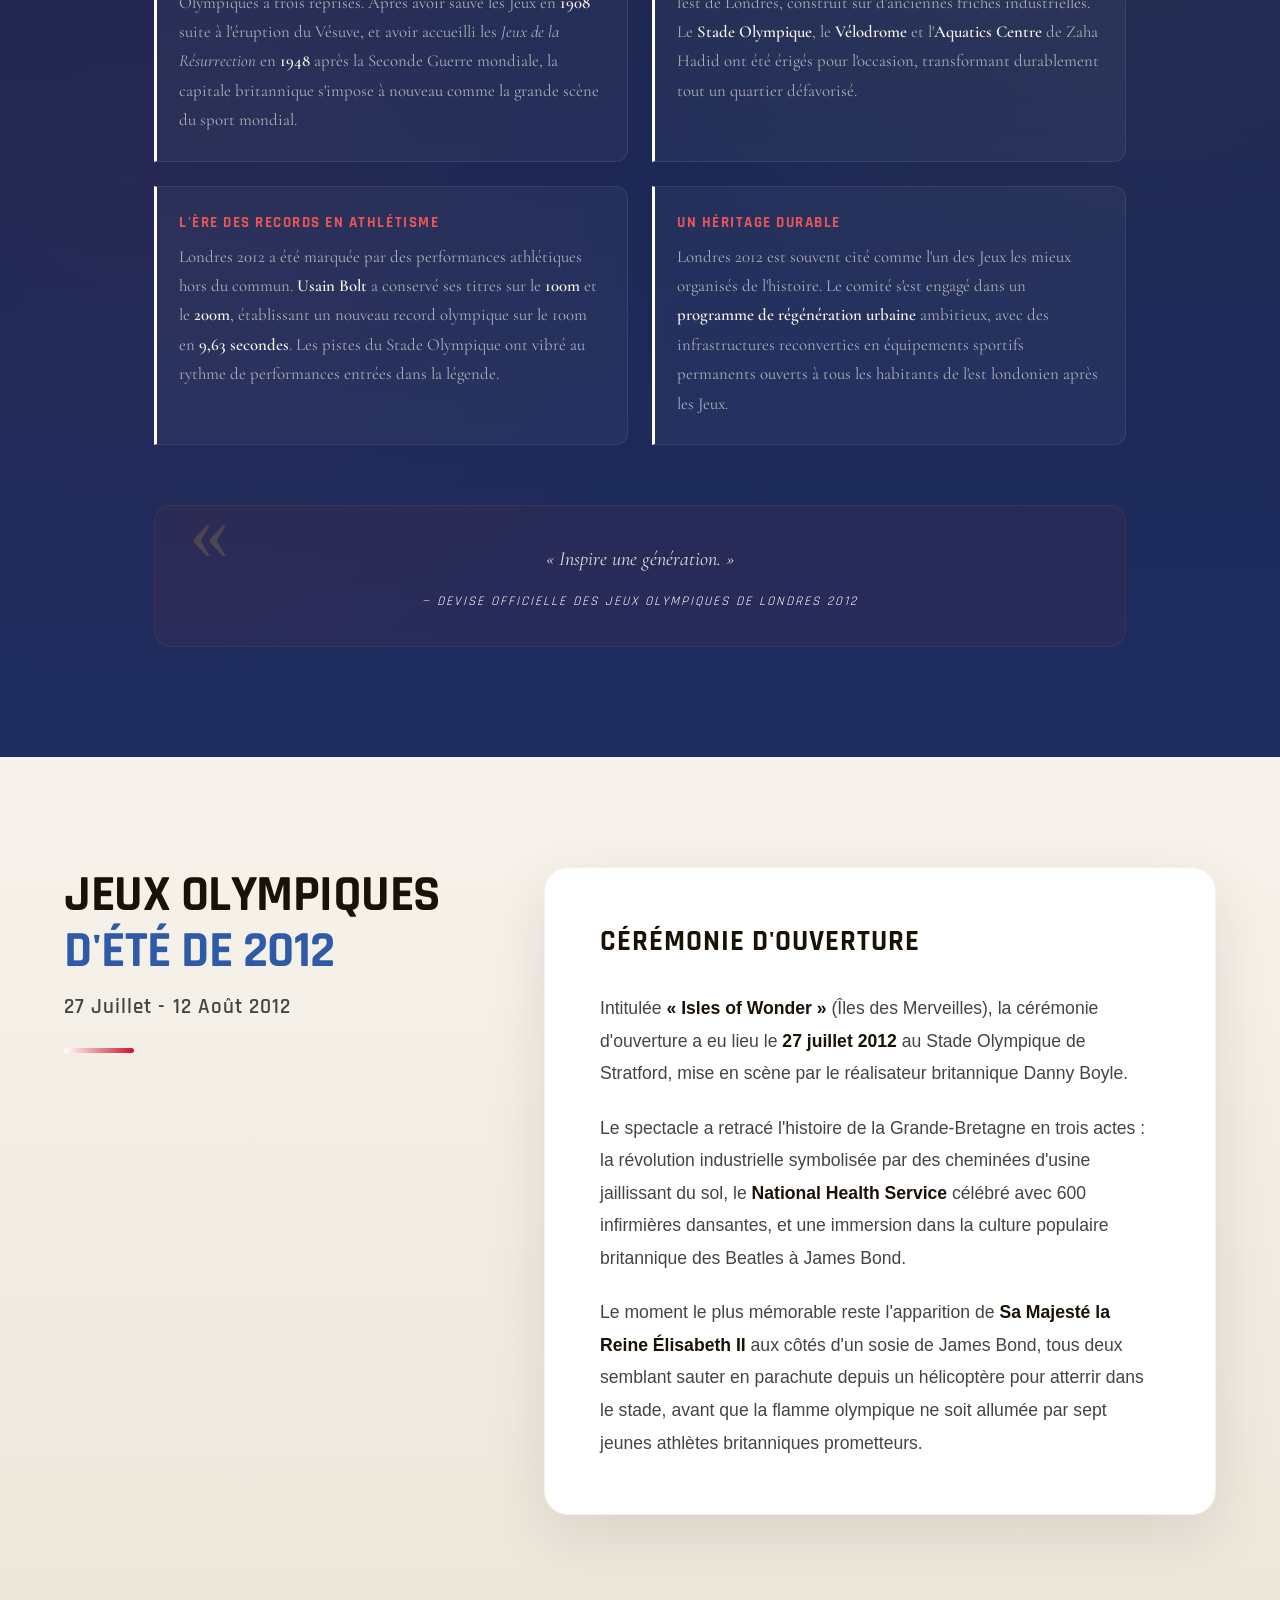
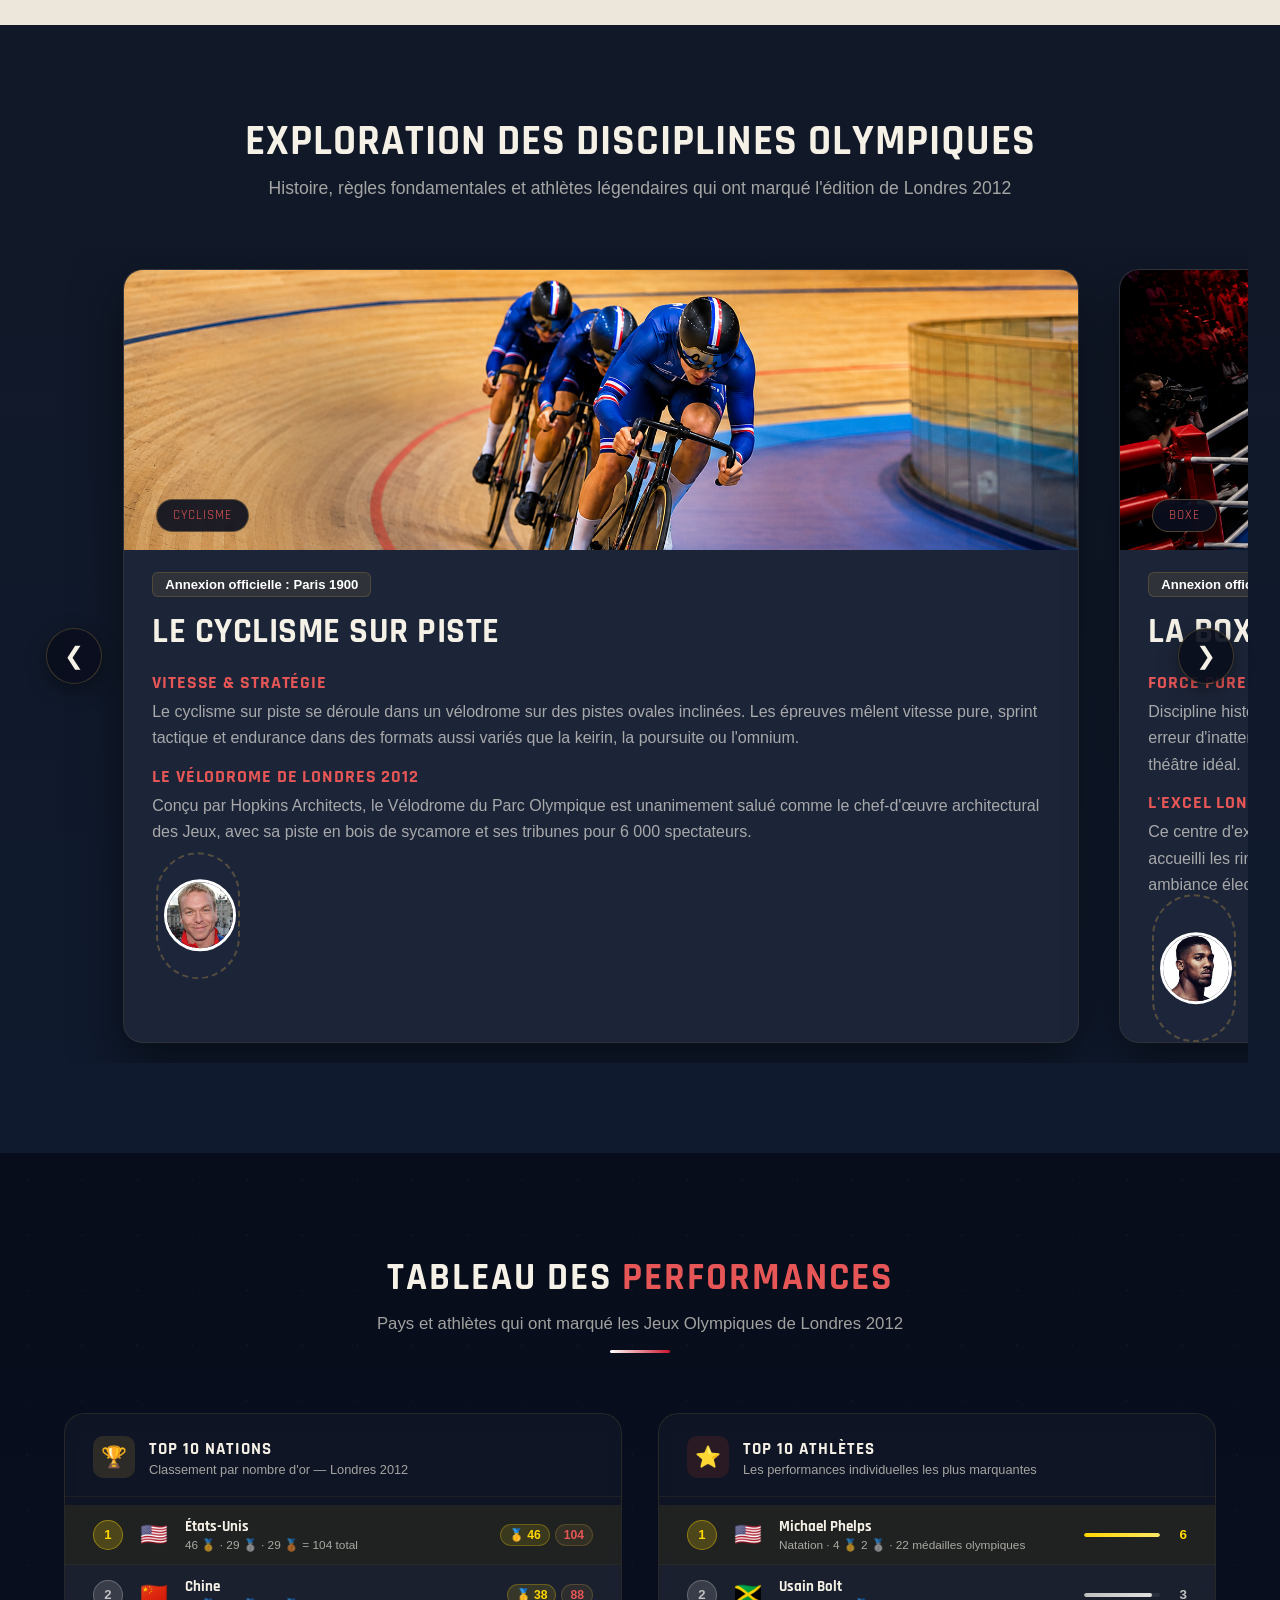
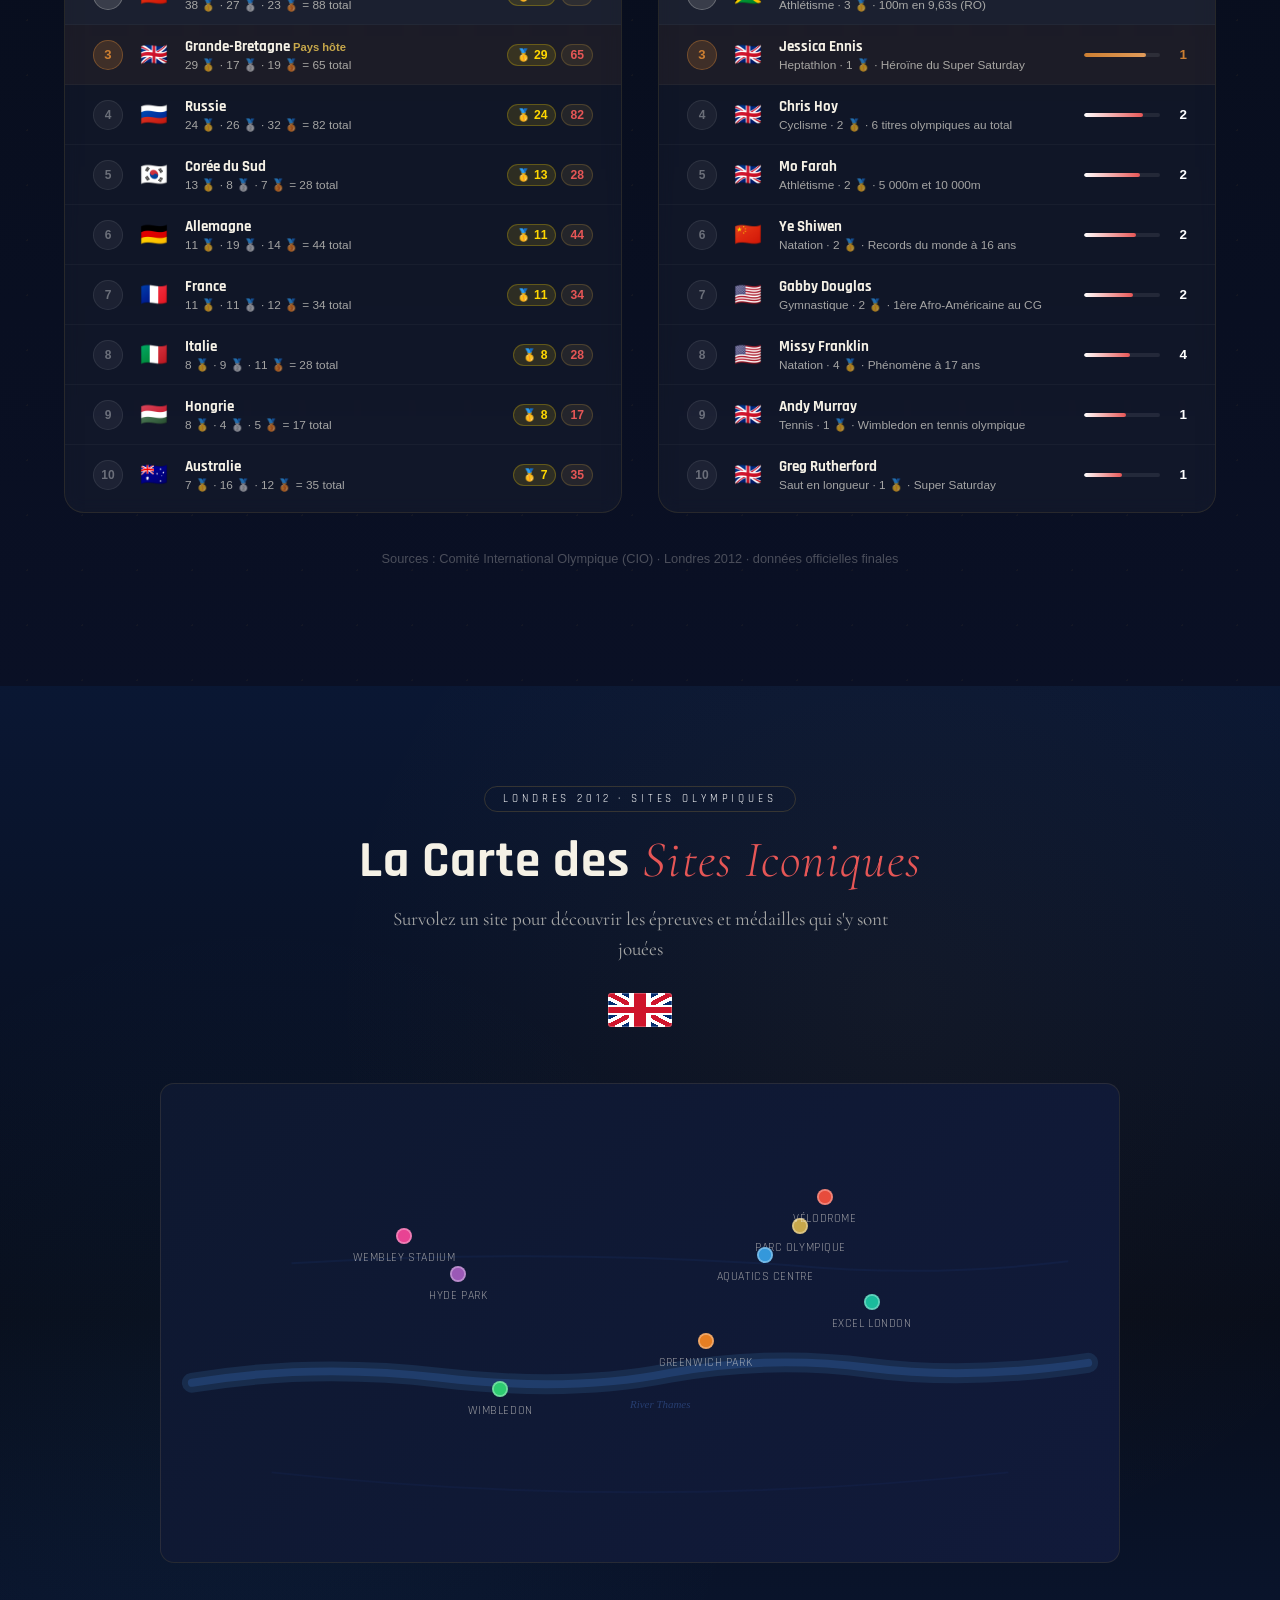
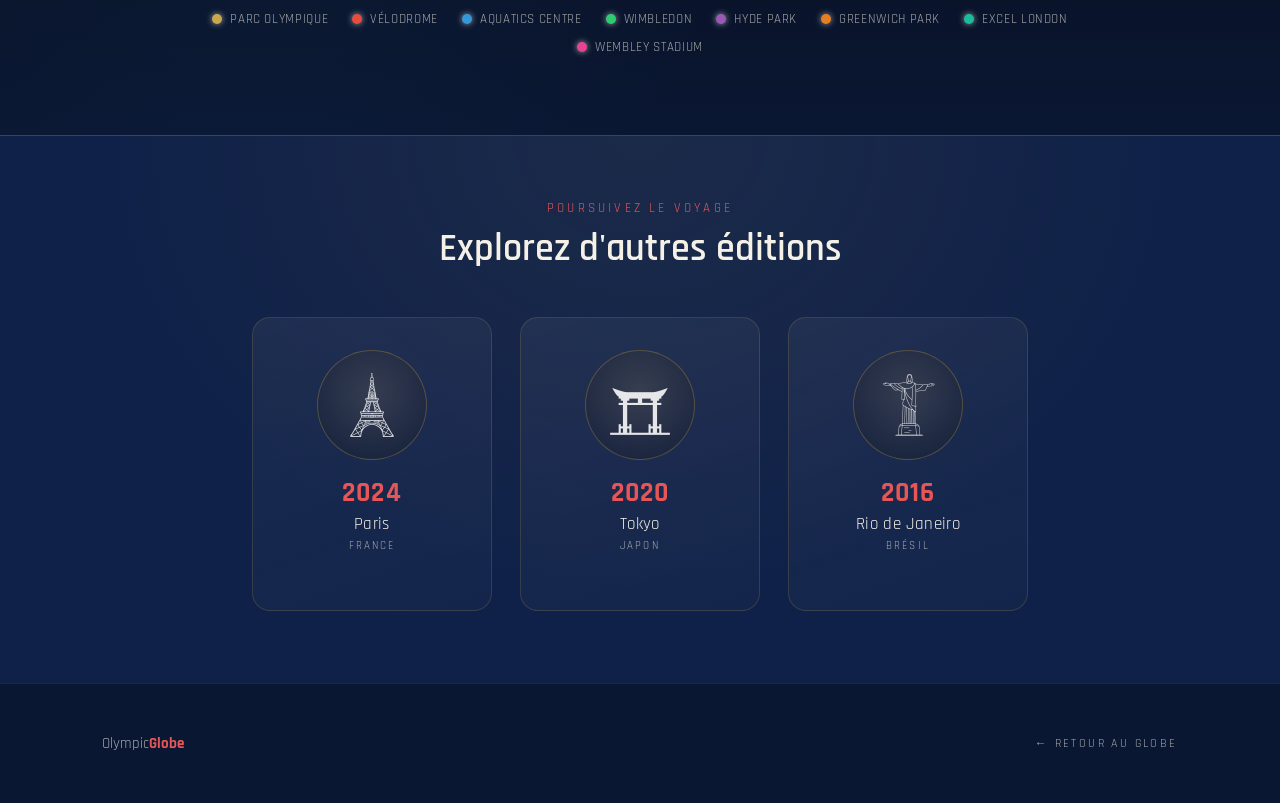
==== commit 03758927: "Update london-2012.html" ====
--- a/pages/london-2012.html
+++ b/pages/london-2012.html
@@ -215,7 +215,7 @@
                         <div class="sport-image-wrapper">
                             <!-- IMAGE A REMPLACER : deposer une photo de boxe a la place
                                  de i7.jpg (on garde le meme nom de fichier pour ne rien casser). -->
-                            <img src="../Images\ph_london\i7.png" alt="Boxe anglaise à Londres 2012">
+                            <img src="../Images\ph_london\i11.png" alt="Boxe anglaise à Londres 2012">
                             <div class="sport-tag">Boxe</div>
                         </div>
                         
@@ -902,4 +902,4 @@
     <script src="../js/paris.js"></script>
 
 </body>
-</html>+</html>
